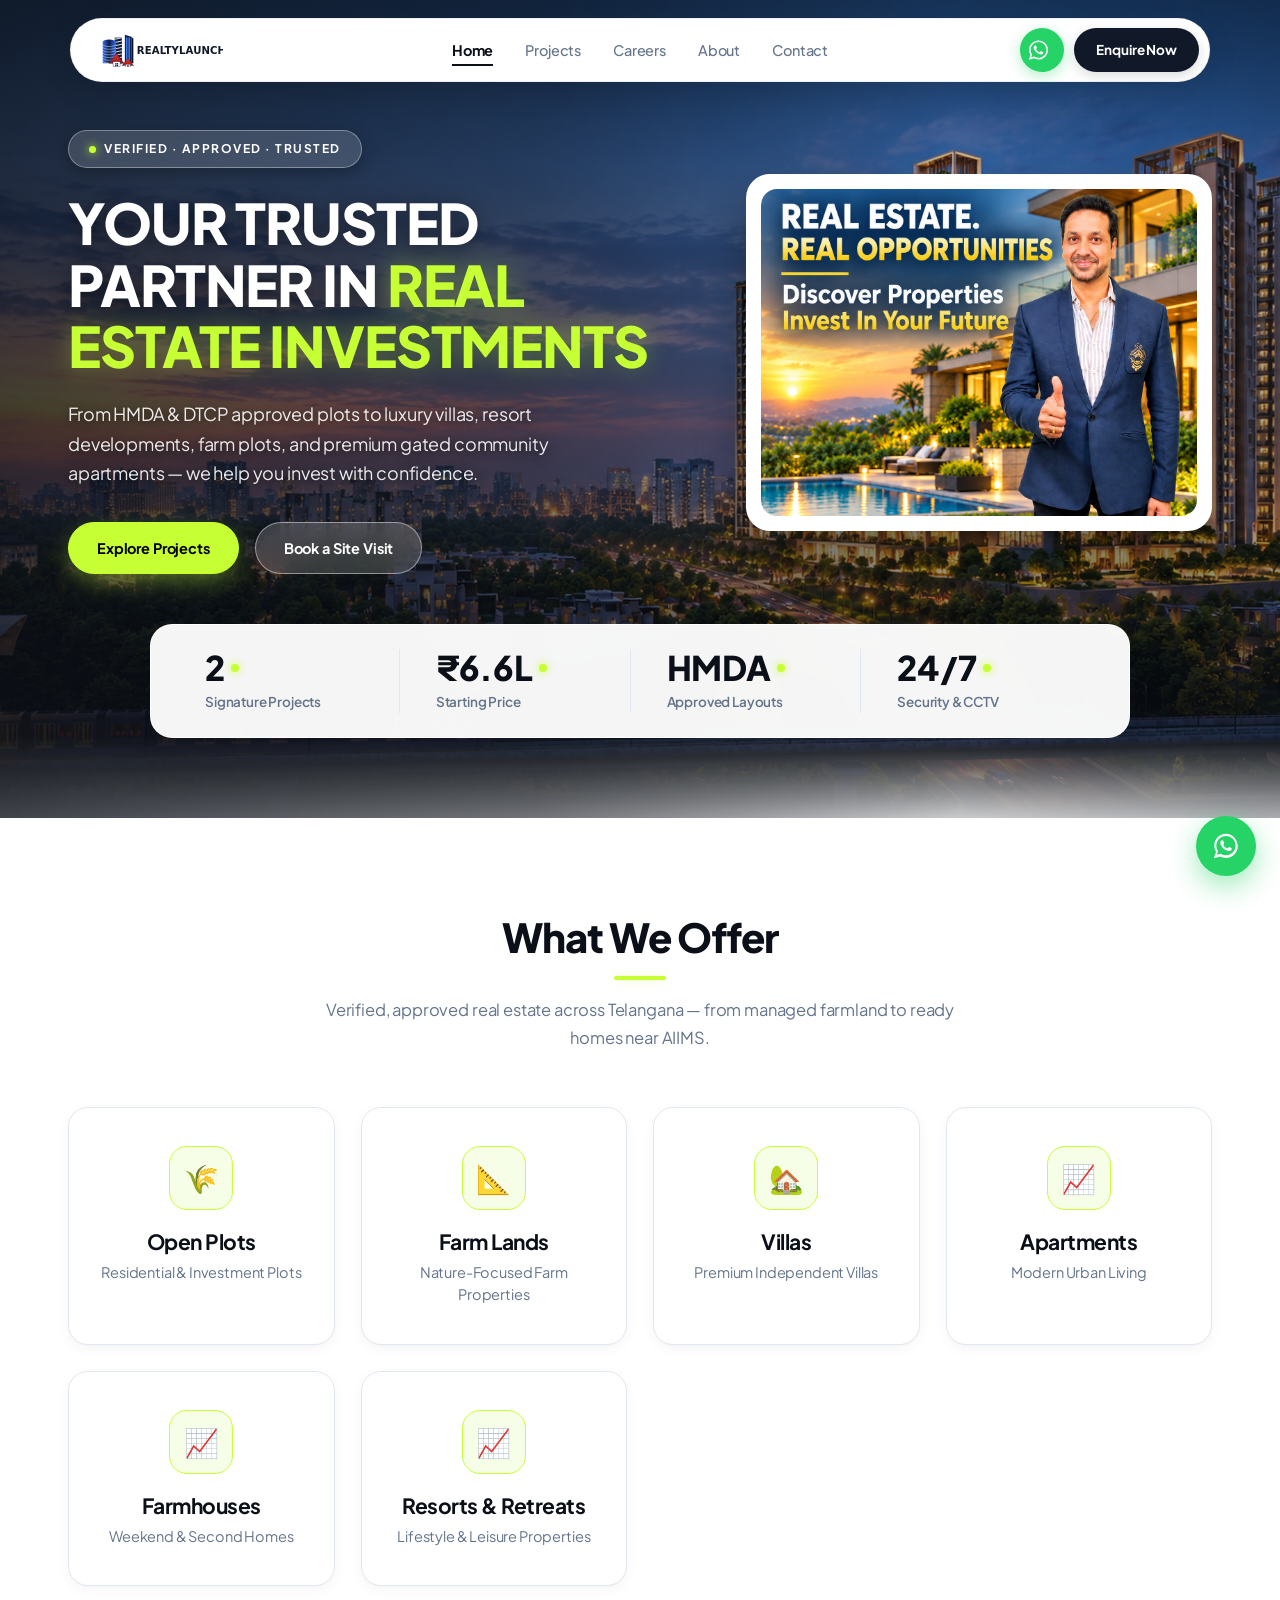
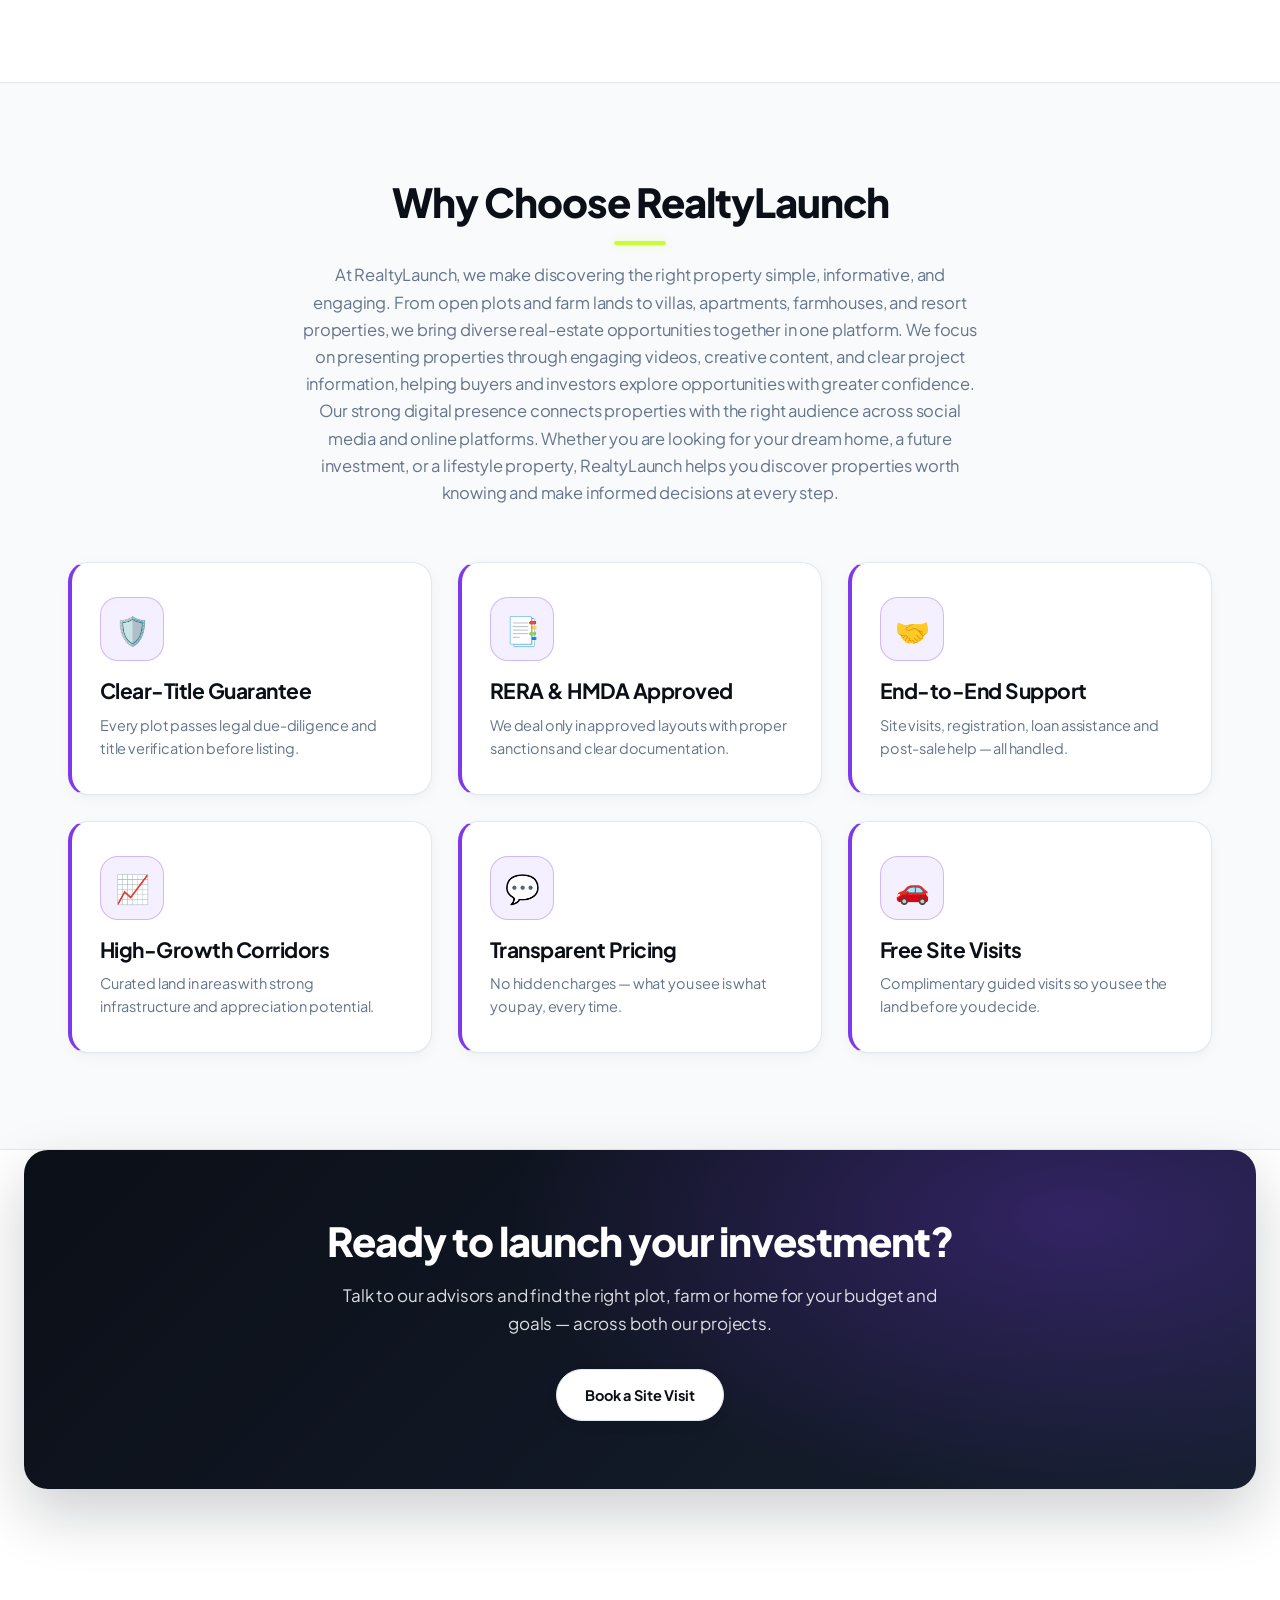
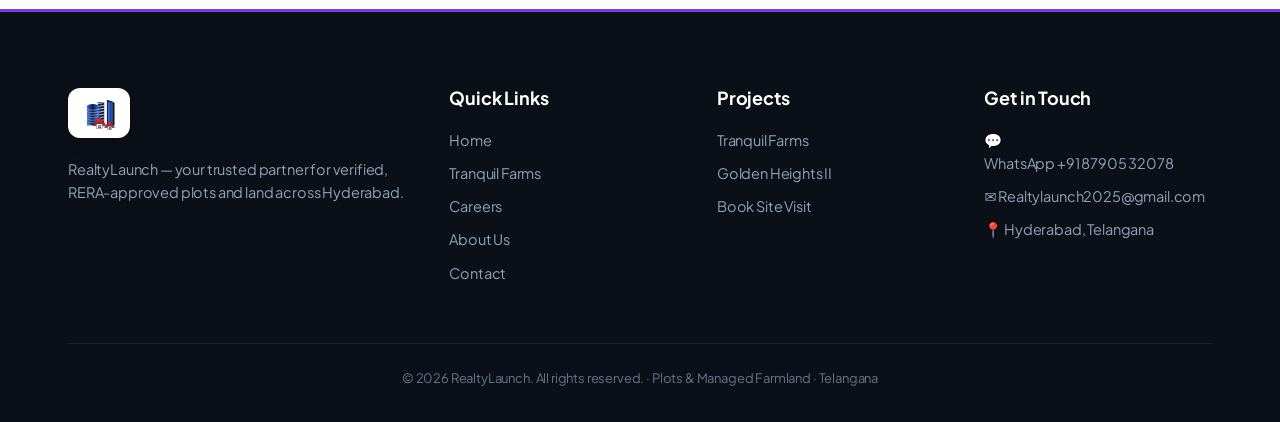
==== index.html @ 4f4ffacb "first commit" ====
<!DOCTYPE html>
<html lang="en">

<head>
  <meta charset="UTF-8">
  <meta name="viewport" content="width=device-width, initial-scale=1.0">
  <title>RealtyLaunch — Plots, Homes & Managed Farmland in Telangana</title>
  <meta name="description"
    content="RealtyLaunch presents Gupta's Nature Tranquil Farms (managed farmland near Jangaon) and Gupta's Golden Heights II (HMDA gated homes near AIIMS, Bibinagar). Verified, approved projects from ₹6.6L.">
  <link rel="icon" href="logo-mark.svg" type="image/svg+xml">
  <link rel="preconnect" href="https://fonts.googleapis.com">
  <link rel="preconnect" href="https://fonts.gstatic.com" crossorigin>
  <link
    href="https://fonts.googleapis.com/css2?family=Cormorant+Garamond:ital,wght@0,500;0,600;0,700;1,600&family=Montserrat:wght@400;500;600;700&display=swap"
    rel="stylesheet">
  <link rel="stylesheet" href="styles.css">
</head>

<body>

  <header class="site">
    <div class="container nav">
      <a href="index.html"><img src="logo.svg" alt="RealtyLaunch" class="logo"></a>
      <nav class="nav-links">
        <a href="index.html" class="active">Home</a>
        <a href="projects.html">Projects</a><a href="careers.html">Careers</a>
        <a href="about.html">About</a>
        <a href="contact.html">Contact</a>
      </nav>
      <div class="nav-cta">
        <a href="https://wa.me/918790532078" target="_blank" rel="noopener" class="btn btn-ghost">💬 WhatsApp</a>
        <a href="contact.html" class="btn btn-primary">Enquire Now</a>
      </div>
      <button class="menu-toggle" aria-label="Menu">&#9776;</button>
    </div>
  </header>

  <!-- Hero -->
  <section class="hero">
    <div class="container hero-split">
      <div class="hero-text">
        <span class="badge">Verified · Approved · Trusted</span>
        <h1>Your Trusted Partner in <em>Real Estate Investments</em></h1>
        <p class="lead">From HMDA &amp; DTCP approved plots to luxury villas, resort developments, farm plots, and
          premium gated community apartments — we help you invest with confidence.</p>
        <div class="hero-cta">
          <a href="projects.html" class="btn btn-accent">Explore Projects</a>
          <a href="https://wa.me/918790532078?text=Hi%2C%20I%27d%20like%20to%20book%20a%20site%20visit%20with%20RealtyLaunch"
            target="_blank" rel="noopener" class="btn btn-outline-light">Book a Site Visit</a>
        </div>
      </div>

      <div class="hero-media">
        <img src="homepagebanner.png" alt="RealtyLaunch venture">
      </div>
    </div>

    <div class="container hero-stats-wrap">
      <div class="stats">
        <div class="stat"><b>2</b><span>Signature Projects</span></div>
        <div class="stat"><b>₹6.6L</b><span>Starting Price</span></div>
        <div class="stat"><b>HMDA</b><span>Approved Layouts</span></div>
        <div class="stat"><b>24/7</b><span>Security &amp; CCTV</span></div>
      </div>
    </div>
  </section>

  <!-- Categories -->
  <section>
    <div class="container">
      <h2 class="section-title">What We Offer</h2>
      <p class="section-sub">Verified, approved real estate across Telangana — from managed farmland to ready homes near
        AIIMS.</p>
      <div class="grid grid-4">
        <div class="cat-card">
          <div class="cat-icon">🌾</div>
          <h3>Open Plots</h3>
          <p>Residential & Investment Plots
          </p>
        </div>
        <div class="cat-card">
          <div class="cat-icon">📐</div>
          <h3>Farm Lands</h3>
          <p>Nature-Focused Farm Properties</p>
        </div>
        <div class="cat-card">
          <div class="cat-icon">🏡</div>
          <h3>Villas</h3>
          <p>Premium Independent Villas</p>
        </div>
        <div class="cat-card">
          <div class="cat-icon">📈</div>
          <h3>Apartments</h3>
          <p>Modern Urban Living</p>
        </div>
        <div class="cat-card">
          <div class="cat-icon">📈</div>
          <h3>Farmhouses
          </h3>
          <p>Weekend & Second Homes
          </p>
        </div>
        <div class="cat-card">
          <div class="cat-icon">📈</div>
          <h3>Resorts & Retreats</h3>
          <p>Lifestyle & Leisure Properties</p>
        </div>
      </div>
    </div>
  </section>

  <!-- Why us -->
  <section class="why">
    <div class="container">
      <h2 class="section-title">Why Choose RealtyLaunch</h2>
      <p class="section-sub">At RealtyLaunch, we make discovering the right property simple, informative, and engaging.
        From open plots and farm lands to villas, apartments, farmhouses, and resort properties, we bring diverse
        real-estate opportunities together in one platform. We focus on presenting properties through engaging videos,
        creative content, and clear project information, helping buyers and investors explore opportunities with greater
        confidence. Our strong digital presence connects properties with the right audience across social media and
        online platforms. Whether you are looking for your dream home, a future investment, or a lifestyle property,
        RealtyLaunch helps you discover properties worth knowing and make informed decisions at every step.</p>
      <div class="grid grid-3">
        <div class="why-card">
          <div class="cat-icon">🛡️</div>
          <h3>Clear-Title Guarantee</h3>
          <p>Every plot passes legal due-diligence and title verification before listing.</p>
        </div>
        <div class="why-card">
          <div class="cat-icon">📑</div>
          <h3>RERA & HMDA Approved</h3>
          <p>We deal only in approved layouts with proper sanctions and clear documentation.</p>
        </div>
        <div class="why-card">
          <div class="cat-icon">🤝</div>
          <h3>End-to-End Support</h3>
          <p>Site visits, registration, loan assistance and post-sale help — all handled.</p>
        </div>
        <div class="why-card">
          <div class="cat-icon">📈</div>
          <h3>High-Growth Corridors</h3>
          <p>Curated land in areas with strong infrastructure and appreciation potential.</p>
        </div>
        <div class="why-card">
          <div class="cat-icon">💬</div>
          <h3>Transparent Pricing</h3>
          <p>No hidden charges — what you see is what you pay, every time.</p>
        </div>
        <div class="why-card">
          <div class="cat-icon">🚗</div>
          <h3>Free Site Visits</h3>
          <p>Complimentary guided visits so you see the land before you decide.</p>
        </div>
      </div>
    </div>
  </section>

  <!-- CTA -->
  <section style="padding-top:0">
    <div class="cta-band">
      <h2>Ready to launch your investment?</h2>
      <p>Talk to our advisors and find the right plot, farm or home for your budget and goals — across both our
        projects.</p>
      <a href="https://wa.me/918790532078?text=Hi%2C%20I%27d%20like%20to%20book%20a%20site%20visit%20with%20RealtyLaunch"
        target="_blank" rel="noopener" class="btn btn-light">Book a Site Visit</a>
    </div>
  </section>

  <footer class="site">
    <div class="container">
      <div class="foot-grid">
        <div>
          <img src="logo-mark.svg" alt="RealtyLaunch" class="foot-logo">
          <p>RealtyLaunch — your trusted partner for verified, RERA-approved plots and land across Hyderabad.</p>
        </div>
        <div>
          <h4>Quick Links</h4>
          <a href="index.html">Home</a>
          <a href="tranquil-farms.html">Tranquil Farms</a><a href="careers.html">Careers</a>
          <a href="about.html">About Us</a>
          <a href="contact.html">Contact</a>
        </div>
        <div>
          <h4>Projects</h4><a href="tranquil-farms.html">Tranquil Farms</a><a href="golden-heights.html">Golden Heights
            II</a><a href="contact.html">Book Site Visit</a>
        </div>
        <div>
          <h4>Get in Touch</h4>
          <p>💬 <a href="https://wa.me/918790532078" target="_blank" rel="noopener" style="color:inherit">WhatsApp +91
              87905 32078</a></p>
          <p>✉️ Realtylaunch2025@gmail.com</p>
          <p>📍 Hyderabad, Telangana</p>
        </div>
      </div>
      <div class="foot-bottom">© 2026 RealtyLaunch. All rights reserved. · Plots & Managed Farmland · Telangana</div>
    </div>
  </footer>

  <script>
    document.querySelector('.menu-toggle').addEventListener('click', function () { var n = document.querySelector('.nav-links'); n.style.display = n.style.display === 'flex' ? 'none' : 'flex'; n.style.flexDirection = 'column'; n.style.position = 'absolute'; n.style.top = '84px'; n.style.right = '24px'; n.style.background = '#fff'; n.style.padding = '16px 24px'; n.style.borderRadius = '12px'; n.style.boxShadow = '0 10px 30px rgba(0,0,0,.12)'; });
  </script>
  <a class="wa-float"
    href="https://wa.me/918790532078?text=Hi%2C%20I%27m%20interested%20in%20Gupta%27s%20Nature%20Tranquil%20Farms"
    target="_blank" rel="noopener" aria-label="Chat on WhatsApp"><svg viewBox="0 0 32 32" width="30" height="30"
      fill="#fff" aria-hidden="true">
      <path
        d="M16 3C9 3 3.5 8.5 3.5 15.5c0 2.4.7 4.7 1.9 6.7L3 29l7-1.8c1.9 1 4 1.6 6 1.6 7 0 12.5-5.5 12.5-12.5S23 3 16 3zm0 22.8c-1.8 0-3.6-.5-5.1-1.4l-.4-.2-4.2 1.1 1.1-4-.2-.4c-1-1.6-1.5-3.4-1.5-5.4 0-5.7 4.6-10.3 10.3-10.3S26.3 9.8 26.3 15.5 21.7 25.8 16 25.8zm5.7-7.7c-.3-.2-1.8-.9-2.1-1-.3-.1-.5-.2-.7.2-.2.3-.8 1-.9 1.1-.2.2-.3.2-.6.1-.3-.2-1.3-.5-2.5-1.5-.9-.8-1.5-1.8-1.7-2.1-.2-.3 0-.5.1-.6.1-.1.3-.3.4-.5.2-.2.2-.3.3-.5.1-.2 0-.4 0-.5 0-.1-.7-1.7-1-2.3-.2-.6-.5-.5-.7-.5h-.6c-.2 0-.5.1-.8.4-.3.3-1 1-1 2.5s1.1 2.9 1.2 3.1c.2.2 2.1 3.3 5.2 4.6.7.3 1.3.5 1.7.6.7.2 1.4.2 1.9.1.6-.1 1.8-.7 2-1.4.3-.7.3-1.3.2-1.4-.1-.1-.3-.2-.6-.3z" />
    </svg></a>
</body>

</html>
---- styles.css ----
/* ==========================================================================
   REALTY LAUNCH — MODERN LIGHT THEME (NEXORA & FLOATING PILL NAVBAR)
   Color Ratio: 60% White : 30% Black/Slate : 5% Lime : 5% Violet
   Tailored for high-end luxury real estate: crisp, clean, airy, high contrast.
   ========================================================================== */

@import url('https://fonts.googleapis.com/css2?family=Plus+Jakarta+Sans:wght@400;500;600;700;800&family=Cormorant+Garamond:ital,wght@0,500;0,600;0,700;1,600&display=swap');

:root {
  /* 60% Dominant: Crisp Whites & Pristine Light Surfaces */
  --white: #ffffff;
  --bg: #ffffff;
  --bg-subtle: #f8fafc;
  --bg-card: #ffffff;
  --bg-input: #f8fafc;
  --cream: #ffffff;
  --cream-2: #f8fafc;

  /* 30% Secondary: Deep Blacks & Architectural Slates */
  --black: #0b0f17;
  --black-surface: #111827;
  --black-card: #161f30;
  --navy: #0b0f17;
  --navy-deep: #06090e;
  --navy-surface: #111827;
  --navy-light: #1f293d;

  /* Typography Contrast */
  --ink: #0b0f17;              /* Deep High-Contrast Headings */
  --ink-light: #374151;        /* Crisp Subheadings */
  --muted: #64748b;            /* Readable Slate Body Text */
  --muted-light: #94a3b8;      /* Secondary Meta Text */

  /* 5% Accent: Electric Lime (#C6FF33) */
  --lime: #c6ff33;
  --lime-hover: #b3ee24;
  --lime-soft: #f7fee7;
  --lime-border: rgba(198, 255, 51, 0.45);
  --lime-glow: rgba(198, 255, 51, 0.35);

  /* 5% Accent: Royal Violet (#7D39EB) */
  --violet: #7d39eb;
  --violet-hover: #6a25d9;
  --violet-soft: #f5f0ff;
  --violet-border: rgba(125, 57, 235, 0.25);
  --violet-gradient: linear-gradient(135deg, #7d39eb 0%, #5b21b6 100%);
  --violet-glow: rgba(125, 57, 235, 0.25);

  /* Aliases for markup compatibility */
  --gold: #7d39eb;
  --gold-2: #6a25d9;
  --gold-light: #c6ff33;
  --gold-soft: #f5f0ff;
  --gold-gradient: linear-gradient(135deg, #7d39eb 0%, #9055ee 50%, #c6ff33 100%);

  --terra: #7d39eb;
  --terra-deep: rgba(125, 57, 235, 0.08);

  /* Borders & Dividers */
  --line: #e2e8f0;
  --line-strong: #cbd5e1;
  --line-dark: rgba(255, 255, 255, 0.12);

  /* Modern Card Shadows */
  --shadow-sm: 0 4px 14px rgba(11, 15, 23, 0.04), 0 1px 2px rgba(11, 15, 23, 0.02);
  --shadow: 0 16px 36px -6px rgba(11, 15, 23, 0.08), 0 4px 12px rgba(11, 15, 23, 0.03);
  --shadow-lg: 0 25px 60px -10px rgba(11, 15, 23, 0.14);
  --shadow-lime: 0 8px 26px -4px rgba(198, 255, 51, 0.45);
  --shadow-violet: 0 8px 24px -4px rgba(125, 57, 235, 0.35);

  --radius: 20px;
  --radius-sm: 12px;
  --max: 1200px;
}

/* ==========================================================================
   BASE & RESET
   ========================================================================== */
* {
  box-sizing: border-box;
  margin: 0;
  padding: 0;
}

html {
  scroll-behavior: smooth;
  -webkit-font-smoothing: antialiased;
  -moz-osx-font-smoothing: grayscale;
}

body {
  font-family: 'Plus Jakarta Sans', system-ui, -apple-system, BlinkMacSystemFont, 'Segoe UI', Roboto, sans-serif;
  color: var(--muted);
  background-color: var(--white);
  line-height: 1.68;
  font-size: 16px;
  letter-spacing: -0.01em;
}

a {
  text-decoration: none;
  color: inherit;
  transition: all 0.22s ease;
}

img {
  max-width: 100%;
  display: block;
}

.container {
  max-width: var(--max);
  margin: 0 auto;
  padding: 0 28px;
}

section {
  padding: 96px 0;
  position: relative;
  background-color: var(--white);
}

/* Typography */
h1, h2, h3, h4 {
  font-family: 'Plus Jakarta Sans', sans-serif;
  line-height: 1.15;
  color: var(--ink);
  font-weight: 700;
  letter-spacing: -0.025em;
}

h2.section-title {
  font-size: 40px;
  text-align: center;
  position: relative;
  color: var(--ink);
  margin-bottom: 6px;
  font-weight: 800;
}

h2.section-title::after {
  content: "";
  display: block;
  width: 52px;
  height: 4px;
  margin: 16px auto 0;
  background: var(--lime);
  border-radius: 4px;
  box-shadow: 0 0 10px var(--lime-glow);
}

.section-sub {
  text-align: center;
  color: var(--muted);
  max-width: 680px;
  margin: 16px auto 56px;
  font-size: 16.5px;
  line-height: 1.65;
}

.kicker {
  display: inline-block;
  font-family: 'Plus Jakarta Sans', sans-serif;
  font-size: 12px;
  font-weight: 700;
  letter-spacing: 2px;
  text-transform: uppercase;
  color: var(--violet);
  margin-bottom: 12px;
}

/* ==========================================================================
   BUTTONS
   ========================================================================== */
.btn {
  display: inline-flex;
  align-items: center;
  justify-content: center;
  gap: 8px;
  padding: 13px 28px;
  border-radius: 999px;
  font-family: 'Plus Jakarta Sans', sans-serif;
  font-weight: 700;
  cursor: pointer;
  border: 1.5px solid transparent;
  transition: all 0.25s cubic-bezier(0.16, 1, 0.3, 1);
  font-size: 14.5px;
  letter-spacing: -0.01em;
  text-align: center;
}

/* 5% Electric Lime CTA Accent */
.btn-accent {
  background: var(--lime);
  color: #000000;
  border-color: var(--lime);
  box-shadow: var(--shadow-lime);
}

.btn-accent:hover {
  background: var(--lime-hover);
  border-color: var(--lime-hover);
  transform: translateY(-2px);
  box-shadow: 0 14px 34px -4px rgba(198, 255, 51, 0.6);
  color: #000000;
}

/* 30% Primary Black Button */
.btn-primary {
  background: var(--black);
  color: #ffffff;
  border-color: var(--black);
  box-shadow: 0 6px 18px rgba(11, 15, 23, 0.18);
}

.btn-primary:hover {
  background: var(--black-surface);
  border-color: var(--black-surface);
  transform: translateY(-2px);
  box-shadow: 0 10px 24px rgba(11, 15, 23, 0.28);
  color: #ffffff;
}

/* Clean White / Glass Ghost Button */
.btn-ghost {
  background: #ffffff;
  color: var(--black);
  border: 1.5px solid var(--line);
  box-shadow: var(--shadow-sm);
}

.btn-ghost:hover {
  border-color: var(--violet);
  color: var(--violet);
  transform: translateY(-2px);
  background: #ffffff;
}

.btn-light {
  background: #ffffff;
  color: var(--black);
  box-shadow: var(--shadow-sm);
  border: 1px solid var(--line);
}

.btn-light:hover {
  background: var(--lime-soft);
  border-color: var(--lime);
  color: #000000;
  transform: translateY(-2px);
}

.btn-outline-light {
  background: rgba(255, 255, 255, 0.16);
  color: #ffffff;
  border: 1.5px solid rgba(255, 255, 255, 0.45);
  backdrop-filter: blur(12px);
  -webkit-backdrop-filter: blur(12px);
}

.btn-outline-light:hover {
  background: #ffffff;
  color: var(--black);
  border-color: #ffffff;
  transform: translateY(-2px);
}

/* ==========================================================================
   FLOATING PILL NAVBAR (ZERO WHITE BAR, FLOATS DIRECTLY OVER HERO)
   ========================================================================== */
header.site {
  position: absolute;
  top: 18px;
  left: 0;
  right: 0;
  z-index: 1000;
  padding: 0 24px;
  background: transparent !important;
  border: none !important;
  box-shadow: none !important;
}

.nav {
  max-width: 1140px;
  margin: 0 auto;
  background: #ffffff;
  border-radius: 999px;
  height: 64px;
  padding: 8px 10px 8px 24px;
  display: flex;
  align-items: center;
  justify-content: space-between;
  box-shadow: 0 10px 30px rgba(0, 0, 0, 0.12);
  border: 1px solid rgba(0, 0, 0, 0.06);
  position: relative;
}

.nav .logo {
  height: 34px;
  width: auto;
  display: block;
  transition: transform 0.2s ease;
}

.nav .logo:hover {
  transform: scale(1.02);
}

/* Desktop Nav Links (Screenshot 2) */
.nav-links {
  display: flex;
  gap: 32px;
  align-items: center;
  position: absolute;
  left: 50%;
  transform: translateX(-50%);
}

.nav-links a {
  font-weight: 500;
  color: #64748b;
  font-size: 14.5px;
  position: relative;
  padding: 4px 0;
  transition: color 0.2s ease;
}

.nav-links a:hover {
  color: #0b0f17;
}

.nav-links a.active {
  color: #0b0f17;
  font-weight: 700;
  border-bottom: 2.5px solid #0b0f17;
  padding-bottom: 2px;
}

/* Right Side CTA Group */
.nav-cta {
  display: flex;
  gap: 10px;
  align-items: center;
  margin-left: auto;
}

/* Circular Green WhatsApp Button (Screenshot 1 & 2) */
.nav-cta .btn-ghost {
  width: 44px;
  height: 44px;
  min-width: 44px;
  border-radius: 50%;
  background: #25d366;
  color: #ffffff;
  border: none;
  padding: 0;
  display: flex;
  align-items: center;
  justify-content: center;
  box-shadow: 0 4px 14px rgba(37, 211, 102, 0.35);
  font-size: 0; /* Hides text '💬 WhatsApp' */
  cursor: pointer;
  transition: transform 0.2s ease, box-shadow 0.2s ease;
}

.nav-cta .btn-ghost:hover {
  transform: scale(1.08);
  background: #22c35e;
  box-shadow: 0 6px 18px rgba(37, 211, 102, 0.45);
}

.nav-cta .btn-ghost::before {
  content: "";
  display: block;
  width: 22px;
  height: 22px;
  background-color: #ffffff;
  -webkit-mask: url("data:image/svg+xml,%3Csvg xmlns='http://www.w3.org/2000/svg' viewBox='0 0 448 512'%3E%3Cpath d='M380.9 97.1C339 55.1 283.2 32 223.9 32c-122.4 0-222 99.6-222 222 0 39.1 10.2 77.3 29.6 111L0 480l117.7-30.9c32.4 17.7 68.9 27 106.1 27h.1c122.3 0 224.1-99.6 224.1-222 0-59.3-25.2-115-67.1-157zm-157 341.6c-33.2 0-65.7-8.9-94-25.7l-6.7-4-69.8 18.3L72 359.2l-4.4-7c-18.5-29.4-28.2-63.3-28.2-98.2 0-101.7 82.8-184.5 184.6-184.5 49.3 0 95.6 19.2 130.4 54.1 34.8 34.9 56.2 81.2 56.1 130.5 0 101.8-84.9 184.6-186.6 184.6zm101.2-138.2c-5.5-2.8-32.8-16.2-37.9-18-5.1-1.9-8.8-2.8-12.5 2.8-3.7 5.6-14.3 18-17.6 21.8-3.2 3.7-6.5 4.2-12 1.4-32.6-16.3-54-29.1-75.5-66-5.7-9.8 5.7-9.1 16.3-30.3 1.8-3.7.9-6.9-.5-9.7-1.4-2.8-12.5-30.1-17.1-41.2-4.5-10.8-9.1-9.3-12.5-9.5-3.2-.2-6.9-.2-10.6-.2-3.7 0-9.7 1.4-14.8 6.9-5.1 5.6-19.4 19-19.4 46.3 0 27.3 19.9 53.7 22.6 57.4 2.8 3.7 39.1 59.7 94.8 83.8 35.2 15.2 49 16.5 66.6 13.9 10.7-1.6 32.8-13.4 37.4-26.4 4.6-13 4.6-24.1 3.2-26.4-1.3-2.5-5-3.9-10.5-6.6z'/%3E%3C/svg%3E") no-repeat center;
  mask: url("data:image/svg+xml,%3Csvg xmlns='http://www.w3.org/2000/svg' viewBox='0 0 448 512'%3E%3Cpath d='M380.9 97.1C339 55.1 283.2 32 223.9 32c-122.4 0-222 99.6-222 222 0 39.1 10.2 77.3 29.6 111L0 480l117.7-30.9c32.4 17.7 68.9 27 106.1 27h.1c122.3 0 224.1-99.6 224.1-222 0-59.3-25.2-115-67.1-157zm-157 341.6c-33.2 0-65.7-8.9-94-25.7l-6.7-4-69.8 18.3L72 359.2l-4.4-7c-18.5-29.4-28.2-63.3-28.2-98.2 0-101.7 82.8-184.5 184.6-184.5 49.3 0 95.6 19.2 130.4 54.1 34.8 34.9 56.2 81.2 56.1 130.5 0 101.8-84.9 184.6-186.6 184.6zm101.2-138.2c-5.5-2.8-32.8-16.2-37.9-18-5.1-1.9-8.8-2.8-12.5 2.8-3.7 5.6-14.3 18-17.6 21.8-3.2 3.7-6.5 4.2-12 1.4-32.6-16.3-54-29.1-75.5-66-5.7-9.8 5.7-9.1 16.3-30.3 1.8-3.7.9-6.9-.5-9.7-1.4-2.8-12.5-30.1-17.1-41.2-4.5-10.8-9.1-9.3-12.5-9.5-3.2-.2-6.9-.2-10.6-.2-3.7 0-9.7 1.4-14.8 6.9-5.1 5.6-19.4 19-19.4 46.3 0 27.3 19.9 53.7 22.6 57.4 2.8 3.7 39.1 59.7 94.8 83.8 35.2 15.2 49 16.5 66.6 13.9 10.7-1.6 32.8-13.4 37.4-26.4 4.6-13 4.6-24.1 3.2-26.4-1.3-2.5-5-3.9-10.5-6.6z'/%3E%3C/svg%3E") no-repeat center;
}

/* Enquire Now Black Pill (Screenshot 2) */
.nav-cta .btn-primary {
  background: #111827;
  color: #ffffff;
  border-radius: 999px;
  padding: 11px 22px;
  font-weight: 700;
  font-size: 13.5px;
  border: none;
  box-shadow: 0 4px 12px rgba(17, 24, 39, 0.15);
}

.nav-cta .btn-primary:hover {
  background: #000000;
  transform: translateY(-1px);
}

/* Hamburger Menu Toggle (Screenshot 1) */
.menu-toggle {
  display: none;
}

/* Mobile Navbar Rules (Screenshot 1) */
@media (max-width: 860px) {
  header.site {
    top: 10px;
    padding: 0 12px;
  }
  .nav {
    height: 58px;
    padding: 6px 8px 6px 18px;
  }
  .nav .logo {
    height: 30px;
  }
  .nav-links {
    display: none;
  }
  .nav-cta .btn-primary {
    display: none; /* Hide 'Enquire Now' on mobile to match Screenshot 1 */
  }
  .menu-toggle {
    display: flex;
    align-items: center;
    justify-content: center;
    width: 42px;
    height: 42px;
    min-width: 42px;
    border-radius: 50%;
    background: #f1f5f9;
    border: 1px solid #e2e8f0;
    color: #111827;
    font-size: 19px;
    cursor: pointer;
    line-height: 1;
    margin-left: 6px;
    transition: background 0.2s ease, transform 0.2s ease;
  }
  .menu-toggle:hover {
    background: #e2e8f0;
  }
}

/* ==========================================================================
   HERO SECTION (RESTORED EXACTLY AS USER'S SCREENSHOT 1)
   ========================================================================== */
.hero {
  position: relative;
  background-color: #0b0f17;
  background-image:
    linear-gradient(90deg, 
      rgba(11, 15, 23, 0.78) 0%, 
      rgba(11, 15, 23, 0.58) 42%, 
      rgba(11, 15, 23, 0.22) 75%, 
      rgba(11, 15, 23, 0.35) 100%
    ),
    linear-gradient(180deg, 
      rgba(11, 15, 23, 0.45) 0%, 
      transparent 20%, 
      transparent 65%, 
      rgba(11, 15, 23, 0.65) 90%, 
      #ffffff 100%
    ),
    url('hero-bg.png');
  background-position: center 30%;
  background-size: cover;
  background-repeat: no-repeat;
  color: #ffffff;
  overflow: hidden;
  padding-top: 110px; /* Room for floating pill navbar */
  padding-bottom: 50px;
}

.hero .container {
  position: relative;
  z-index: 2;
  padding-top: 20px;
  padding-bottom: 30px;
}

.hero-split {
  display: grid;
  grid-template-columns: 1.15fr 0.85fr;
  gap: 48px;
  align-items: center;
  position: relative;
  z-index: 2;
  text-align: left;
  padding-top: 20px;
  padding-bottom: 20px;
}

/* Nexora-inspired clean typography */
.hero h1,
.hero-split h1 {
  color: #ffffff;
  font-family: 'Plus Jakarta Sans', sans-serif;
  font-size: 56px;
  font-weight: 800;
  line-height: 1.1;
  margin: 0;
  text-transform: uppercase;
  letter-spacing: -0.02em;
  text-shadow: 0 4px 20px rgba(0, 0, 0, 0.5);
}

.hero h1 em,
.hero-split h1 em {
  font-style: normal;
  color: var(--lime);
  text-shadow: 0 0 25px rgba(198, 255, 51, 0.35);
  display: inline;
}

.hero p.lead,
.hero-split .lead {
  color: rgba(255, 255, 255, 0.9);
  font-size: 18px;
  margin: 22px 0 34px;
  max-width: 540px;
  line-height: 1.65;
  font-weight: 400;
  text-shadow: 0 2px 10px rgba(0, 0, 0, 0.6);
}

/* Nexora Glass Badge with Lime Dot */
.badge {
  display: inline-flex;
  align-items: center;
  gap: 8px;
  background: rgba(255, 255, 255, 0.15);
  border: 1px solid rgba(255, 255, 255, 0.35);
  backdrop-filter: blur(14px);
  -webkit-backdrop-filter: blur(14px);
  padding: 8px 20px;
  border-radius: 999px;
  font-size: 12px;
  font-weight: 700;
  margin-bottom: 24px;
  letter-spacing: 1.5px;
  color: #ffffff;
  text-transform: uppercase;
  box-shadow: 0 4px 16px rgba(0, 0, 0, 0.3);
}

.badge::before {
  content: "";
  display: inline-block;
  width: 7px;
  height: 7px;
  border-radius: 50%;
  background: var(--lime);
  box-shadow: 0 0 10px var(--lime);
}

/* Right Side Floating White Showcase Card (Exactly as in Screenshot 1) */
.hero-media {
  position: relative;
  background: #ffffff;
  border-radius: 24px;
  padding: 14px;
  box-shadow: 0 25px 60px rgba(0, 0, 0, 0.45);
  border: 1px solid rgba(255, 255, 255, 0.7);
  max-width: 480px;
  margin-left: auto;
  transition: transform 0.4s cubic-bezier(0.16, 1, 0.3, 1), box-shadow 0.4s ease;
}

.hero-media:hover {
  transform: translateY(-6px);
  box-shadow: 0 35px 75px rgba(0, 0, 0, 0.55);
}

.hero-media img {
  border-radius: 16px;
  width: 100%;
  height: 100%;
  aspect-ratio: 4/3;
  object-fit: cover;
  display: block;
}

.hero-cta {
  display: flex;
  gap: 16px;
  flex-wrap: wrap;
  align-items: center;
}

/* Floating Clean Stats Card (Nexora Style) */
.hero-stats-wrap {
  position: relative;
  z-index: 2;
  padding-top: 10px;
  padding-bottom: 20px;
}

.stats {
  display: flex;
  flex-wrap: wrap;
  gap: 20px;
  justify-content: space-between;
  background: rgba(255, 255, 255, 0.96);
  backdrop-filter: blur(20px);
  -webkit-backdrop-filter: blur(20px);
  border-radius: 22px;
  padding: 24px 38px;
  box-shadow: 0 20px 50px rgba(11, 15, 23, 0.16);
  border: 1px solid rgba(255, 255, 255, 0.9);
  max-width: 980px;
  margin: 0 auto;
}

.stat {
  text-align: left;
  flex: 1;
  min-width: 140px;
  padding: 0 16px;
  border-right: 1px solid var(--line);
}

.stat:last-child {
  border-right: none;
}

.stat b {
  font-family: 'Plus Jakarta Sans', sans-serif;
  font-size: 34px;
  font-weight: 800;
  color: var(--black);
  line-height: 1.1;
  margin-bottom: 4px;
  display: flex;
  align-items: center;
  gap: 6px;
}

.stat b::after {
  content: "";
  display: inline-block;
  width: 8px;
  height: 8px;
  border-radius: 50%;
  background: var(--lime);
  box-shadow: 0 0 8px var(--lime);
}

.stat span {
  font-size: 13.5px;
  color: var(--muted);
  font-weight: 600;
  display: block;
}

/* ==========================================================================
   SEARCH BAR (CLEAN WHITE FLOATING ISLAND)
   ========================================================================== */
.search-bar {
  background: #ffffff;
  border-radius: 20px;
  box-shadow: var(--shadow);
  display: flex;
  flex-wrap: wrap;
  gap: 12px;
  padding: 16px 24px;
  max-width: 940px;
  margin: -36px auto 0;
  position: relative;
  z-index: 10;
  text-align: left;
  border: 1px solid var(--line);
  border-top: 3px solid var(--violet);
}

.search-bar .field {
  flex: 1;
  min-width: 160px;
  padding: 4px 8px;
}

.search-bar label {
  display: block;
  font-size: 11px;
  font-weight: 700;
  color: var(--violet);
  margin-bottom: 4px;
  text-transform: uppercase;
  letter-spacing: 1px;
}

.search-bar select,
.search-bar input {
  width: 100%;
  border: none;
  background: transparent;
  padding: 6px 0;
  font-size: 15px;
  color: var(--ink);
  outline: none;
  font-weight: 600;
  font-family: inherit;
}

.search-bar .field + .field {
  border-left: 1px solid var(--line);
  padding-left: 18px;
}

.search-bar .btn {
  align-self: center;
  margin-left: 8px;
}

/* ==========================================================================
   GRIDS
   ========================================================================== */
.grid {
  display: grid;
  gap: 26px;
}

.grid-2 { grid-template-columns: repeat(2, 1fr); }
.grid-3 { grid-template-columns: repeat(3, 1fr); }
.grid-4 { grid-template-columns: repeat(4, 1fr); }

/* ==========================================================================
   CATEGORY CARDS ("What We Offer") — 60% WHITE / LIME ACCENT
   ========================================================================== */
.cat-card {
  background: #ffffff;
  border: 1px solid var(--line);
  border-radius: var(--radius);
  padding: 38px 24px;
  text-align: center;
  transition: all 0.3s cubic-bezier(0.16, 1, 0.3, 1);
  position: relative;
  overflow: hidden;
  box-shadow: var(--shadow-sm);
}

.cat-card::before {
  content: "";
  position: absolute;
  top: 0;
  left: 0;
  width: 100%;
  height: 3.5px;
  background: linear-gradient(90deg, var(--lime), var(--violet));
  transform: scaleX(0);
  transition: transform 0.3s ease;
  transform-origin: left;
}

.cat-card:hover {
  transform: translateY(-6px);
  box-shadow: var(--shadow);
  border-color: var(--violet-border);
}

.cat-card:hover::before {
  transform: scaleX(1);
}

.cat-icon {
  width: 64px;
  height: 64px;
  border-radius: 18px;
  background: var(--lime-soft);
  border: 1.5px solid var(--lime);
  display: flex;
  align-items: center;
  justify-content: center;
  margin: 0 auto 20px;
  font-size: 28px;
  transition: transform 0.3s ease, background 0.3s ease;
}

.cat-card:hover .cat-icon {
  transform: scale(1.1);
  background: #ecfccb;
  box-shadow: 0 0 16px var(--lime-glow);
}

.cat-card h3 {
  font-size: 21px;
  margin-bottom: 8px;
  color: var(--ink);
  font-weight: 700;
}

.cat-card p {
  color: var(--muted);
  font-size: 14.5px;
  line-height: 1.5;
}

/* ==========================================================================
   WHY CHOOSE US SECTION — CLEAN AIRY LIGHT
   ========================================================================== */
.why {
  background: var(--bg-subtle);
  border-top: 1px solid var(--line);
  border-bottom: 1px solid var(--line);
}

.why-card {
  padding: 34px 28px;
  border-radius: var(--radius);
  background: #ffffff;
  border: 1px solid var(--line);
  border-left: 4px solid var(--violet);
  transition: all 0.3s ease;
  box-shadow: var(--shadow-sm);
}

.why-card:hover {
  transform: translateY(-4px);
  box-shadow: var(--shadow);
  border-left-color: var(--lime);
  border-color: var(--line-strong);
}

.why-card .cat-icon {
  margin: 0 0 18px;
  background: var(--violet-soft);
  border: 1.5px solid rgba(125, 57, 235, 0.3);
}

.why-card:hover .cat-icon {
  background: var(--lime-soft);
  border-color: var(--lime);
}

.why-card h3 {
  font-size: 21px;
  margin-bottom: 10px;
  color: var(--ink);
  font-weight: 700;
}

.why-card p {
  color: var(--muted);
  font-size: 14.5px;
  line-height: 1.6;
}

/* ==========================================================================
   PROPERTY CARDS (NEXORA VILLA CARD STYLE)
   ========================================================================== */
.prop-card {
  background: #ffffff;
  border: 1px solid var(--line);
  border-radius: var(--radius);
  overflow: hidden;
  transition: all 0.3s cubic-bezier(0.16, 1, 0.3, 1);
  display: flex;
  flex-direction: column;
  box-shadow: var(--shadow-sm);
}

.prop-card:hover {
  transform: translateY(-6px);
  box-shadow: var(--shadow);
  border-color: var(--violet-border);
}

.prop-card img {
  transition: transform 0.5s ease;
}

.prop-card:hover img {
  transform: scale(1.05);
}

.prop-card:hover h3 {
  color: var(--violet);
}

.prop-img {
  height: 220px;
  position: relative;
  display: flex;
  align-items: flex-end;
  padding: 18px;
  color: #ffffff;
  overflow: hidden;
  background: var(--black);
}

.prop-img::after {
  content: "";
  position: absolute;
  inset: 0;
  background: linear-gradient(to top, rgba(11, 15, 23, 0.85) 0%, rgba(11, 15, 23, 0.2) 60%, transparent 100%);
}

.prop-img .tag {
  position: absolute;
  top: 16px;
  left: 16px;
  z-index: 2;
  background: var(--lime);
  color: #000000;
  font-size: 11.5px;
  font-weight: 800;
  padding: 5px 13px;
  border-radius: 999px;
  letter-spacing: 0.5px;
  text-transform: uppercase;
  box-shadow: 0 4px 12px rgba(0, 0, 0, 0.25);
}

.prop-img .price {
  position: relative;
  z-index: 2;
  font-family: 'Plus Jakarta Sans', sans-serif;
  font-size: 24px;
  font-weight: 800;
  color: #ffffff;
  text-shadow: 0 2px 8px rgba(0, 0, 0, 0.5);
}

.prop-body {
  padding: 24px 26px 26px;
  flex: 1;
}

.prop-body h3 {
  font-size: 21px;
  margin-bottom: 6px;
  color: var(--ink);
  font-weight: 700;
  transition: color 0.2s ease;
}

.prop-loc {
  color: var(--muted);
  font-size: 14px;
  margin-bottom: 18px;
  display: flex;
  align-items: center;
  gap: 6px;
}

.prop-meta {
  display: flex;
  gap: 18px;
  border-top: 1px solid var(--line);
  padding-top: 16px;
  font-size: 13px;
  color: var(--muted);
}

.prop-meta b {
  color: var(--black);
  display: block;
  font-size: 15px;
  font-weight: 700;
  margin-top: 2px;
}

/* ==========================================================================
   LOCATIONS CARDS
   ========================================================================== */
.loc-card {
  position: relative;
  border-radius: var(--radius);
  overflow: hidden;
  height: 200px;
  display: flex;
  align-items: flex-end;
  padding: 22px;
  color: #ffffff;
  transition: all 0.3s cubic-bezier(0.16, 1, 0.3, 1);
  box-shadow: var(--shadow-sm);
  background: var(--black);
}

.loc-card:hover {
  transform: translateY(-5px);
  box-shadow: var(--shadow);
}

.loc-card span {
  position: relative;
  z-index: 2;
  font-family: 'Plus Jakarta Sans', sans-serif;
  font-weight: 800;
  font-size: 22px;
  line-height: 1.1;
  color: #ffffff;
}

.loc-card small {
  position: relative;
  z-index: 2;
  display: block;
  font-family: 'Plus Jakarta Sans', sans-serif;
  font-weight: 700;
  font-size: 12px;
  color: var(--lime);
  letter-spacing: 0.5px;
  margin-top: 4px;
}

.loc-card::after {
  content: "";
  position: absolute;
  inset: 0;
  background: linear-gradient(to top, rgba(11, 15, 23, 0.9) 0%, rgba(11, 15, 23, 0.3) 60%, transparent 100%);
}

/* ==========================================================================
   CTA BAND (30% BLACK HIGH-CONTRAST + LIME BUTTON)
   ========================================================================== */
.cta-band {
  background:
    radial-gradient(800px 400px at 85% 20%, rgba(125, 57, 235, 0.3), transparent 70%),
    linear-gradient(135deg, #0b0f17 0%, #161f30 100%);
  color: #ffffff;
  text-align: center;
  border-radius: 24px;
  padding: 68px 36px;
  margin: 0 24px;
  position: relative;
  overflow: hidden;
  box-shadow: 0 25px 60px rgba(11, 15, 23, 0.2);
}

.cta-band h2 {
  color: #ffffff;
  font-size: 40px;
  font-weight: 800;
}

.cta-band p {
  color: rgba(255, 255, 255, 0.85);
  max-width: 600px;
  margin: 18px auto 32px;
  font-size: 17px;
  line-height: 1.6;
}

/* ==========================================================================
   FOOTER (30% BLACK + VIOLET / LIME HIGHLIGHTS)
   ========================================================================== */
footer.site {
  background: var(--black);
  color: #94a3b8;
  padding: 76px 0 32px;
  margin-top: 24px;
  border-top: 3px solid var(--violet);
  position: relative;
}

.foot-grid {
  display: grid;
  grid-template-columns: 1.5fr 1fr 1fr 1fr;
  gap: 40px;
}

footer.site h4 {
  color: #ffffff;
  font-family: 'Plus Jakarta Sans', sans-serif;
  font-size: 18px;
  font-weight: 700;
  margin-bottom: 20px;
  letter-spacing: -0.01em;
}

footer.site a,
footer.site p {
  color: #94a3b8;
  font-size: 14.5px;
  display: block;
  margin-bottom: 10px;
  line-height: 1.6;
  transition: all 0.2s ease;
}

footer.site a:hover {
  color: var(--lime);
  transform: translateX(2px);
}

.foot-logo {
  height: 50px;
  width: auto;
  background: #ffffff;
  padding: 8px 14px;
  border-radius: 12px;
  margin-bottom: 20px;
  box-shadow: 0 4px 14px rgba(0, 0, 0, 0.2);
}

.foot-bottom {
  border-top: 1px solid rgba(255, 255, 255, 0.08);
  margin-top: 48px;
  padding-top: 24px;
  text-align: center;
  font-size: 13px;
  color: #64748b;
}

/* ==========================================================================
   PAGE HEADERS (Inner Pages)
   ========================================================================== */
.page-head {
  background:
    radial-gradient(850px 450px at 80% 10%, rgba(125, 57, 235, 0.25), transparent 60%),
    linear-gradient(145deg, #0b0f17 0%, #161f30 100%);
  color: #ffffff;
  text-align: center;
  padding: 120px 0 80px; /* Room for floating pill navbar */
  position: relative;
  overflow: hidden;
  border-bottom: 2px solid var(--violet);
}

.page-head .container {
  position: relative;
  z-index: 2;
}

.page-head h1 {
  color: #ffffff;
  font-size: 48px;
  line-height: 1.1;
  font-weight: 800;
}

.page-head p {
  color: rgba(255, 255, 255, 0.88);
  margin-top: 14px;
  font-size: 17.5px;
  max-width: 680px;
  margin-left: auto;
  margin-right: auto;
}

.breadcrumb {
  font-size: 13px;
  color: var(--lime);
  margin-top: 12px;
  letter-spacing: 0.5px;
  font-weight: 600;
}

/* ==========================================================================
   CHIPS & FILTERS
   ========================================================================== */
.filters {
  display: flex;
  flex-wrap: wrap;
  gap: 10px;
  justify-content: center;
  margin-bottom: 46px;
}

.chip {
  border: 1px solid var(--line);
  background: #ffffff;
  color: var(--ink);
  padding: 10px 24px;
  border-radius: 999px;
  font-size: 14px;
  font-weight: 600;
  cursor: pointer;
  transition: all 0.2s ease;
  box-shadow: var(--shadow-sm);
}

.chip:hover {
  border-color: var(--violet);
  color: var(--violet);
  transform: translateY(-1px);
}

.chip.active {
  background: var(--black);
  color: var(--lime);
  border-color: var(--black);
  box-shadow: 0 4px 14px rgba(11, 15, 23, 0.2);
}

/* ==========================================================================
   ABOUT / VALUE / TEAM
   ========================================================================== */
.about-split {
  display: grid;
  grid-template-columns: 1fr 1fr;
  gap: 60px;
  align-items: center;
}

.about-split ul {
  list-style: none;
  margin-top: 24px;
}

.about-split li {
  padding: 10px 0 10px 34px;
  position: relative;
  color: var(--ink);
  font-size: 15.5px;
}

.about-split li::before {
  content: "✓";
  position: absolute;
  left: 0;
  top: 10px;
  color: #000000;
  font-weight: 800;
  font-size: 11px;
  background: var(--lime);
  width: 20px;
  height: 20px;
  border-radius: 50%;
  display: flex;
  align-items: center;
  justify-content: center;
  box-shadow: 0 2px 8px var(--lime-glow);
}

.media-box {
  background:
    radial-gradient(600px 300px at 75% 15%, rgba(125, 57, 235, 0.35), transparent 60%),
    linear-gradient(135deg, #0b0f17, #182236);
  border-radius: 24px;
  height: 400px;
  display: flex;
  align-items: center;
  justify-content: center;
  color: #ffffff;
  font-size: 18px;
  text-align: center;
  padding: 40px;
  box-shadow: var(--shadow-lg);
  border: 1px solid rgba(255, 255, 255, 0.1);
}

.value-card {
  background: #ffffff;
  border: 1px solid var(--line);
  border-radius: var(--radius);
  padding: 32px 28px;
  transition: all 0.3s ease;
  box-shadow: var(--shadow-sm);
}

.value-card:hover {
  transform: translateY(-5px);
  box-shadow: var(--shadow);
  border-color: var(--violet-border);
}

.value-card h3 {
  font-size: 21px;
  margin-bottom: 10px;
  color: var(--ink);
  font-weight: 700;
}

.value-card p {
  color: var(--muted);
  font-size: 15px;
  line-height: 1.6;
}

.team-card {
  background: #ffffff;
  border: 1px solid var(--line);
  border-radius: var(--radius);
  padding: 34px 28px;
  text-align: center;
  transition: all 0.3s ease;
  box-shadow: var(--shadow-sm);
}

.team-card:hover {
  transform: translateY(-5px);
  box-shadow: var(--shadow);
  border-color: var(--violet-border);
}

.avatar {
  width: 90px;
  height: 90px;
  border-radius: 50%;
  background: linear-gradient(145deg, #0b0f17, #1c273d);
  margin: 0 auto 18px;
  display: flex;
  align-items: center;
  justify-content: center;
  font-family: 'Plus Jakarta Sans', sans-serif;
  font-size: 32px;
  font-weight: 800;
  color: var(--lime);
  border: 2px solid var(--lime);
  box-shadow: 0 4px 14px rgba(0, 0, 0, 0.15);
}

.team-card h3 {
  font-size: 20px;
  color: var(--ink);
  font-weight: 700;
}

.team-card small {
  color: var(--violet);
  font-weight: 700;
  letter-spacing: 0.4px;
  display: block;
  margin-top: 4px;
}

.team-card p {
  color: var(--muted);
  font-size: 14px;
  margin-top: 10px;
  line-height: 1.5;
}

/* ==========================================================================
   CONTACT FORM & INFO
   ========================================================================== */
.contact-grid {
  display: grid;
  grid-template-columns: 1fr 1.25fr;
  gap: 48px;
}

.contact-info .info-row {
  display: flex;
  gap: 18px;
  margin-bottom: 28px;
  align-items: flex-start;
}

.contact-info .cat-icon {
  margin: 0;
  flex-shrink: 0;
  width: 52px;
  height: 52px;
  font-size: 22px;
}

.contact-info h3 {
  font-size: 19px;
  color: var(--ink);
  margin-bottom: 4px;
  font-weight: 700;
}

.contact-info p {
  color: var(--muted);
  font-size: 15px;
  line-height: 1.5;
}

.form-card {
  background: #ffffff;
  border: 1px solid var(--line);
  border-radius: 20px;
  padding: 40px;
  box-shadow: var(--shadow);
  border-top: 4px solid var(--violet);
}

.form-row {
  display: grid;
  grid-template-columns: 1fr 1fr;
  gap: 18px;
}

.form-group {
  margin-bottom: 20px;
}

.form-group label {
  display: block;
  font-size: 13.5px;
  font-weight: 700;
  margin-bottom: 8px;
  color: var(--ink);
}

.form-group input,
.form-group select,
.form-group textarea {
  width: 100%;
  padding: 13px 16px;
  border: 1.5px solid var(--line);
  border-radius: 12px;
  font-size: 14.5px;
  font-family: inherit;
  outline: none;
  transition: all 0.2s ease;
  background: var(--bg-subtle);
  color: var(--ink);
}

.form-group input:focus,
.form-group select:focus,
.form-group textarea:focus {
  border-color: var(--violet);
  background: #ffffff;
  box-shadow: 0 0 0 3px var(--violet-glow);
}

.map-box {
  height: 300px;
  border-radius: var(--radius);
  background: linear-gradient(135deg, #f1f5f9 0%, #e2e8f0 100%);
  display: flex;
  align-items: center;
  justify-content: center;
  color: var(--black);
  font-weight: 700;
  border: 1px solid var(--line);
  margin-top: 42px;
}

/* ==========================================================================
   FAQ
   ========================================================================== */
.faq-item {
  background: #ffffff;
  border: 1px solid var(--line);
  border-radius: 14px;
  padding: 24px 28px;
  margin-bottom: 16px;
  border-left: 4px solid var(--violet);
  box-shadow: var(--shadow-sm);
  transition: transform 0.2s ease, box-shadow 0.2s ease;
}

.faq-item:hover {
  transform: translateY(-2px);
  box-shadow: var(--shadow);
  border-left-color: var(--lime);
}

.faq-item h3 {
  font-size: 19px;
  margin-bottom: 8px;
  color: var(--ink);
  font-weight: 700;
}

.faq-item p {
  color: var(--muted);
  font-size: 15px;
  line-height: 1.6;
}

/* ==========================================================================
   PROJECT TIERS & DETAILS
   ========================================================================== */
.facts {
  display: flex;
  flex-wrap: wrap;
  gap: 12px;
  margin-top: 24px;
}

.fact-pill {
  background: rgba(255, 255, 255, 0.12);
  border: 1px solid rgba(255, 255, 255, 0.35);
  backdrop-filter: blur(8px);
  -webkit-backdrop-filter: blur(8px);
  color: #ffffff;
  padding: 9px 18px;
  border-radius: 999px;
  font-size: 13.5px;
  font-weight: 600;
}

.fact-pill b {
  color: var(--lime);
}

.tier-card {
  background: #ffffff;
  border: 1px solid var(--line);
  border-radius: var(--radius);
  overflow: hidden;
  box-shadow: var(--shadow-sm);
  transition: all 0.3s ease;
  display: flex;
  flex-direction: column;
}

.tier-card:hover {
  transform: translateY(-6px);
  box-shadow: var(--shadow);
  border-color: var(--violet-border);
}

.tier-head {
  background: linear-gradient(135deg, #0b0f17, #1a2438);
  color: #ffffff;
  padding: 24px 26px;
  position: relative;
  border-bottom: 3px solid var(--lime);
}

.tier-head.gold {
  background: var(--violet-gradient);
  border-bottom-color: var(--lime);
}

.tier-head h3 {
  color: #ffffff;
  font-size: 24px;
  margin-bottom: 4px;
  font-weight: 700;
}

.tier-head .unit {
  color: var(--lime);
  font-size: 13px;
  font-weight: 700;
  letter-spacing: 0.5px;
}

.tier-body {
  padding: 24px 26px;
  flex: 1;
}

.tier-price {
  font-family: 'Plus Jakarta Sans', sans-serif;
  font-size: 32px;
  color: var(--black);
  font-weight: 800;
  margin-bottom: 6px;
  line-height: 1.1;
}

.tier-price small {
  font-family: 'Plus Jakarta Sans', sans-serif;
  font-size: 13px;
  color: var(--muted);
  font-weight: 500;
}

.tier-rent {
  display: inline-block;
  background: var(--lime-soft);
  border: 1px solid var(--lime);
  color: #15803d;
  font-weight: 800;
  font-size: 13px;
  padding: 5px 14px;
  border-radius: 8px;
  margin: 8px 0 16px;
}

.tier-list {
  list-style: none;
}

.tier-list li {
  padding: 9px 0 9px 28px;
  position: relative;
  font-size: 14.5px;
  color: var(--ink);
  border-top: 1px solid var(--line);
}

.tier-list li:first-child {
  border-top: none;
}

.tier-list li::before {
  content: "✓";
  position: absolute;
  left: 0;
  top: 9px;
  color: var(--violet);
  font-weight: 800;
}

.price-row {
  display: grid;
  grid-template-columns: 1fr 1fr 1fr;
  gap: 20px;
}

.amenity {
  display: flex;
  align-items: center;
  gap: 14px;
  background: #ffffff;
  border: 1px solid var(--line);
  border-radius: 14px;
  padding: 16px 18px;
  font-size: 15px;
  font-weight: 600;
  color: var(--ink);
  box-shadow: var(--shadow-sm);
  transition: transform 0.2s ease, border-color 0.2s ease;
}

.amenity:hover {
  transform: translateY(-2px);
  border-color: var(--violet);
}

.amenity .ic {
  font-size: 22px;
}

.layout-frame {
  border: 1px solid var(--line);
  border-radius: 20px;
  overflow: hidden;
  box-shadow: var(--shadow);
  background: #ffffff;
  padding: 12px;
}

.layout-frame img {
  border-radius: 12px;
  width: 100%;
}

.note-band {
  background: var(--bg-subtle);
  border: 1px dashed var(--violet);
  border-radius: 16px;
  padding: 20px 24px;
  font-size: 14.5px;
  color: var(--ink);
  box-shadow: var(--shadow-sm);
}

.dist-grid {
  display: grid;
  grid-template-columns: repeat(3, 1fr);
  gap: 14px;
}

.dist {
  background: #ffffff;
  border: 1px solid var(--line);
  border-left: 3px solid var(--violet);
  border-radius: 12px;
  padding: 14px 18px;
  font-size: 14.5px;
  color: var(--ink);
  box-shadow: var(--shadow-sm);
}

.dist b {
  color: var(--black);
  font-family: 'Plus Jakarta Sans', sans-serif;
  font-weight: 700;
  font-size: 16px;
}

/* ==========================================================================
   GALLERY & LIGHTBOX
   ========================================================================== */
.gallery-grid {
  display: grid;
  grid-template-columns: repeat(3, 1fr);
  gap: 20px;
}

.gtile {
  position: relative;
  border-radius: var(--radius);
  overflow: hidden;
  height: 250px;
  cursor: pointer;
  border: 1px solid var(--line);
  box-shadow: var(--shadow-sm);
  transition: all 0.3s cubic-bezier(0.16, 1, 0.3, 1);
  background: var(--black);
}

.gtile:hover {
  transform: translateY(-5px);
  box-shadow: var(--shadow);
}

.gtile .scene {
  position: absolute;
  inset: 0;
  display: flex;
  align-items: center;
  justify-content: center;
  font-size: 56px;
}

.gtile img {
  width: 100%;
  height: 100%;
  object-fit: cover;
  transition: transform 0.5s ease;
}

.gtile:hover img {
  transform: scale(1.06);
}

.gtile::after {
  content: "";
  position: absolute;
  inset: 0;
  background: linear-gradient(to top, rgba(11, 15, 23, 0.85) 0%, transparent 60%);
}

.gtile .cap {
  position: absolute;
  left: 18px;
  bottom: 16px;
  z-index: 2;
  color: #ffffff;
}

.gtile .cap b {
  font-family: 'Plus Jakarta Sans', sans-serif;
  font-size: 18px;
  font-weight: 700;
  display: block;
  line-height: 1.2;
}

.gtile .cap span {
  font-size: 12.5px;
  color: var(--lime);
  font-weight: 600;
}

.gtile .zoom {
  position: absolute;
  top: 14px;
  right: 14px;
  z-index: 2;
  background: rgba(255, 255, 255, 0.2);
  border: 1px solid rgba(255, 255, 255, 0.4);
  backdrop-filter: blur(8px);
  -webkit-backdrop-filter: blur(8px);
  color: #ffffff;
  width: 36px;
  height: 36px;
  border-radius: 50%;
  display: flex;
  align-items: center;
  justify-content: center;
  font-size: 16px;
  transition: all 0.2s ease;
}

.gtile:hover .zoom {
  transform: scale(1.1);
  background: var(--lime);
  color: #000000;
  border-color: var(--lime);
}

.lightbox {
  position: fixed;
  inset: 0;
  background: rgba(11, 15, 23, 0.95);
  backdrop-filter: blur(14px);
  -webkit-backdrop-filter: blur(14px);
  z-index: 200;
  display: none;
  align-items: center;
  justify-content: center;
  padding: 30px;
}

.lightbox.open {
  display: flex;
}

.lb-inner {
  max-width: 920px;
  width: 100%;
  text-align: center;
  position: relative;
}

.lb-stage {
  height: 60vh;
  border-radius: 20px;
  display: flex;
  align-items: center;
  justify-content: center;
  font-size: 130px;
  overflow: hidden;
  background: var(--black);
  box-shadow: 0 25px 60px rgba(0, 0, 0, 0.6);
}

.lb-stage img {
  max-width: 100%;
  max-height: 60vh;
  object-fit: contain;
  border-radius: 12px;
}

.lb-inner h3 {
  color: #ffffff;
  margin-top: 22px;
  font-size: 24px;
  font-weight: 700;
}

.lb-inner p {
  color: var(--lime);
  font-size: 14.5px;
  margin-top: 6px;
}

.lb-close {
  position: fixed;
  top: 24px;
  right: 28px;
  color: #ffffff;
  font-size: 38px;
  line-height: 1;
  cursor: pointer;
  background: none;
  border: none;
  transition: transform 0.2s ease;
}

.lb-close:hover {
  transform: scale(1.1);
  color: var(--lime);
}

.lb-nav {
  position: fixed;
  top: 50%;
  transform: translateY(-50%);
  background: rgba(255, 255, 255, 0.15);
  border: 1px solid rgba(255, 255, 255, 0.3);
  backdrop-filter: blur(8px);
  -webkit-backdrop-filter: blur(8px);
  color: #ffffff;
  width: 52px;
  height: 52px;
  border-radius: 50%;
  font-size: 26px;
  cursor: pointer;
  transition: all 0.2s ease;
  display: flex;
  align-items: center;
  justify-content: center;
}

.lb-nav:hover {
  background: var(--lime);
  color: #000000;
  border-color: var(--lime);
  transform: translateY(-50%) scale(1.08);
}

.lb-prev { left: 24px; }
.lb-next { right: 24px; }

/* ==========================================================================
   WHATSAPP FLOATING BUTTON
   ========================================================================== */
.wa-float {
  position: fixed;
  right: 24px;
  bottom: 24px;
  z-index: 120;
  width: 60px;
  height: 60px;
  border-radius: 50%;
  background: #25d366;
  display: flex;
  align-items: center;
  justify-content: center;
  box-shadow: 0 10px 28px rgba(37, 211, 102, 0.45);
  font-size: 30px;
  color: #ffffff;
  transition: all 0.25s cubic-bezier(0.16, 1, 0.3, 1);
}

.wa-float:hover {
  transform: scale(1.1) rotate(5deg);
  box-shadow: 0 14px 34px rgba(37, 211, 102, 0.55);
}

.wa-float span {
  font-size: 30px;
  line-height: 1;
}

/* ==========================================================================
   HERO VIDEO EMBEDS
   ========================================================================== */
.hero-bgvideo {
  position: relative;
  min-height: 660px;
  display: flex;
  align-items: center;
  overflow: hidden;
  color: #ffffff;
}

.hero-bg {
  position: absolute;
  inset: 0;
  z-index: 0;
  overflow: hidden;
  background-size: cover;
  background-position: center;
}

.hero-bg iframe {
  position: absolute;
  top: 50%;
  left: 50%;
  width: 108vw;
  height: 60.75vw;
  min-height: 108%;
  min-width: 192vh;
  transform: translate(-50%, -50%);
  pointer-events: none;
  border: 0;
}

.hero-overlay {
  position: absolute;
  inset: 0;
  z-index: 1;
  background:
    linear-gradient(120deg, rgba(11, 15, 23, 0.92), rgba(11, 15, 23, 0.7) 58%, rgba(11, 15, 23, 0.85)),
    radial-gradient(120% 80% at 50% 40%, transparent 40%, rgba(11, 15, 23, 0.6));
}

.hero-bgvideo .hero-bg-content {
  position: relative;
  z-index: 2;
  text-align: center;
  padding: 84px 24px;
}

.hero-bgvideo h1 {
  color: #ffffff;
  font-size: 64px;
  line-height: 1.05;
  margin: 0 auto;
  max-width: 880px;
  font-weight: 800;
}

.hero-bgvideo h1 em {
  color: var(--lime);
  font-style: normal;
}

.hero-bgvideo .lead {
  color: rgba(255, 255, 255, 0.9);
  max-width: 640px;
  margin: 20px auto 32px;
  font-size: 19px;
}

.hero-bgvideo .slide-cta {
  justify-content: center;
}

.hero-bgvideo .stats {
  margin-top: 46px;
}

.hero-mute {
  position: absolute;
  right: 22px;
  bottom: 22px;
  z-index: 3;
  width: 48px;
  height: 48px;
  border-radius: 50%;
  background: rgba(11, 15, 23, 0.7);
  border: 1px solid rgba(255, 255, 255, 0.35);
  backdrop-filter: blur(8px);
  -webkit-backdrop-filter: blur(8px);
  display: flex;
  align-items: center;
  justify-content: center;
  font-size: 18px;
  text-decoration: none;
  transition: all 0.2s ease;
  color: #ffffff;
}

.hero-mute:hover {
  background: var(--lime);
  color: #000000;
  border-color: var(--lime);
  transform: scale(1.08);
}

.hero-video {
  position: relative;
  aspect-ratio: 16/9;
  border-radius: 20px;
  overflow: hidden;
  border: 1px solid var(--line);
  box-shadow: var(--shadow-lg);
}

.hero-video iframe {
  position: absolute;
  inset: 0;
  width: 100%;
  height: 100%;
  border: 0;
}

.video-poster {
  position: absolute;
  inset: 0;
  cursor: pointer;
  display: flex;
  flex-direction: column;
  align-items: center;
  justify-content: center;
  gap: 16px;
  background:
    radial-gradient(520px 320px at 50% 38%, rgba(125, 57, 235, 0.35), transparent 60%),
    linear-gradient(135deg, #0b0f17, #1c273d);
}

.play-btn {
  position: relative;
  z-index: 2;
  width: 80px;
  height: 80px;
  border-radius: 50%;
  border: none;
  cursor: pointer;
  background: var(--lime);
  color: #000000;
  font-size: 30px;
  display: flex;
  align-items: center;
  justify-content: center;
  box-shadow: 0 12px 32px var(--lime-glow);
  transition: transform 0.25s ease, box-shadow 0.25s ease;
}

.play-btn:hover {
  transform: scale(1.1);
  box-shadow: 0 16px 40px rgba(198, 255, 51, 0.6);
}

.video-label {
  position: relative;
  z-index: 2;
  color: #ffffff;
  font-weight: 700;
  letter-spacing: 0.5px;
  font-size: 14.5px;
}

/* ==========================================================================
   COMPACT FEATURE GRID
   ========================================================================== */
.feat-grid {
  display: grid;
  grid-template-columns: repeat(3, 1fr);
  gap: 16px;
}

.feat {
  display: flex;
  gap: 14px;
  align-items: flex-start;
  background: #ffffff;
  border: 1px solid var(--line);
  border-left: 3px solid var(--violet);
  border-radius: 14px;
  padding: 18px 20px;
  box-shadow: var(--shadow-sm);
  transition: transform 0.2s ease, border-color 0.2s ease;
}

.feat:hover {
  transform: translateY(-2px);
  box-shadow: var(--shadow);
  border-left-color: var(--lime);
}

.feat .ic {
  font-size: 24px;
  line-height: 1.1;
}

.feat h3 {
  font-size: 18px;
  margin-bottom: 4px;
  color: var(--ink);
  font-weight: 700;
}

.feat p {
  color: var(--muted);
  font-size: 13.5px;
  line-height: 1.5;
}

/* ==========================================================================
   PROJECTS HUB & SHOWCASE (NEXORA LUXURY CARDS)
   ========================================================================== */
.proj-block {
  margin-bottom: 70px;
  text-align: center;
}

.proj-block:last-child {
  margin-bottom: 0;
}

.proj-tag {
  display: inline-block;
  background: var(--lime);
  color: #000000;
  font-size: 12px;
  font-weight: 800;
  letter-spacing: 0.6px;
  text-transform: uppercase;
  padding: 7px 18px;
  border-radius: 999px;
  margin-bottom: 18px;
  box-shadow: var(--shadow-lime);
}

.proj-banner {
  display: block;
  border-radius: 24px;
  overflow: hidden;
  border: 1px solid var(--line);
  box-shadow: var(--shadow);
  background: #ffffff;
  transition: all 0.3s ease;
  padding: 12px;
}

.proj-banner:hover {
  transform: translateY(-5px);
  box-shadow: var(--shadow-lg);
  border-color: var(--violet-border);
}

.proj-banner img {
  width: 100%;
  max-height: 520px;
  object-fit: contain;
  display: block;
  margin: 0 auto;
  border-radius: 16px;
}

.proj-info {
  padding-top: 28px;
}

.proj-stats {
  display: flex;
  gap: 32px;
  justify-content: center;
  flex-wrap: wrap;
  margin: 8px 0 24px;
}

.proj-stats div {
  font-size: 13px;
  color: var(--muted);
  letter-spacing: 0.2px;
}

.proj-stats b {
  display: block;
  font-family: 'Plus Jakarta Sans', sans-serif;
  font-size: 28px;
  color: var(--black);
  font-weight: 800;
}

.proj-actions {
  display: flex;
  gap: 14px;
  justify-content: center;
  flex-wrap: wrap;
}

.video-embed {
  position: relative;
  max-width: 900px;
  margin: 0 auto;
  aspect-ratio: 16/9;
  border-radius: 20px;
  overflow: hidden;
  border: 1px solid var(--line);
  box-shadow: var(--shadow-lg);
  background: var(--black);
}

.video-embed iframe {
  position: absolute;
  inset: 0;
  width: 100%;
  height: 100%;
  border: 0;
}

.video-poster2 {
  position: absolute;
  inset: 0;
  cursor: pointer;
  display: flex;
  align-items: center;
  justify-content: center;
  background-size: cover;
  background-position: center;
}

.brochure-pages {
  display: flex;
  flex-direction: column;
  gap: 24px;
  max-width: 1000px;
  margin: 0 auto;
}

.brochure-pages img {
  width: 100%;
  border: 1px solid var(--line);
  border-radius: 16px;
  box-shadow: var(--shadow-sm);
}

/* Showcase Cards */
.showcase {
  display: grid;
  grid-template-columns: 1fr 1.05fr;
  border-radius: 24px;
  overflow: hidden;
  box-shadow: var(--shadow-lg);
  margin-bottom: 50px;
  background: #ffffff;
  border: 1px solid var(--line);
}

.showcase .sc-media {
  display: flex;
  align-items: center;
  justify-content: center;
  padding: 36px;
  background: var(--bg-subtle);
}

.showcase .sc-media .frame {
  background: #ffffff;
  border-radius: 18px;
  padding: 12px;
  box-shadow: 0 16px 36px rgba(11, 15, 23, 0.08);
  width: 100%;
  border: 1px solid var(--line);
}

.showcase .sc-media img {
  width: 100%;
  max-height: 400px;
  object-fit: contain;
  border-radius: 12px;
  display: block;
}

.showcase .sc-body {
  padding: 48px 46px;
  color: #ffffff;
  display: flex;
  flex-direction: column;
  justify-content: center;
  background: linear-gradient(135deg, #0b0f17, #1c273d);
}

.sc-body .proj-tag2 {
  align-self: flex-start;
  background: var(--lime);
  color: #000000;
  font-weight: 800;
  font-size: 11px;
  letter-spacing: 0.8px;
  text-transform: uppercase;
  padding: 7px 16px;
  border-radius: 999px;
  margin-bottom: 20px;
}

.sc-body h2 {
  color: #ffffff;
  font-size: 40px;
  line-height: 1.08;
  margin-bottom: 8px;
  font-weight: 800;
}

.sc-body .loc {
  color: var(--lime);
  font-weight: 700;
  font-size: 15px;
  margin-bottom: 16px;
}

.sc-body .desc {
  color: rgba(255, 255, 255, 0.88);
  font-size: 15.5px;
  margin-bottom: 26px;
  line-height: 1.6;
}

.sc-stats {
  display: flex;
  gap: 30px;
  flex-wrap: wrap;
  margin-bottom: 28px;
}

.sc-stats div {
  font-size: 12px;
  color: rgba(255, 255, 255, 0.7);
  letter-spacing: 0.3px;
}

.sc-stats b {
  display: block;
  font-family: 'Plus Jakarta Sans', sans-serif;
  font-size: 28px;
  color: #ffffff;
  font-weight: 800;
}

.sc-actions {
  display: flex;
  gap: 14px;
  flex-wrap: wrap;
}

.showcase.terra .sc-body {
  background: linear-gradient(135deg, #131a29, #231b36);
}

.showcase.terra .sc-media {
  background: var(--violet-soft);
}

.showcase.terra .sc-stats b,
.showcase.terra .sc-body .loc {
  color: var(--lime);
}

.showcase.alt .sc-media {
  order: 2;
}

/* ==========================================================================
   PROJECT PAGE: MEDIA & SOCIALS
   ========================================================================== */
.proj-logo {
  width: 70px;
  height: 70px;
  background: #ffffff;
  border-radius: 18px;
  padding: 10px;
  margin: 0 auto 18px;
  box-shadow: var(--shadow-sm);
  border: 1px solid var(--line);
}

.map-embed {
  position: relative;
  max-width: 1000px;
  margin: 0 auto;
  aspect-ratio: 16/9;
  border-radius: 20px;
  overflow: hidden;
  border: 1px solid var(--line);
  box-shadow: var(--shadow);
}

.map-embed iframe {
  position: absolute;
  inset: 0;
  width: 100%;
  height: 100%;
  border: 0;
}

.photos-grid {
  display: grid;
  grid-template-columns: repeat(3, 1fr);
  gap: 18px;
  max-width: 1040px;
  margin: 0 auto;
}

.photos-grid .ph {
  aspect-ratio: 4/3;
  border-radius: 16px;
  background: var(--bg-subtle);
  display: flex;
  align-items: center;
  justify-content: center;
  color: var(--muted);
  font-size: 36px;
  border: 1px solid var(--line);
  overflow: hidden;
  box-shadow: var(--shadow-sm);
}

.photos-grid .ph img {
  width: 100%;
  height: 100%;
  object-fit: cover;
}

.reels-grid {
  display: grid;
  grid-template-columns: repeat(4, 1fr);
  gap: 18px;
  max-width: 1040px;
  margin: 0 auto;
}

.reel {
  aspect-ratio: 9/16;
  border-radius: 16px;
  background: var(--black);
  display: flex;
  align-items: center;
  justify-content: center;
  color: var(--lime);
  font-size: 32px;
  border: 1px solid var(--line);
  box-shadow: var(--shadow-sm);
}

.social-row {
  display: flex;
  gap: 14px;
  justify-content: center;
  flex-wrap: wrap;
}

.social-btn {
  display: inline-flex;
  align-items: center;
  gap: 8px;
  padding: 12px 26px;
  border-radius: 999px;
  border: 1.5px solid var(--line);
  background: #ffffff;
  color: var(--black);
  font-weight: 700;
  font-size: 14.5px;
  transition: all 0.2s ease;
  box-shadow: var(--shadow-sm);
}

.social-btn:hover {
  border-color: var(--violet);
  color: var(--violet);
  transform: translateY(-2px);
  box-shadow: var(--shadow);
}

.coming {
  text-align: center;
  color: var(--muted);
  background: var(--bg-subtle);
  border: 1px dashed var(--violet);
  border-radius: 16px;
  padding: 26px;
  max-width: 760px;
  margin: 22px auto 0;
  font-size: 15px;
  box-shadow: var(--shadow-sm);
}

/* ==========================================================================
   RESPONSIVE DESIGN & MOBILE OPTIMIZATIONS
   ========================================================================== */
@media (max-width: 860px) {
  .grid-3,
  .grid-4 {
    grid-template-columns: repeat(2, 1fr);
  }
  
  .about-split,
  .contact-grid,
  .foot-grid {
    grid-template-columns: 1fr;
  }
  
  .hero h1,
  .hero-split h1 {
    font-size: 38px;
  }
  
  h2.section-title {
    font-size: 32px;
  }
  
  .search-bar .field + .field {
    border-left: none;
  }
  
  .form-row {
    grid-template-columns: 1fr;
  }

  .hero .hero-split,
  .hero-split {
    grid-template-columns: 1fr !important;
    text-align: center;
    gap: 36px;
    padding: 20px 0;
  }

  .hero .hero-split .lead,
  .hero-split .lead {
    margin-left: auto;
    margin-right: auto;
  }

  .hero .hero-split .hero-cta,
  .hero-split .hero-cta {
    justify-content: center;
  }

  .hero-media {
    max-width: 440px;
    margin: 0 auto;
  }

  .hero-video {
    width: 100%;
    max-width: 520px;
    margin: 0 auto;
  }

  .stats {
    gap: 16px;
    padding: 20px;
  }

  .stat {
    min-width: 120px;
    border-right: none;
    border-bottom: 1px solid var(--line);
    padding-bottom: 12px;
  }

  .stat:last-child {
    border-bottom: none;
  }

  .stat b {
    font-size: 30px;
  }

  .price-row,
  .dist-grid {
    grid-template-columns: 1fr 1fr;
  }

  .gallery-grid {
    grid-template-columns: repeat(2, 1fr);
  }

  .feat-grid {
    grid-template-columns: repeat(2, 1fr);
  }

  .showcase,
  .showcase.terra {
    grid-template-columns: 1fr;
  }

  .showcase.alt .sc-media {
    order: 0;
  }

  .sc-body {
    padding: 34px 28px;
  }

  .sc-body h2 {
    font-size: 32px;
  }

  .sc-actions .btn {
    flex: 1;
    text-align: center;
  }

  .photos-grid {
    grid-template-columns: repeat(2, 1fr);
  }

  .reels-grid {
    grid-template-columns: repeat(2, 1fr);
  }
}

@media (max-width: 560px) {
  .grid-3,
  .grid-4,
  .grid-2 {
    grid-template-columns: 1fr;
  }

  section {
    padding: 60px 0;
  }

  .hero h1,
  .hero-split h1 {
    font-size: 30px;
  }

  .hero-split .lead {
    font-size: 15.5px;
  }

  .hero-cta .btn,
  .slide-cta .btn,
  .proj-actions .btn {
    width: 100%;
    text-align: center;
  }

  .stat {
    min-width: 44%;
  }

  .price-row,
  .dist-grid,
  .gallery-grid,
  .feat-grid,
  .photos-grid {
    grid-template-columns: 1fr;
  }

  .reels-grid {
    grid-template-columns: 1fr 1fr;
  }

  .facts {
    justify-content: center;
  }

  .cta-band {
    padding: 44px 20px;
    margin: 0 16px;
  }

  .cta-band h2 {
    font-size: 30px;
  }
}
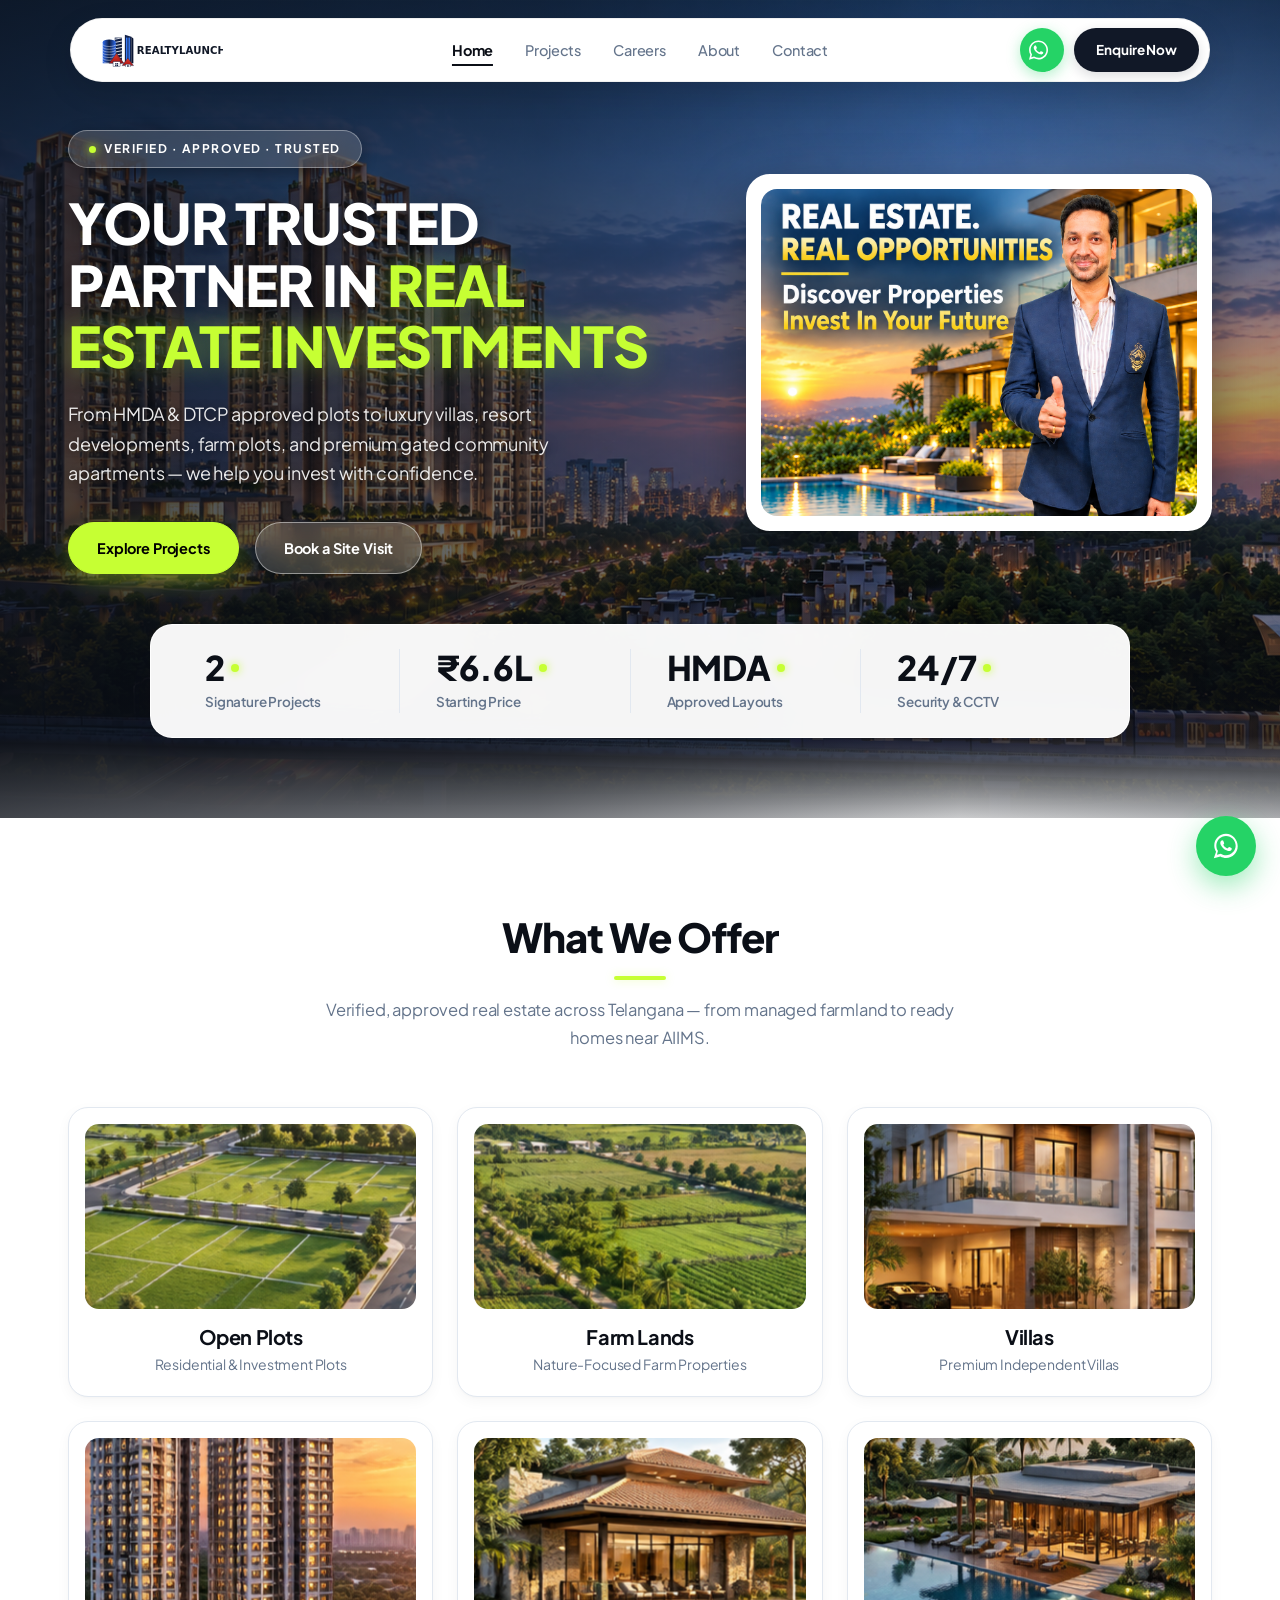
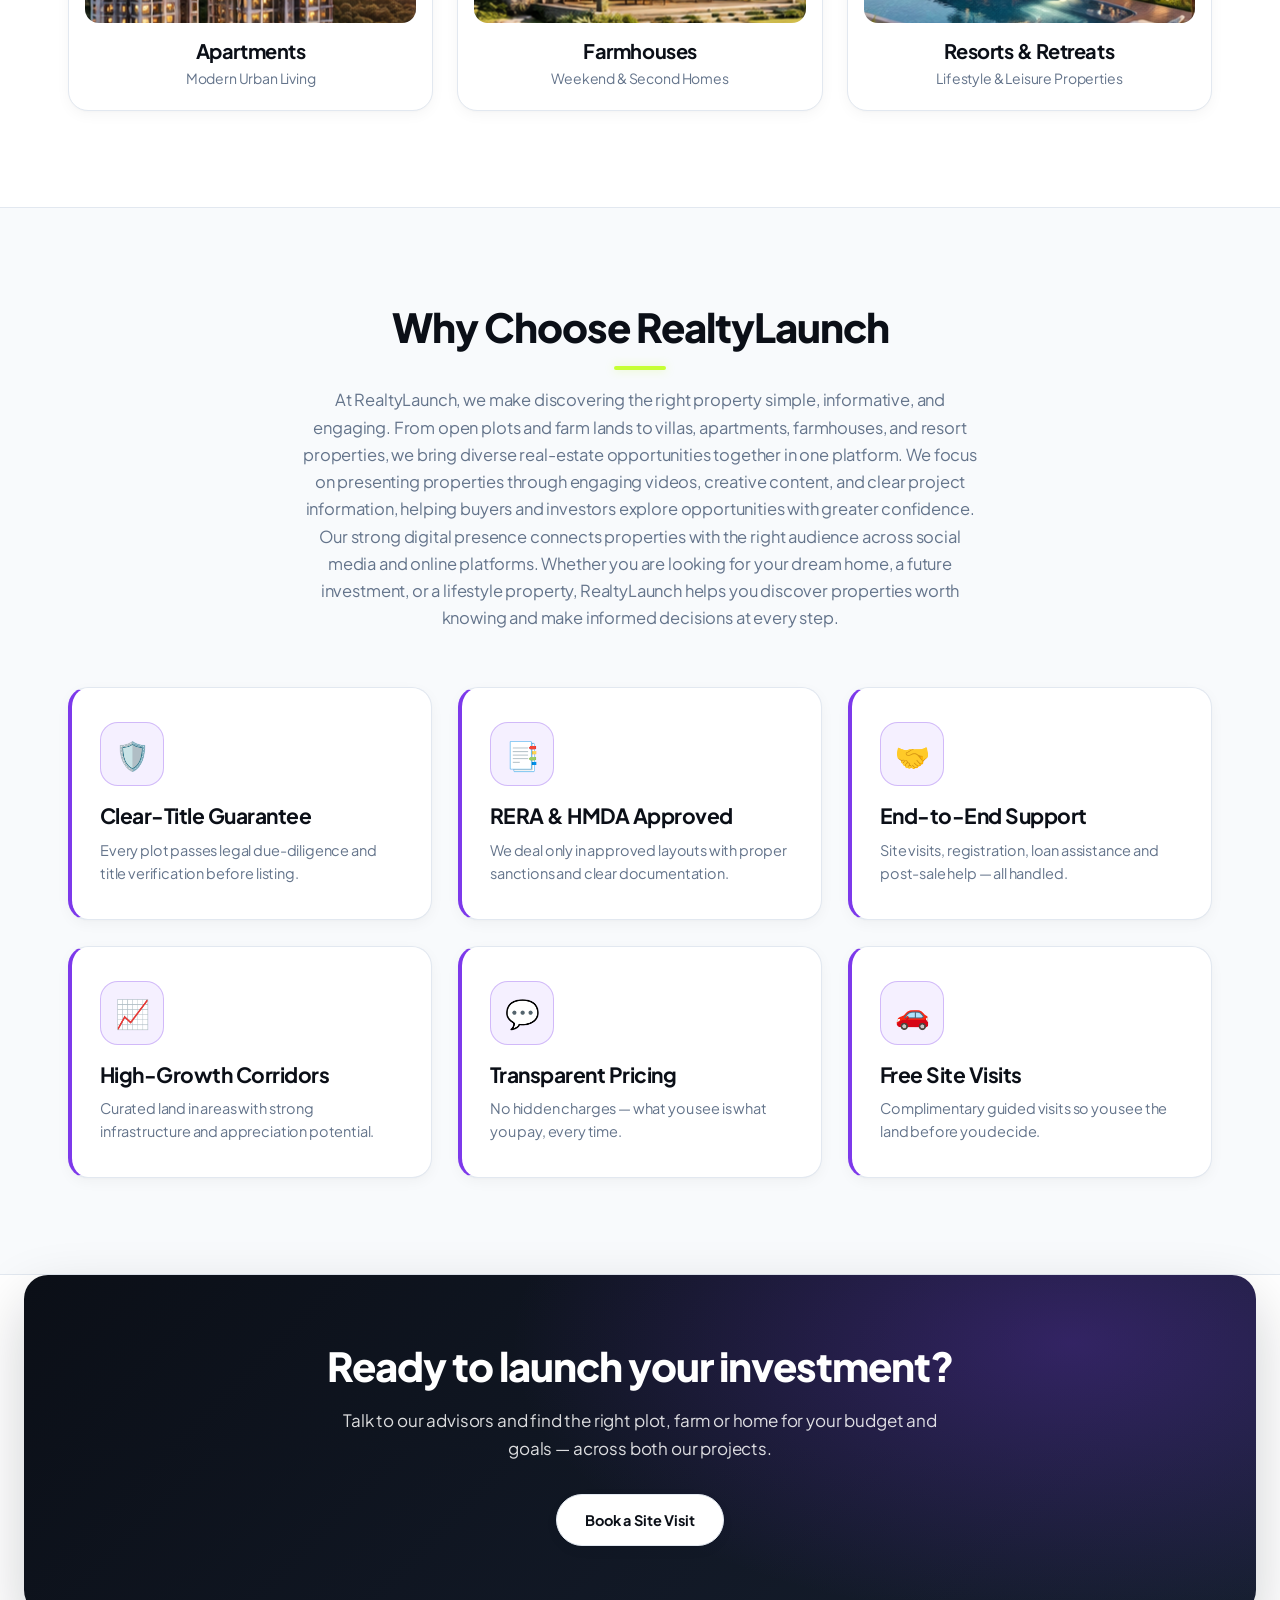
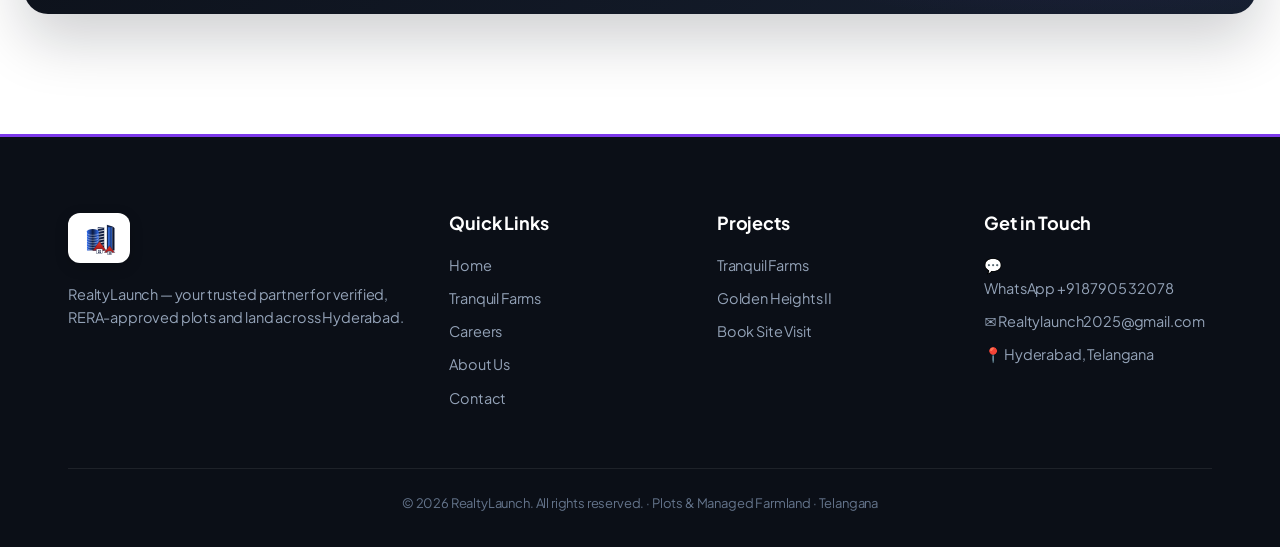
==== commit 734c4503: "hero fixed" ====
--- a/index.html
+++ b/index.html
@@ -71,39 +71,48 @@
       <h2 class="section-title">What We Offer</h2>
       <p class="section-sub">Verified, approved real estate across Telangana — from managed farmland to ready homes near
         AIIMS.</p>
-      <div class="grid grid-4">
-        <div class="cat-card">
-          <div class="cat-icon">🌾</div>
+      <div class="grid cat-grid">
+        <div class="cat-card">
+          <div class="cat-img">
+            <img src="images/open plots.png" alt="Open Plots" loading="lazy">
+          </div>
           <h3>Open Plots</h3>
-          <p>Residential & Investment Plots
-          </p>
-        </div>
-        <div class="cat-card">
-          <div class="cat-icon">📐</div>
+          <p>Residential &amp; Investment Plots</p>
+        </div>
+        <div class="cat-card">
+          <div class="cat-img">
+            <img src="images/farm lands.png" alt="Farm Lands" loading="lazy">
+          </div>
           <h3>Farm Lands</h3>
           <p>Nature-Focused Farm Properties</p>
         </div>
         <div class="cat-card">
-          <div class="cat-icon">🏡</div>
+          <div class="cat-img">
+            <img src="images/villas.png" alt="Villas" loading="lazy">
+          </div>
           <h3>Villas</h3>
           <p>Premium Independent Villas</p>
         </div>
         <div class="cat-card">
-          <div class="cat-icon">📈</div>
+          <div class="cat-img">
+            <img src="images/apartments.png" alt="Apartments" loading="lazy">
+          </div>
           <h3>Apartments</h3>
           <p>Modern Urban Living</p>
         </div>
         <div class="cat-card">
-          <div class="cat-icon">📈</div>
-          <h3>Farmhouses
-          </h3>
-          <p>Weekend & Second Homes
-          </p>
-        </div>
-        <div class="cat-card">
-          <div class="cat-icon">📈</div>
-          <h3>Resorts & Retreats</h3>
-          <p>Lifestyle & Leisure Properties</p>
+          <div class="cat-img">
+            <img src="images/farmhouses.png" alt="Farmhouses" loading="lazy">
+          </div>
+          <h3>Farmhouses</h3>
+          <p>Weekend &amp; Second Homes</p>
+        </div>
+        <div class="cat-card">
+          <div class="cat-img">
+            <img src="images/resorts.png" alt="Resorts &amp; Retreats" loading="lazy">
+          </div>
+          <h3>Resorts &amp; Retreats</h3>
+          <p>Lifestyle &amp; Leisure Properties</p>
         </div>
       </div>
     </div>
--- a/styles.css
+++ b/styles.css
@@ -727,16 +727,24 @@
 /* ==========================================================================
    CATEGORY CARDS ("What We Offer") — 60% WHITE / LIME ACCENT
    ========================================================================== */
+.cat-grid {
+  display: grid;
+  grid-template-columns: repeat(3, 1fr);
+  gap: 24px;
+}
+
 .cat-card {
   background: #ffffff;
   border: 1px solid var(--line);
-  border-radius: var(--radius);
-  padding: 38px 24px;
+  border-radius: 20px;
+  padding: 16px 16px 22px;
   text-align: center;
   transition: all 0.3s cubic-bezier(0.16, 1, 0.3, 1);
   position: relative;
   overflow: hidden;
   box-shadow: var(--shadow-sm);
+  display: flex;
+  flex-direction: column;
 }
 
 .cat-card::before {
@@ -750,16 +758,52 @@
   transform: scaleX(0);
   transition: transform 0.3s ease;
   transform-origin: left;
+  z-index: 2;
 }
 
 .cat-card:hover {
   transform: translateY(-6px);
   box-shadow: var(--shadow);
-  border-color: var(--violet-border);
+  border-color: rgba(125, 57, 235, 0.25);
 }
 
 .cat-card:hover::before {
   transform: scaleX(1);
+}
+
+.cat-card .cat-img {
+  width: 100%;
+  height: 185px;
+  border-radius: 14px;
+  overflow: hidden;
+  margin-bottom: 16px;
+  background: #f1f5f9;
+}
+
+.cat-card .cat-img img {
+  width: 100%;
+  height: 100%;
+  object-fit: cover;
+  display: block;
+  transition: transform 0.45s cubic-bezier(0.16, 1, 0.3, 1);
+}
+
+.cat-card:hover .cat-img img {
+  transform: scale(1.08);
+}
+
+.cat-card h3 {
+  font-size: 20px;
+  margin-bottom: 6px;
+  color: var(--ink);
+  font-weight: 700;
+  letter-spacing: -0.02em;
+}
+
+.cat-card p {
+  color: var(--muted);
+  font-size: 14px;
+  line-height: 1.45;
 }
 
 .cat-icon {
@@ -774,25 +818,6 @@
   margin: 0 auto 20px;
   font-size: 28px;
   transition: transform 0.3s ease, background 0.3s ease;
-}
-
-.cat-card:hover .cat-icon {
-  transform: scale(1.1);
-  background: #ecfccb;
-  box-shadow: 0 0 16px var(--lime-glow);
-}
-
-.cat-card h3 {
-  font-size: 21px;
-  margin-bottom: 8px;
-  color: var(--ink);
-  font-weight: 700;
-}
-
-.cat-card p {
-  color: var(--muted);
-  font-size: 14.5px;
-  line-height: 1.5;
 }
 
 /* ==========================================================================
@@ -2503,6 +2528,11 @@
   .grid-4 {
     grid-template-columns: repeat(2, 1fr);
   }
+
+  .cat-grid {
+    grid-template-columns: repeat(2, 1fr);
+    gap: 18px;
+  }
   
   .about-split,
   .contact-grid,
@@ -2628,6 +2658,34 @@
     grid-template-columns: 1fr;
   }
 
+  /* What We Offer: Strictly 2 cards in one row on mobile screens */
+  .cat-grid {
+    grid-template-columns: repeat(2, 1fr) !important;
+    gap: 12px !important;
+  }
+
+  .cat-card {
+    padding: 10px 10px 14px !important;
+    border-radius: 16px !important;
+  }
+
+  .cat-card .cat-img {
+    height: 115px !important;
+    border-radius: 10px !important;
+    margin-bottom: 8px !important;
+  }
+
+  .cat-card h3 {
+    font-size: 15px !important;
+    margin-bottom: 3px !important;
+    line-height: 1.25 !important;
+  }
+
+  .cat-card p {
+    font-size: 11.5px !important;
+    line-height: 1.35 !important;
+  }
+
   section {
     padding: 60px 0;
   }
@@ -2677,3 +2735,21 @@
     font-size: 30px;
   }
 }
+
+@media (max-width: 400px) {
+  .cat-grid {
+    gap: 8px !important;
+  }
+  .cat-card {
+    padding: 8px 8px 12px !important;
+  }
+  .cat-card .cat-img {
+    height: 96px !important;
+  }
+  .cat-card h3 {
+    font-size: 13.5px !important;
+  }
+  .cat-card p {
+    font-size: 11px !important;
+  }
+}
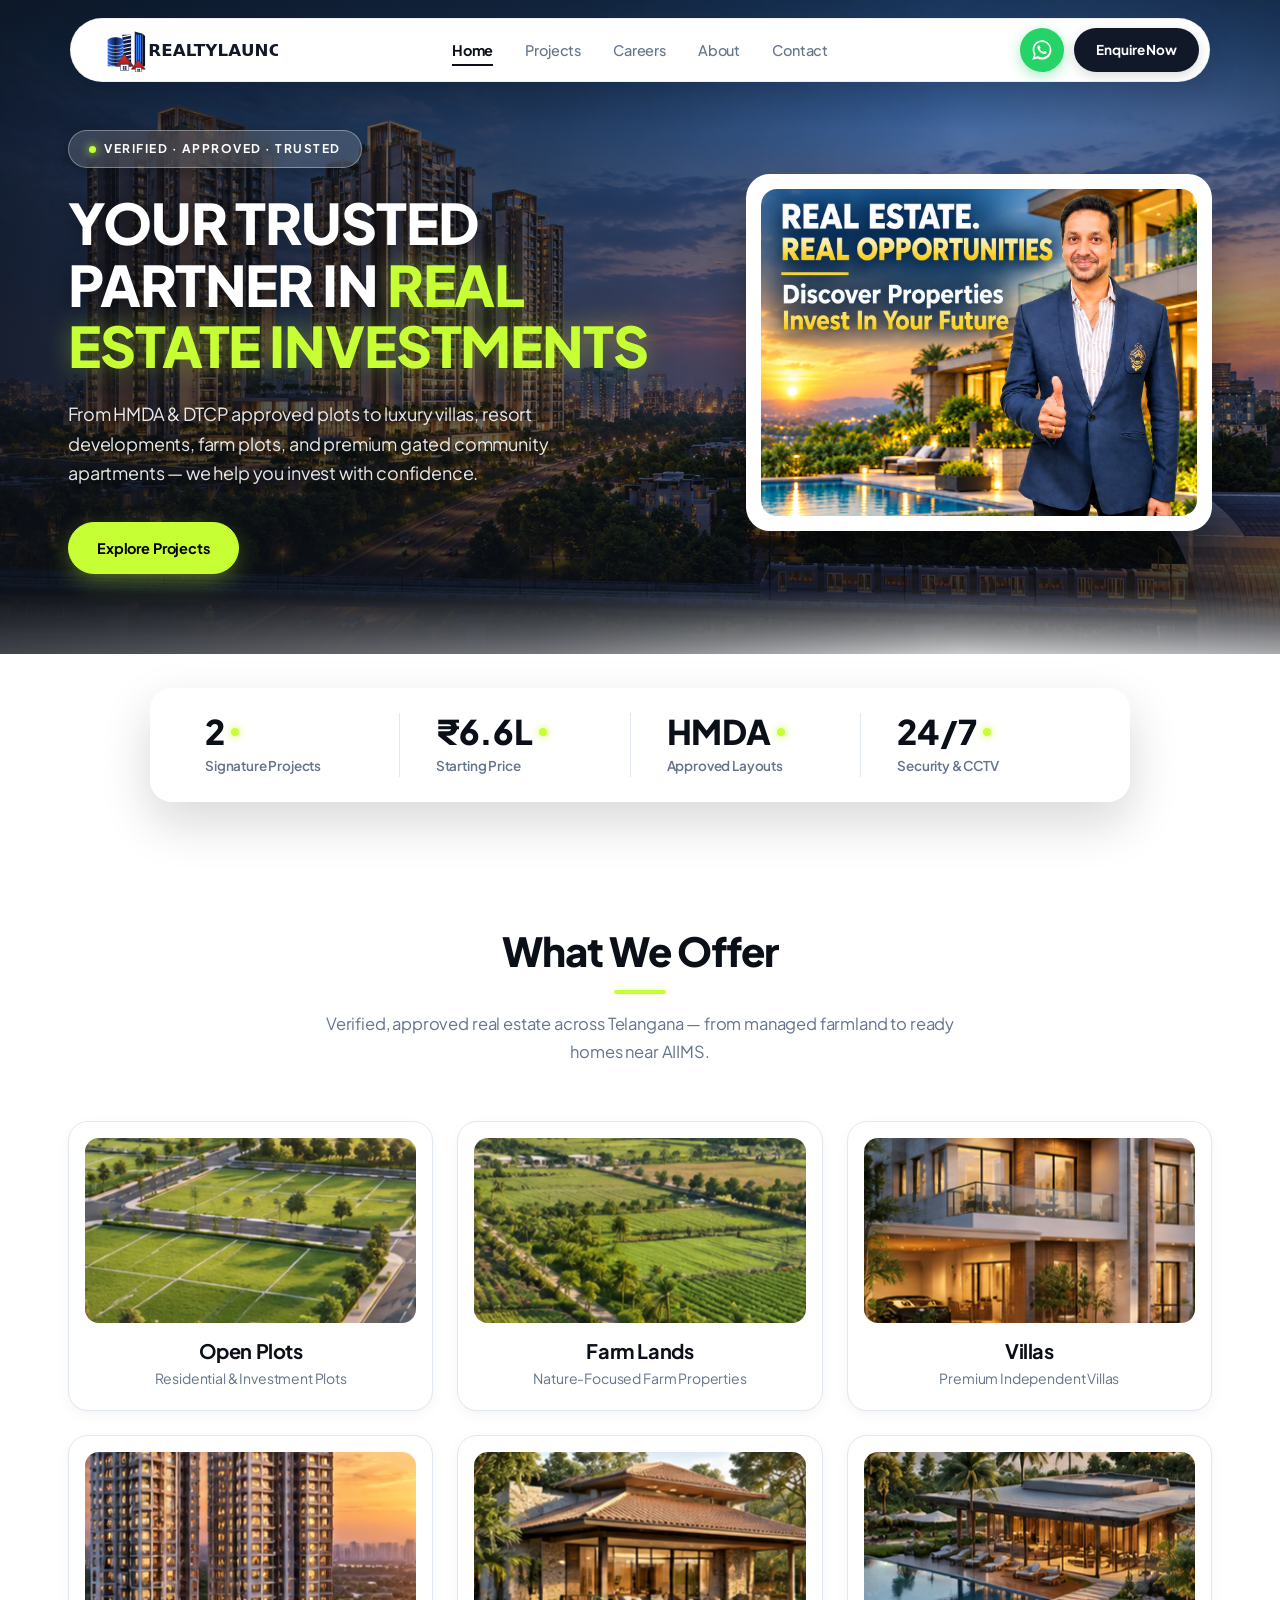
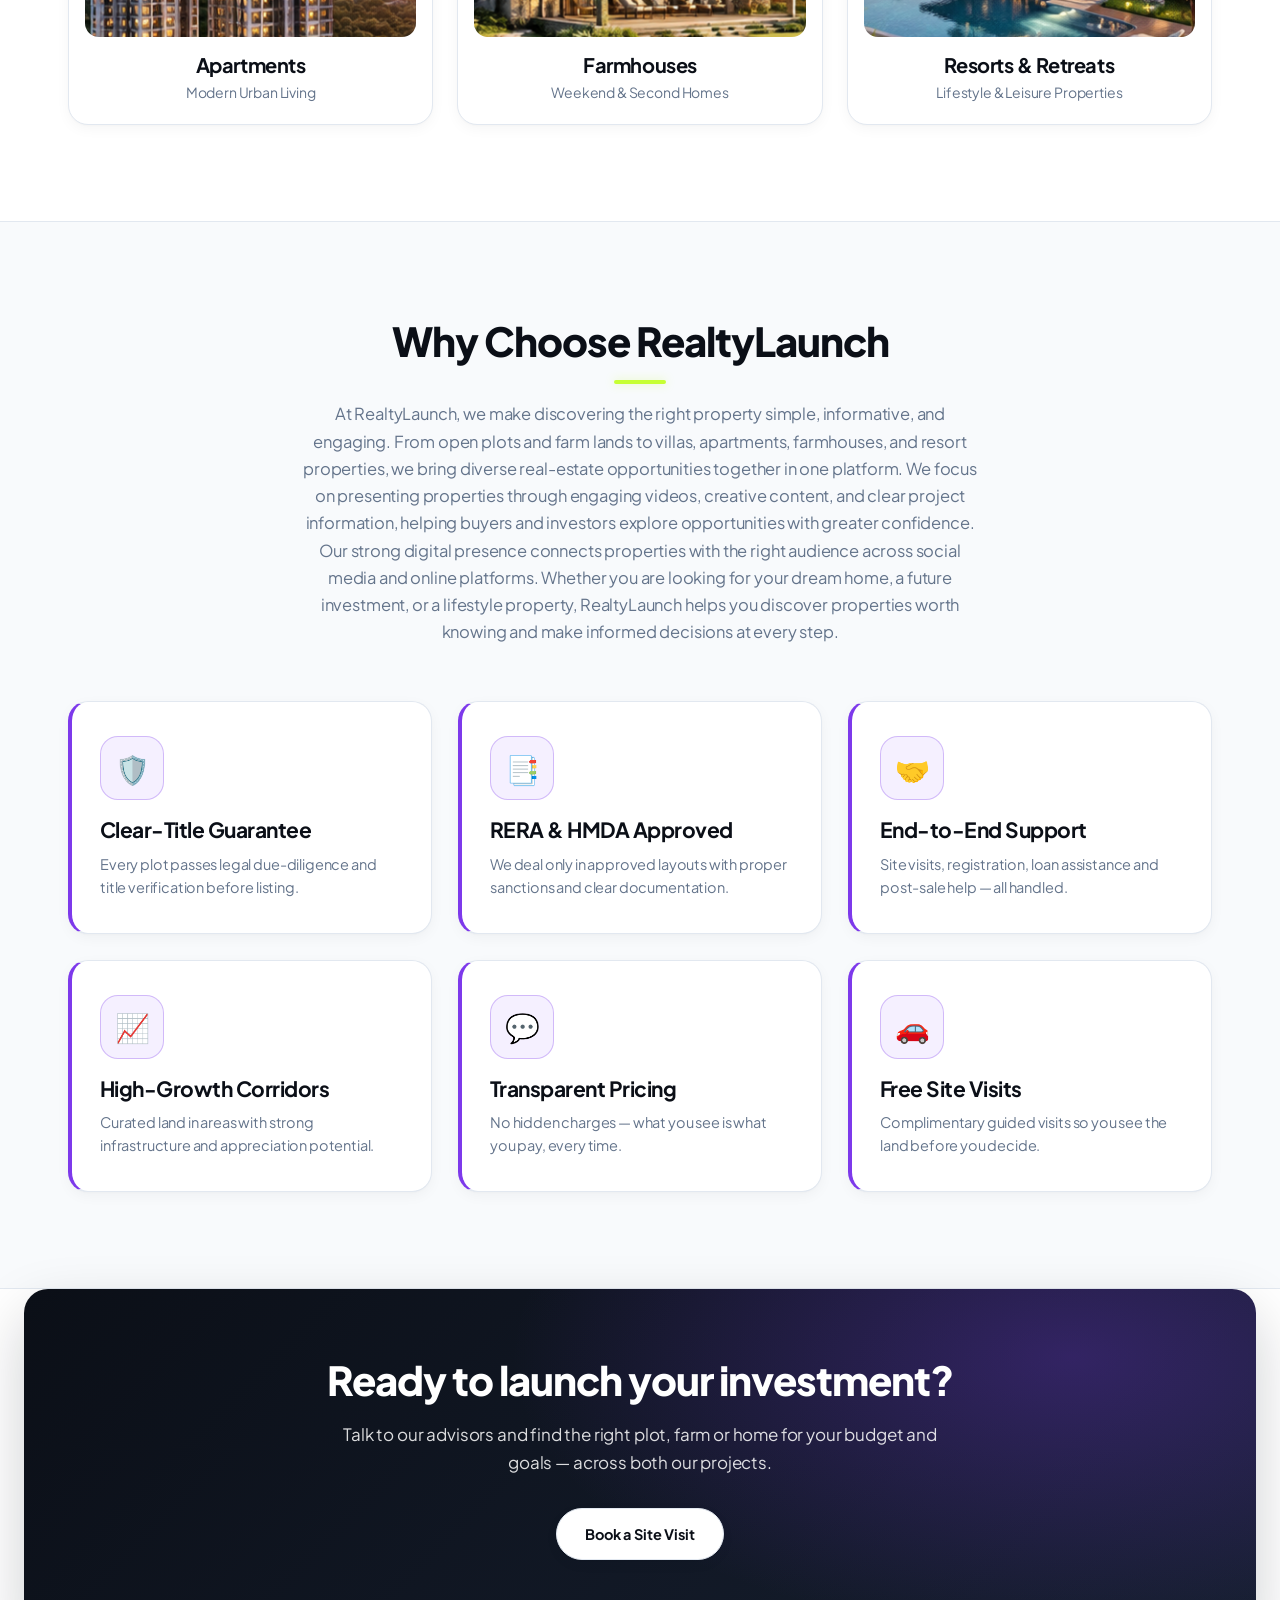
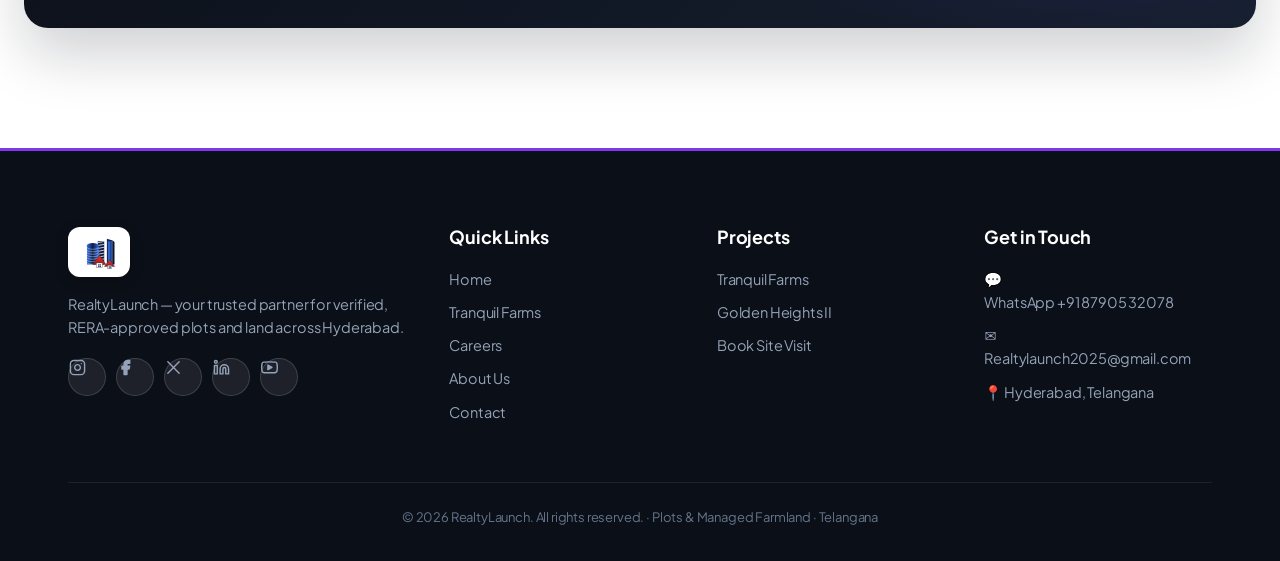
==== commit f76f50d5: "home page changed" ====
--- a/index.html
+++ b/index.html
@@ -28,7 +28,9 @@
         <a href="contact.html">Contact</a>
       </nav>
       <div class="nav-cta">
-        <a href="https://wa.me/918790532078" target="_blank" rel="noopener" class="btn btn-ghost">💬 WhatsApp</a>
+        <a href="https://wa.me/918790532078" target="_blank" rel="noopener" class="nav-wa-btn" aria-label="Chat on WhatsApp">
+          <svg viewBox="0 0 32 32" width="22" height="22" fill="#ffffff" aria-hidden="true"><path d="M16 3C9 3 3.5 8.5 3.5 15.5c0 2.4.7 4.7 1.9 6.7L3 29l7-1.8c1.9 1 4 1.6 6 1.6 7 0 12.5-5.5 12.5-12.5S23 3 16 3zm0 22.8c-1.8 0-3.6-.5-5.1-1.4l-.4-.2-4.2 1.1 1.1-4-.2-.4c-1-1.6-1.5-3.4-1.5-5.4 0-5.7 4.6-10.3 10.3-10.3S26.3 9.8 26.3 15.5 21.7 25.8 16 25.8zm5.7-7.7c-.3-.2-1.8-.9-2.1-1-.3-.1-.5-.2-.7.2-.2.3-.8 1-.9 1.1-.2.2-.3.2-.6.1-.3-.2-1.3-.5-2.5-1.5-.9-.8-1.5-1.8-1.7-2.1-.2-.3 0-.5.1-.6.1-.1.3-.3.4-.5.2-.2.2-.3.3-.5.1-.2 0-.4 0-.5 0-.1-.7-1.7-1-2.3-.2-.6-.5-.5-.7-.5h-.6c-.2 0-.5.1-.8.4-.3.3-1 1-1 2.5s1.1 2.9 1.2 3.1c.2.2 2.1 3.3 5.2 4.6.7.3 1.3.5 1.7.6.7.2 1.4.2 1.9.1.6-.1 1.8-.7 2-1.4.3-.7.3-1.3.2-1.4-.1-.1-.3-.2-.6-.3z"/></svg>
+        </a>
         <a href="contact.html" class="btn btn-primary">Enquire Now</a>
       </div>
       <button class="menu-toggle" aria-label="Menu">&#9776;</button>
@@ -45,8 +47,6 @@
           premium gated community apartments — we help you invest with confidence.</p>
         <div class="hero-cta">
           <a href="projects.html" class="btn btn-accent">Explore Projects</a>
-          <a href="https://wa.me/918790532078?text=Hi%2C%20I%27d%20like%20to%20book%20a%20site%20visit%20with%20RealtyLaunch"
-            target="_blank" rel="noopener" class="btn btn-outline-light">Book a Site Visit</a>
         </div>
       </div>
 
@@ -54,7 +54,10 @@
         <img src="homepagebanner.png" alt="RealtyLaunch venture">
       </div>
     </div>
-
+  </section>
+
+  <!-- Stats Section (Below Hero & Above What We Offer) -->
+  <section class="hero-stats-section">
     <div class="container hero-stats-wrap">
       <div class="stats">
         <div class="stat"><b>2</b><span>Signature Projects</span></div>
@@ -178,43 +181,55 @@
   <footer class="site">
     <div class="container">
       <div class="foot-grid">
-        <div>
+        <div class="foot-brand-col">
           <img src="logo-mark.svg" alt="RealtyLaunch" class="foot-logo">
           <p>RealtyLaunch — your trusted partner for verified, RERA-approved plots and land across Hyderabad.</p>
-        </div>
-        <div>
+          <div class="foot-socials">
+            <a href="https://instagram.com" target="_blank" rel="noopener" class="foot-social-btn" aria-label="Instagram">
+              <svg viewBox="0 0 24 24"><rect x="2" y="2" width="20" height="20" rx="5" ry="5"/><path d="M16 11.37A4 4 0 1 1 12.63 8 4 4 0 0 1 16 11.37z"/><line x1="17.5" y1="6.5" x2="17.51" y2="6.5"/></svg>
+            </a>
+            <a href="https://facebook.com" target="_blank" rel="noopener" class="foot-social-btn" aria-label="Facebook">
+              <svg viewBox="0 0 24 24"><path d="M18 2h-3a5 5 0 0 0-5 5v3H7v4h3v8h4v-8h3l1-4h-4V7a1 1 0 0 1 1-1h3z"/></svg>
+            </a>
+            <a href="https://x.com" target="_blank" rel="noopener" class="foot-social-btn" aria-label="X Twitter">
+              <svg viewBox="0 0 24 24"><path d="M4 4l16 16M4 20L20 4"/></svg>
+            </a>
+            <a href="https://linkedin.com" target="_blank" rel="noopener" class="foot-social-btn" aria-label="LinkedIn">
+              <svg viewBox="0 0 24 24"><path d="M16 8a6 6 0 0 1 6 6v7h-4v-7a2 2 0 0 0-2-2 2 2 0 0 0-2 2v7h-4v-7a6 6 0 0 1 6-6z"/><rect x="2" y="9" width="4" height="12"/><circle cx="4" cy="4" r="2"/></svg>
+            </a>
+            <a href="https://youtube.com" target="_blank" rel="noopener" class="foot-social-btn" aria-label="YouTube">
+              <svg viewBox="0 0 24 24"><path d="M22.54 6.42a2.78 2.78 0 0 0-1.94-2C18.88 4 12 4 12 4s-6.88 0-8.6.46a2.78 2.78 0 0 0-1.94 2A29 29 0 0 0 1 11.75a29 29 0 0 0 .46 5.33A2.78 2.78 0 0 0 3.4 19c1.72.46 8.6.46 8.6.46s6.88 0 8.6-.46a2.78 2.78 0 0 0 1.94-2 29 29 0 0 0 .46-5.25 29 29 0 0 0-.46-5.33z"/><polygon points="9.75 15.02 15.5 11.75 9.75 8.48 9.75 15.02"/></svg>
+            </a>
+          </div>
+        </div>
+        <div class="foot-links-col">
           <h4>Quick Links</h4>
           <a href="index.html">Home</a>
-          <a href="tranquil-farms.html">Tranquil Farms</a><a href="careers.html">Careers</a>
+          <a href="tranquil-farms.html">Tranquil Farms</a>
+          <a href="careers.html">Careers</a>
           <a href="about.html">About Us</a>
           <a href="contact.html">Contact</a>
         </div>
-        <div>
-          <h4>Projects</h4><a href="tranquil-farms.html">Tranquil Farms</a><a href="golden-heights.html">Golden Heights
-            II</a><a href="contact.html">Book Site Visit</a>
-        </div>
-        <div>
+        <div class="foot-links-col">
+          <h4>Projects</h4>
+          <a href="tranquil-farms.html">Tranquil Farms</a>
+          <a href="golden-heights.html">Golden Heights II</a>
+          <a href="contact.html">Book Site Visit</a>
+        </div>
+        <div class="foot-contact-col">
           <h4>Get in Touch</h4>
-          <p>💬 <a href="https://wa.me/918790532078" target="_blank" rel="noopener" style="color:inherit">WhatsApp +91
-              87905 32078</a></p>
-          <p>✉️ Realtylaunch2025@gmail.com</p>
+          <p>💬 <a href="https://wa.me/918790532078" target="_blank" rel="noopener" style="color:inherit">WhatsApp +91 87905 32078</a></p>
+          <p>✉️ <a href="mailto:Realtylaunch2025@gmail.com" style="color:inherit">Realtylaunch2025@gmail.com</a></p>
           <p>📍 Hyderabad, Telangana</p>
         </div>
       </div>
-      <div class="foot-bottom">© 2026 RealtyLaunch. All rights reserved. · Plots & Managed Farmland · Telangana</div>
+      <div class="foot-bottom">© 2026 RealtyLaunch. All rights reserved. · Plots &amp; Managed Farmland · Telangana</div>
     </div>
   </footer>
 
   <script>
     document.querySelector('.menu-toggle').addEventListener('click', function () { var n = document.querySelector('.nav-links'); n.style.display = n.style.display === 'flex' ? 'none' : 'flex'; n.style.flexDirection = 'column'; n.style.position = 'absolute'; n.style.top = '84px'; n.style.right = '24px'; n.style.background = '#fff'; n.style.padding = '16px 24px'; n.style.borderRadius = '12px'; n.style.boxShadow = '0 10px 30px rgba(0,0,0,.12)'; });
   </script>
-  <a class="wa-float"
-    href="https://wa.me/918790532078?text=Hi%2C%20I%27m%20interested%20in%20Gupta%27s%20Nature%20Tranquil%20Farms"
-    target="_blank" rel="noopener" aria-label="Chat on WhatsApp"><svg viewBox="0 0 32 32" width="30" height="30"
-      fill="#fff" aria-hidden="true">
-      <path
-        d="M16 3C9 3 3.5 8.5 3.5 15.5c0 2.4.7 4.7 1.9 6.7L3 29l7-1.8c1.9 1 4 1.6 6 1.6 7 0 12.5-5.5 12.5-12.5S23 3 16 3zm0 22.8c-1.8 0-3.6-.5-5.1-1.4l-.4-.2-4.2 1.1 1.1-4-.2-.4c-1-1.6-1.5-3.4-1.5-5.4 0-5.7 4.6-10.3 10.3-10.3S26.3 9.8 26.3 15.5 21.7 25.8 16 25.8zm5.7-7.7c-.3-.2-1.8-.9-2.1-1-.3-.1-.5-.2-.7.2-.2.3-.8 1-.9 1.1-.2.2-.3.2-.6.1-.3-.2-1.3-.5-2.5-1.5-.9-.8-1.5-1.8-1.7-2.1-.2-.3 0-.5.1-.6.1-.1.3-.3.4-.5.2-.2.2-.3.3-.5.1-.2 0-.4 0-.5 0-.1-.7-1.7-1-2.3-.2-.6-.5-.5-.7-.5h-.6c-.2 0-.5.1-.8.4-.3.3-1 1-1 2.5s1.1 2.9 1.2 3.1c.2.2 2.1 3.3 5.2 4.6.7.3 1.3.5 1.7.6.7.2 1.4.2 1.9.1.6-.1 1.8-.7 2-1.4.3-.7.3-1.3.2-1.4-.1-.1-.3-.2-.6-.3z" />
-    </svg></a>
 </body>
 
 </html>
--- a/styles.css
+++ b/styles.css
@@ -296,7 +296,7 @@
 }
 
 .nav .logo {
-  height: 34px;
+  height: 44px;
   width: auto;
   display: block;
   transition: transform 0.2s ease;
@@ -344,7 +344,8 @@
   margin-left: auto;
 }
 
-/* Circular Green WhatsApp Button (Screenshot 1 & 2) */
+/* Proper Circular Green WhatsApp Button */
+.nav-wa-btn,
 .nav-cta .btn-ghost {
   width: 44px;
   height: 44px;
@@ -357,26 +358,26 @@
   display: flex;
   align-items: center;
   justify-content: center;
-  box-shadow: 0 4px 14px rgba(37, 211, 102, 0.35);
-  font-size: 0; /* Hides text '💬 WhatsApp' */
+  box-shadow: 0 4px 14px rgba(37, 211, 102, 0.4);
   cursor: pointer;
-  transition: transform 0.2s ease, box-shadow 0.2s ease;
-}
-
+  text-decoration: none;
+  transition: transform 0.2s cubic-bezier(0.16, 1, 0.3, 1), box-shadow 0.2s ease, background 0.2s ease;
+  flex-shrink: 0;
+}
+
+.nav-wa-btn:hover,
 .nav-cta .btn-ghost:hover {
   transform: scale(1.08);
-  background: #22c35e;
-  box-shadow: 0 6px 18px rgba(37, 211, 102, 0.45);
-}
-
-.nav-cta .btn-ghost::before {
-  content: "";
+  background: #20ba5a;
+  box-shadow: 0 6px 18px rgba(37, 211, 102, 0.55);
+}
+
+.nav-wa-btn svg,
+.nav-cta .btn-ghost svg {
+  width: 24px;
+  height: 24px;
+  fill: #ffffff;
   display: block;
-  width: 22px;
-  height: 22px;
-  background-color: #ffffff;
-  -webkit-mask: url("data:image/svg+xml,%3Csvg xmlns='http://www.w3.org/2000/svg' viewBox='0 0 448 512'%3E%3Cpath d='M380.9 97.1C339 55.1 283.2 32 223.9 32c-122.4 0-222 99.6-222 222 0 39.1 10.2 77.3 29.6 111L0 480l117.7-30.9c32.4 17.7 68.9 27 106.1 27h.1c122.3 0 224.1-99.6 224.1-222 0-59.3-25.2-115-67.1-157zm-157 341.6c-33.2 0-65.7-8.9-94-25.7l-6.7-4-69.8 18.3L72 359.2l-4.4-7c-18.5-29.4-28.2-63.3-28.2-98.2 0-101.7 82.8-184.5 184.6-184.5 49.3 0 95.6 19.2 130.4 54.1 34.8 34.9 56.2 81.2 56.1 130.5 0 101.8-84.9 184.6-186.6 184.6zm101.2-138.2c-5.5-2.8-32.8-16.2-37.9-18-5.1-1.9-8.8-2.8-12.5 2.8-3.7 5.6-14.3 18-17.6 21.8-3.2 3.7-6.5 4.2-12 1.4-32.6-16.3-54-29.1-75.5-66-5.7-9.8 5.7-9.1 16.3-30.3 1.8-3.7.9-6.9-.5-9.7-1.4-2.8-12.5-30.1-17.1-41.2-4.5-10.8-9.1-9.3-12.5-9.5-3.2-.2-6.9-.2-10.6-.2-3.7 0-9.7 1.4-14.8 6.9-5.1 5.6-19.4 19-19.4 46.3 0 27.3 19.9 53.7 22.6 57.4 2.8 3.7 39.1 59.7 94.8 83.8 35.2 15.2 49 16.5 66.6 13.9 10.7-1.6 32.8-13.4 37.4-26.4 4.6-13 4.6-24.1 3.2-26.4-1.3-2.5-5-3.9-10.5-6.6z'/%3E%3C/svg%3E") no-repeat center;
-  mask: url("data:image/svg+xml,%3Csvg xmlns='http://www.w3.org/2000/svg' viewBox='0 0 448 512'%3E%3Cpath d='M380.9 97.1C339 55.1 283.2 32 223.9 32c-122.4 0-222 99.6-222 222 0 39.1 10.2 77.3 29.6 111L0 480l117.7-30.9c32.4 17.7 68.9 27 106.1 27h.1c122.3 0 224.1-99.6 224.1-222 0-59.3-25.2-115-67.1-157zm-157 341.6c-33.2 0-65.7-8.9-94-25.7l-6.7-4-69.8 18.3L72 359.2l-4.4-7c-18.5-29.4-28.2-63.3-28.2-98.2 0-101.7 82.8-184.5 184.6-184.5 49.3 0 95.6 19.2 130.4 54.1 34.8 34.9 56.2 81.2 56.1 130.5 0 101.8-84.9 184.6-186.6 184.6zm101.2-138.2c-5.5-2.8-32.8-16.2-37.9-18-5.1-1.9-8.8-2.8-12.5 2.8-3.7 5.6-14.3 18-17.6 21.8-3.2 3.7-6.5 4.2-12 1.4-32.6-16.3-54-29.1-75.5-66-5.7-9.8 5.7-9.1 16.3-30.3 1.8-3.7.9-6.9-.5-9.7-1.4-2.8-12.5-30.1-17.1-41.2-4.5-10.8-9.1-9.3-12.5-9.5-3.2-.2-6.9-.2-10.6-.2-3.7 0-9.7 1.4-14.8 6.9-5.1 5.6-19.4 19-19.4 46.3 0 27.3 19.9 53.7 22.6 57.4 2.8 3.7 39.1 59.7 94.8 83.8 35.2 15.2 49 16.5 66.6 13.9 10.7-1.6 32.8-13.4 37.4-26.4 4.6-13 4.6-24.1 3.2-26.4-1.3-2.5-5-3.9-10.5-6.6z'/%3E%3C/svg%3E") no-repeat center;
 }
 
 /* Enquire Now Black Pill (Screenshot 2) */
@@ -409,16 +410,27 @@
   }
   .nav {
     height: 58px;
-    padding: 6px 8px 6px 18px;
+    padding: 6px 8px 6px 16px;
   }
   .nav .logo {
-    height: 30px;
+    height: 38px;
   }
   .nav-links {
     display: none;
   }
   .nav-cta .btn-primary {
     display: none; /* Hide 'Enquire Now' on mobile to match Screenshot 1 */
+  }
+  .nav-wa-btn,
+  .nav-cta .btn-ghost {
+    width: 40px;
+    height: 40px;
+    min-width: 40px;
+  }
+  .nav-wa-btn svg,
+  .nav-cta .btn-ghost svg {
+    width: 22px;
+    height: 22px;
   }
   .menu-toggle {
     display: flex;
@@ -588,6 +600,14 @@
   align-items: center;
 }
 
+/* Stats Section (Below Hero & Above What We Offer) */
+.hero-stats-section {
+  position: relative;
+  z-index: 5;
+  background: var(--bg);
+  padding: 24px 0 10px;
+}
+
 /* Floating Clean Stats Card (Nexora Style) */
 .hero-stats-wrap {
   position: relative;
@@ -1115,8 +1135,54 @@
   background: #ffffff;
   padding: 8px 14px;
   border-radius: 12px;
-  margin-bottom: 20px;
+  margin-bottom: 16px;
   box-shadow: 0 4px 14px rgba(0, 0, 0, 0.2);
+}
+
+/* Footer Social Icons */
+.foot-socials {
+  display: flex;
+  gap: 10px;
+  align-items: center;
+  margin-top: 18px;
+  flex-wrap: wrap;
+}
+
+.foot-social-btn {
+  width: 38px;
+  height: 38px;
+  border-radius: 50%;
+  background: rgba(255, 255, 255, 0.08);
+  border: 1px solid rgba(255, 255, 255, 0.15);
+  display: flex;
+  align-items: center;
+  justify-content: center;
+  color: #cbd5e1;
+  transition: all 0.2s ease;
+  text-decoration: none;
+}
+
+.foot-social-btn:hover {
+  background: var(--lime);
+  border-color: var(--lime);
+  color: #0b0f17;
+  transform: translateY(-2px);
+  box-shadow: 0 4px 12px rgba(198, 255, 51, 0.35);
+}
+
+.foot-social-btn svg {
+  width: 17px;
+  height: 17px;
+  stroke: currentColor;
+  stroke-width: 2;
+  fill: none;
+  stroke-linecap: round;
+  stroke-linejoin: round;
+}
+
+.foot-social-btn svg path[d*="M18 2h-3"],
+.foot-social-btn svg polygon {
+  fill: currentColor;
 }
 
 .foot-bottom {
@@ -1353,36 +1419,145 @@
    ========================================================================== */
 .contact-grid {
   display: grid;
-  grid-template-columns: 1fr 1.25fr;
+  grid-template-columns: 1fr 1.2fr;
   gap: 48px;
-}
-
-.contact-info .info-row {
-  display: flex;
+  align-items: flex-start;
+}
+
+/* Reach Us (Screenshot Style in Theme Palette) */
+.reach-tag {
+  font-size: 13px;
+  font-weight: 700;
+  letter-spacing: 2px;
+  color: var(--violet);
+  text-transform: uppercase;
+  margin-bottom: 28px;
+  display: block;
+}
+
+.reach-items {
+  display: flex;
+  flex-direction: column;
+  gap: 24px;
+}
+
+.reach-item {
+  display: flex;
+  align-items: flex-start;
   gap: 18px;
-  margin-bottom: 28px;
-  align-items: flex-start;
-}
-
-.contact-info .cat-icon {
+}
+
+.reach-icon-badge {
+  width: 48px;
+  height: 48px;
+  min-width: 48px;
+  border-radius: 50%;
+  background: #f1f5f9;
+  border: 1px solid #e2e8f0;
+  display: flex;
+  align-items: center;
+  justify-content: center;
+  color: #1e293b;
+  transition: all 0.25s cubic-bezier(0.16, 1, 0.3, 1);
+  flex-shrink: 0;
+}
+
+.reach-item:hover .reach-icon-badge {
+  background: var(--violet-soft);
+  border-color: var(--violet-border);
+  color: var(--violet);
+  transform: scale(1.08);
+}
+
+.reach-icon-badge svg {
+  width: 22px;
+  height: 22px;
+  stroke: currentColor;
+  stroke-width: 2;
+  fill: none;
+  stroke-linecap: round;
+  stroke-linejoin: round;
+}
+
+.reach-text h4 {
+  font-family: 'Plus Jakarta Sans', sans-serif;
+  font-size: 16.5px;
+  font-weight: 700;
+  color: var(--black);
+  margin: 0 0 5px 0;
+  line-height: 1.25;
+}
+
+.reach-text p {
+  font-size: 14.5px;
+  color: var(--muted);
+  line-height: 1.55;
   margin: 0;
-  flex-shrink: 0;
-  width: 52px;
-  height: 52px;
-  font-size: 22px;
-}
-
-.contact-info h3 {
-  font-size: 19px;
-  color: var(--ink);
-  margin-bottom: 4px;
-  font-weight: 700;
-}
-
-.contact-info p {
+}
+
+.reach-text a {
+  color: inherit;
+  text-decoration: none;
+  transition: color 0.2s ease;
+}
+
+.reach-text a:hover {
+  color: var(--violet);
+  text-decoration: underline;
+}
+
+.reach-socials {
+  display: flex;
+  gap: 12px;
+  align-items: center;
+  margin-top: 34px;
+  padding-top: 24px;
+  border-top: 1px solid var(--line);
+  flex-wrap: wrap;
+}
+
+.social-circle-btn {
+  width: 42px;
+  height: 42px;
+  border-radius: 50%;
+  background: #ffffff;
+  border: 1.5px solid var(--line);
+  display: flex;
+  align-items: center;
+  justify-content: center;
+  color: #334155;
+  transition: all 0.2s cubic-bezier(0.16, 1, 0.3, 1);
+  text-decoration: none;
+}
+
+.social-circle-btn:hover {
+  border-color: var(--violet);
+  color: var(--violet);
+  background: var(--violet-soft);
+  transform: translateY(-2px);
+  box-shadow: 0 6px 16px rgba(125, 57, 235, 0.18);
+}
+
+.social-circle-btn svg {
+  width: 18px;
+  height: 18px;
+  stroke: currentColor;
+  stroke-width: 2;
+  fill: none;
+  stroke-linecap: round;
+  stroke-linejoin: round;
+}
+
+.social-circle-btn svg path[d*="M18 2h-3"],
+.social-circle-btn svg polygon {
+  fill: currentColor;
+}
+
+.optional-tag {
+  font-weight: 400;
+  font-size: 12px;
   color: var(--muted);
-  font-size: 15px;
-  line-height: 1.5;
+  margin-left: 6px;
 }
 
 .form-card {
@@ -1894,34 +2069,10 @@
 .lb-next { right: 24px; }
 
 /* ==========================================================================
-   WHATSAPP FLOATING BUTTON
+   WHATSAPP FLOATING BUTTON (Disabled - present in navbar)
    ========================================================================== */
 .wa-float {
-  position: fixed;
-  right: 24px;
-  bottom: 24px;
-  z-index: 120;
-  width: 60px;
-  height: 60px;
-  border-radius: 50%;
-  background: #25d366;
-  display: flex;
-  align-items: center;
-  justify-content: center;
-  box-shadow: 0 10px 28px rgba(37, 211, 102, 0.45);
-  font-size: 30px;
-  color: #ffffff;
-  transition: all 0.25s cubic-bezier(0.16, 1, 0.3, 1);
-}
-
-.wa-float:hover {
-  transform: scale(1.1) rotate(5deg);
-  box-shadow: 0 14px 34px rgba(37, 211, 102, 0.55);
-}
-
-.wa-float span {
-  font-size: 30px;
-  line-height: 1;
+  display: none !important;
 }
 
 /* ==========================================================================
@@ -2524,6 +2675,20 @@
    RESPONSIVE DESIGN & MOBILE OPTIMIZATIONS
    ========================================================================== */
 @media (max-width: 860px) {
+  .hero {
+    background-image:
+      linear-gradient(180deg, 
+        rgba(11, 15, 23, 0.85) 0%, 
+        rgba(11, 15, 23, 0.5) 40%, 
+        rgba(11, 15, 23, 0.78) 85%, 
+        #ffffff 100%
+      ),
+      url('images/phone hero.png');
+    background-position: center top;
+    background-size: cover;
+    background-repeat: no-repeat;
+  }
+
   .grid-3,
   .grid-4 {
     grid-template-columns: repeat(2, 1fr);
@@ -2534,10 +2699,26 @@
     gap: 18px;
   }
   
-  .about-split,
-  .contact-grid,
+  .about-split {
+    grid-template-columns: 1fr;
+  }
+  
+  .contact-grid {
+    grid-template-columns: 1fr;
+    gap: 36px;
+  }
+  
   .foot-grid {
-    grid-template-columns: 1fr;
+    grid-template-columns: 1fr 1fr;
+    gap: 36px 20px;
+  }
+
+  .foot-brand-col {
+    grid-column: 1 / -1;
+  }
+
+  .foot-contact-col {
+    grid-column: 1 / -1;
   }
   
   .hero h1,
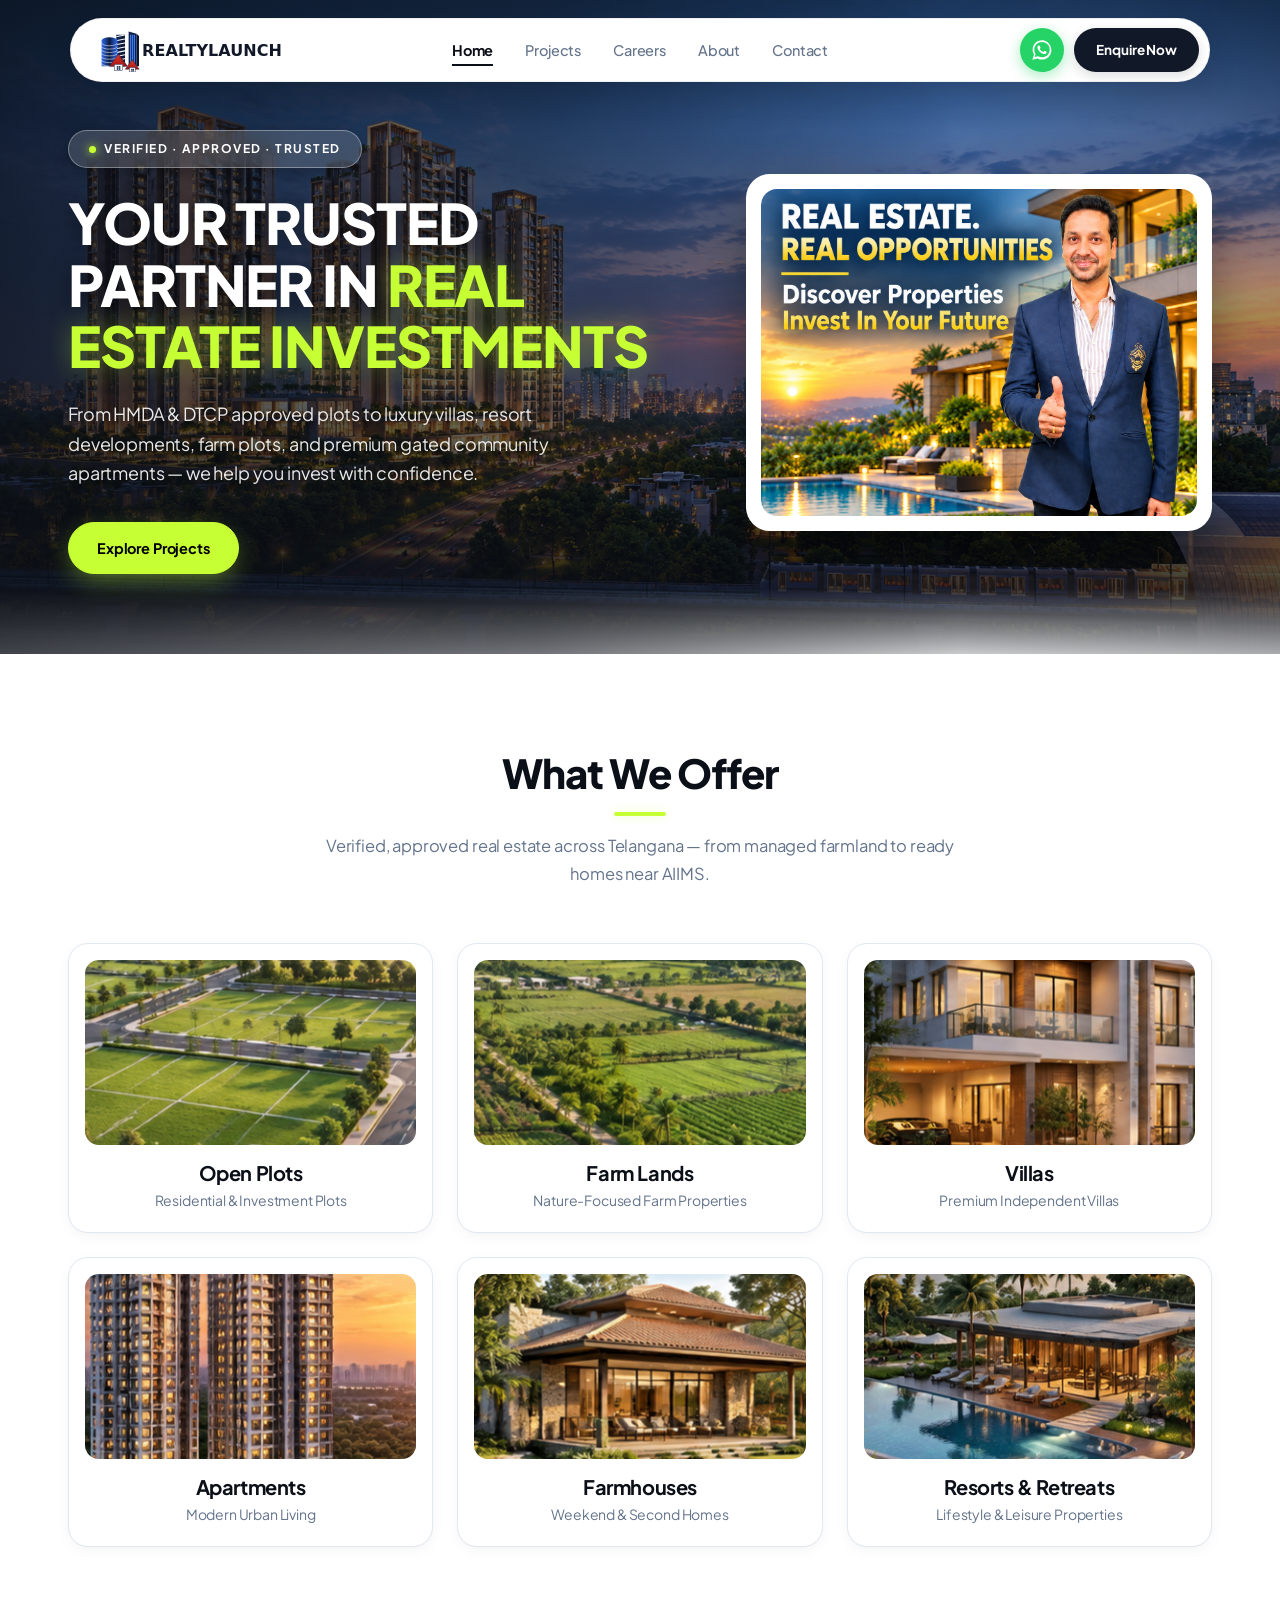
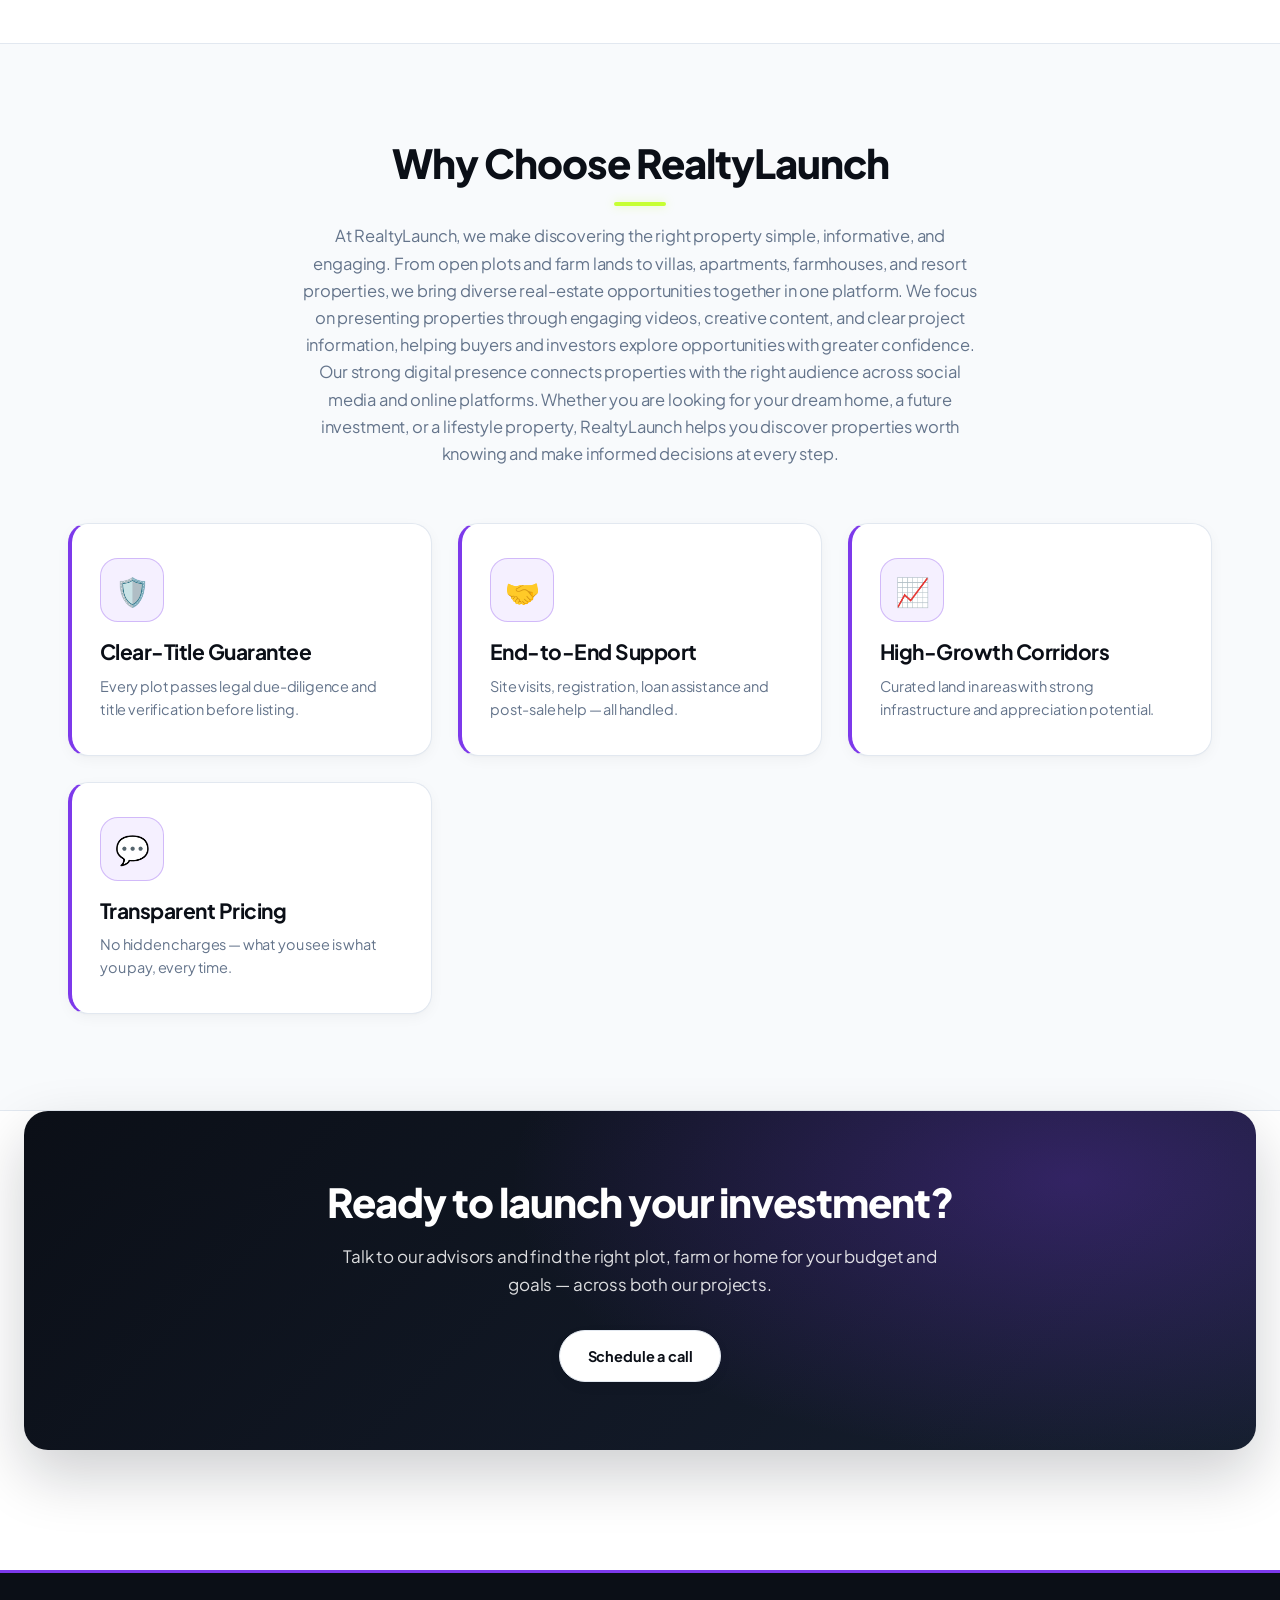
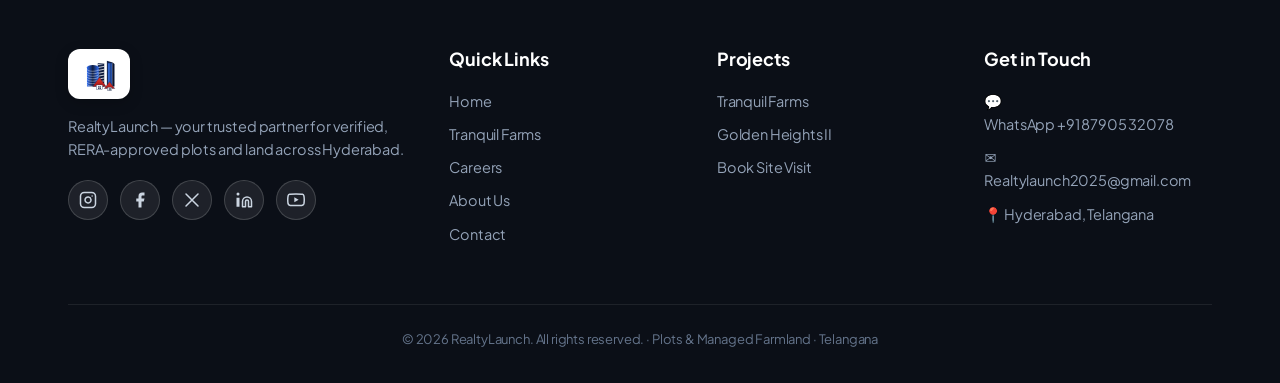
==== commit 0b1a0c4b: "the client have approved the designs. now i am doing the changes which clinet told on sunday evening" ====
--- a/index.html
+++ b/index.html
@@ -28,8 +28,12 @@
         <a href="contact.html">Contact</a>
       </nav>
       <div class="nav-cta">
-        <a href="https://wa.me/918790532078" target="_blank" rel="noopener" class="nav-wa-btn" aria-label="Chat on WhatsApp">
-          <svg viewBox="0 0 32 32" width="22" height="22" fill="#ffffff" aria-hidden="true"><path d="M16 3C9 3 3.5 8.5 3.5 15.5c0 2.4.7 4.7 1.9 6.7L3 29l7-1.8c1.9 1 4 1.6 6 1.6 7 0 12.5-5.5 12.5-12.5S23 3 16 3zm0 22.8c-1.8 0-3.6-.5-5.1-1.4l-.4-.2-4.2 1.1 1.1-4-.2-.4c-1-1.6-1.5-3.4-1.5-5.4 0-5.7 4.6-10.3 10.3-10.3S26.3 9.8 26.3 15.5 21.7 25.8 16 25.8zm5.7-7.7c-.3-.2-1.8-.9-2.1-1-.3-.1-.5-.2-.7.2-.2.3-.8 1-.9 1.1-.2.2-.3.2-.6.1-.3-.2-1.3-.5-2.5-1.5-.9-.8-1.5-1.8-1.7-2.1-.2-.3 0-.5.1-.6.1-.1.3-.3.4-.5.2-.2.2-.3.3-.5.1-.2 0-.4 0-.5 0-.1-.7-1.7-1-2.3-.2-.6-.5-.5-.7-.5h-.6c-.2 0-.5.1-.8.4-.3.3-1 1-1 2.5s1.1 2.9 1.2 3.1c.2.2 2.1 3.3 5.2 4.6.7.3 1.3.5 1.7.6.7.2 1.4.2 1.9.1.6-.1 1.8-.7 2-1.4.3-.7.3-1.3.2-1.4-.1-.1-.3-.2-.6-.3z"/></svg>
+        <a href="https://wa.me/918790532078" target="_blank" rel="noopener" class="nav-wa-btn"
+          aria-label="Chat on WhatsApp">
+          <svg viewBox="0 0 32 32" width="22" height="22" fill="#ffffff" aria-hidden="true">
+            <path
+              d="M16 3C9 3 3.5 8.5 3.5 15.5c0 2.4.7 4.7 1.9 6.7L3 29l7-1.8c1.9 1 4 1.6 6 1.6 7 0 12.5-5.5 12.5-12.5S23 3 16 3zm0 22.8c-1.8 0-3.6-.5-5.1-1.4l-.4-.2-4.2 1.1 1.1-4-.2-.4c-1-1.6-1.5-3.4-1.5-5.4 0-5.7 4.6-10.3 10.3-10.3S26.3 9.8 26.3 15.5 21.7 25.8 16 25.8zm5.7-7.7c-.3-.2-1.8-.9-2.1-1-.3-.1-.5-.2-.7.2-.2.3-.8 1-.9 1.1-.2.2-.3.2-.6.1-.3-.2-1.3-.5-2.5-1.5-.9-.8-1.5-1.8-1.7-2.1-.2-.3 0-.5.1-.6.1-.1.3-.3.4-.5.2-.2.2-.3.3-.5.1-.2 0-.4 0-.5 0-.1-.7-1.7-1-2.3-.2-.6-.5-.5-.7-.5h-.6c-.2 0-.5.1-.8.4-.3.3-1 1-1 2.5s1.1 2.9 1.2 3.1c.2.2 2.1 3.3 5.2 4.6.7.3 1.3.5 1.7.6.7.2 1.4.2 1.9.1.6-.1 1.8-.7 2-1.4.3-.7.3-1.3.2-1.4-.1-.1-.3-.2-.6-.3z" />
+          </svg>
         </a>
         <a href="contact.html" class="btn btn-primary">Enquire Now</a>
       </div>
@@ -57,16 +61,7 @@
   </section>
 
   <!-- Stats Section (Below Hero & Above What We Offer) -->
-  <section class="hero-stats-section">
-    <div class="container hero-stats-wrap">
-      <div class="stats">
-        <div class="stat"><b>2</b><span>Signature Projects</span></div>
-        <div class="stat"><b>₹6.6L</b><span>Starting Price</span></div>
-        <div class="stat"><b>HMDA</b><span>Approved Layouts</span></div>
-        <div class="stat"><b>24/7</b><span>Security &amp; CCTV</span></div>
-      </div>
-    </div>
-  </section>
+
 
   <!-- Categories -->
   <section>
@@ -138,11 +133,7 @@
           <h3>Clear-Title Guarantee</h3>
           <p>Every plot passes legal due-diligence and title verification before listing.</p>
         </div>
-        <div class="why-card">
-          <div class="cat-icon">📑</div>
-          <h3>RERA & HMDA Approved</h3>
-          <p>We deal only in approved layouts with proper sanctions and clear documentation.</p>
-        </div>
+
         <div class="why-card">
           <div class="cat-icon">🤝</div>
           <h3>End-to-End Support</h3>
@@ -158,11 +149,7 @@
           <h3>Transparent Pricing</h3>
           <p>No hidden charges — what you see is what you pay, every time.</p>
         </div>
-        <div class="why-card">
-          <div class="cat-icon">🚗</div>
-          <h3>Free Site Visits</h3>
-          <p>Complimentary guided visits so you see the land before you decide.</p>
-        </div>
+
       </div>
     </div>
   </section>
@@ -174,7 +161,7 @@
       <p>Talk to our advisors and find the right plot, farm or home for your budget and goals — across both our
         projects.</p>
       <a href="https://wa.me/918790532078?text=Hi%2C%20I%27d%20like%20to%20book%20a%20site%20visit%20with%20RealtyLaunch"
-        target="_blank" rel="noopener" class="btn btn-light">Book a Site Visit</a>
+        target="_blank" rel="noopener" class="btn btn-light">Schedule a call</a>
     </div>
   </section>
 
@@ -185,20 +172,37 @@
           <img src="logo-mark.svg" alt="RealtyLaunch" class="foot-logo">
           <p>RealtyLaunch — your trusted partner for verified, RERA-approved plots and land across Hyderabad.</p>
           <div class="foot-socials">
-            <a href="https://instagram.com" target="_blank" rel="noopener" class="foot-social-btn" aria-label="Instagram">
-              <svg viewBox="0 0 24 24"><rect x="2" y="2" width="20" height="20" rx="5" ry="5"/><path d="M16 11.37A4 4 0 1 1 12.63 8 4 4 0 0 1 16 11.37z"/><line x1="17.5" y1="6.5" x2="17.51" y2="6.5"/></svg>
+            <a href="https://instagram.com" target="_blank" rel="noopener" class="foot-social-btn"
+              aria-label="Instagram">
+              <svg viewBox="0 0 24 24">
+                <rect x="2" y="2" width="20" height="20" rx="5" ry="5" />
+                <path d="M16 11.37A4 4 0 1 1 12.63 8 4 4 0 0 1 16 11.37z" />
+                <line x1="17.5" y1="6.5" x2="17.51" y2="6.5" />
+              </svg>
             </a>
             <a href="https://facebook.com" target="_blank" rel="noopener" class="foot-social-btn" aria-label="Facebook">
-              <svg viewBox="0 0 24 24"><path d="M18 2h-3a5 5 0 0 0-5 5v3H7v4h3v8h4v-8h3l1-4h-4V7a1 1 0 0 1 1-1h3z"/></svg>
+              <svg viewBox="0 0 24 24">
+                <path d="M18 2h-3a5 5 0 0 0-5 5v3H7v4h3v8h4v-8h3l1-4h-4V7a1 1 0 0 1 1-1h3z" />
+              </svg>
             </a>
             <a href="https://x.com" target="_blank" rel="noopener" class="foot-social-btn" aria-label="X Twitter">
-              <svg viewBox="0 0 24 24"><path d="M4 4l16 16M4 20L20 4"/></svg>
+              <svg viewBox="0 0 24 24">
+                <path d="M4 4l16 16M4 20L20 4" />
+              </svg>
             </a>
             <a href="https://linkedin.com" target="_blank" rel="noopener" class="foot-social-btn" aria-label="LinkedIn">
-              <svg viewBox="0 0 24 24"><path d="M16 8a6 6 0 0 1 6 6v7h-4v-7a2 2 0 0 0-2-2 2 2 0 0 0-2 2v7h-4v-7a6 6 0 0 1 6-6z"/><rect x="2" y="9" width="4" height="12"/><circle cx="4" cy="4" r="2"/></svg>
+              <svg viewBox="0 0 24 24">
+                <path d="M16 8a6 6 0 0 1 6 6v7h-4v-7a2 2 0 0 0-2-2 2 2 0 0 0-2 2v7h-4v-7a6 6 0 0 1 6-6z" />
+                <rect x="2" y="9" width="4" height="12" />
+                <circle cx="4" cy="4" r="2" />
+              </svg>
             </a>
             <a href="https://youtube.com" target="_blank" rel="noopener" class="foot-social-btn" aria-label="YouTube">
-              <svg viewBox="0 0 24 24"><path d="M22.54 6.42a2.78 2.78 0 0 0-1.94-2C18.88 4 12 4 12 4s-6.88 0-8.6.46a2.78 2.78 0 0 0-1.94 2A29 29 0 0 0 1 11.75a29 29 0 0 0 .46 5.33A2.78 2.78 0 0 0 3.4 19c1.72.46 8.6.46 8.6.46s6.88 0 8.6-.46a2.78 2.78 0 0 0 1.94-2 29 29 0 0 0 .46-5.25 29 29 0 0 0-.46-5.33z"/><polygon points="9.75 15.02 15.5 11.75 9.75 8.48 9.75 15.02"/></svg>
+              <svg viewBox="0 0 24 24">
+                <path
+                  d="M22.54 6.42a2.78 2.78 0 0 0-1.94-2C18.88 4 12 4 12 4s-6.88 0-8.6.46a2.78 2.78 0 0 0-1.94 2A29 29 0 0 0 1 11.75a29 29 0 0 0 .46 5.33A2.78 2.78 0 0 0 3.4 19c1.72.46 8.6.46 8.6.46s6.88 0 8.6-.46a2.78 2.78 0 0 0 1.94-2 29 29 0 0 0 .46-5.25 29 29 0 0 0-.46-5.33z" />
+                <polygon points="9.75 15.02 15.5 11.75 9.75 8.48 9.75 15.02" />
+              </svg>
             </a>
           </div>
         </div>
@@ -218,12 +222,14 @@
         </div>
         <div class="foot-contact-col">
           <h4>Get in Touch</h4>
-          <p>💬 <a href="https://wa.me/918790532078" target="_blank" rel="noopener" style="color:inherit">WhatsApp +91 87905 32078</a></p>
+          <p>💬 <a href="https://wa.me/918790532078" target="_blank" rel="noopener" style="color:inherit">WhatsApp +91
+              87905 32078</a></p>
           <p>✉️ <a href="mailto:Realtylaunch2025@gmail.com" style="color:inherit">Realtylaunch2025@gmail.com</a></p>
           <p>📍 Hyderabad, Telangana</p>
         </div>
       </div>
-      <div class="foot-bottom">© 2026 RealtyLaunch. All rights reserved. · Plots &amp; Managed Farmland · Telangana</div>
+      <div class="foot-bottom">© 2026 RealtyLaunch. All rights reserved. · Plots &amp; Managed Farmland · Telangana
+      </div>
     </div>
   </footer>
 
--- a/styles.css
+++ b/styles.css
@@ -1114,7 +1114,7 @@
   letter-spacing: -0.01em;
 }
 
-footer.site a,
+footer.site a:not(.foot-social-btn),
 footer.site p {
   color: #94a3b8;
   font-size: 14.5px;
@@ -1124,7 +1124,7 @@
   transition: all 0.2s ease;
 }
 
-footer.site a:hover {
+footer.site a:not(.foot-social-btn):hover {
   color: var(--lime);
   transform: translateX(2px);
 }
@@ -1142,47 +1142,65 @@
 /* Footer Social Icons */
 .foot-socials {
   display: flex;
-  gap: 10px;
+  gap: 12px;
   align-items: center;
   margin-top: 18px;
   flex-wrap: wrap;
 }
 
+footer.site a.foot-social-btn,
 .foot-social-btn {
-  width: 38px;
-  height: 38px;
+  width: 40px;
+  height: 40px;
+  min-width: 40px;
+  min-height: 40px;
   border-radius: 50%;
   background: rgba(255, 255, 255, 0.08);
-  border: 1px solid rgba(255, 255, 255, 0.15);
-  display: flex;
-  align-items: center;
-  justify-content: center;
-  color: #cbd5e1;
+  border: 1px solid rgba(255, 255, 255, 0.16);
+  display: inline-flex !important;
+  align-items: center !important;
+  justify-content: center !important;
+  color: #cbd5e1 !important;
+  text-decoration: none !important;
+  margin: 0 !important;
+  padding: 0 !important;
+  line-height: 1 !important;
+  box-sizing: border-box;
   transition: all 0.2s ease;
-  text-decoration: none;
-}
-
+  flex-shrink: 0;
+}
+
+footer.site a.foot-social-btn:hover,
 .foot-social-btn:hover {
   background: var(--lime);
   border-color: var(--lime);
-  color: #0b0f17;
-  transform: translateY(-2px);
-  box-shadow: 0 4px 12px rgba(198, 255, 51, 0.35);
+  color: #0b0f17 !important;
+  transform: translateY(-2px) !important;
+  box-shadow: 0 4px 14px rgba(198, 255, 51, 0.4);
 }
 
 .foot-social-btn svg {
-  width: 17px;
-  height: 17px;
+  width: 18px;
+  height: 18px;
+  display: block;
   stroke: currentColor;
   stroke-width: 2;
   fill: none;
   stroke-linecap: round;
   stroke-linejoin: round;
+  margin: 0 auto;
 }
 
 .foot-social-btn svg path[d*="M18 2h-3"],
 .foot-social-btn svg polygon {
   fill: currentColor;
+  stroke: none;
+}
+
+.foot-social-btn svg path[d*="M16 8a6"] ~ rect,
+.foot-social-btn svg path[d*="M16 8a6"] ~ circle {
+  fill: currentColor;
+  stroke: none;
 }
 
 .foot-bottom {
@@ -1551,6 +1569,13 @@
 .social-circle-btn svg path[d*="M18 2h-3"],
 .social-circle-btn svg polygon {
   fill: currentColor;
+  stroke: none;
+}
+
+.social-circle-btn svg path[d*="M16 8a6"] ~ rect,
+.social-circle-btn svg path[d*="M16 8a6"] ~ circle {
+  fill: currentColor;
+  stroke: none;
 }
 
 .optional-tag {
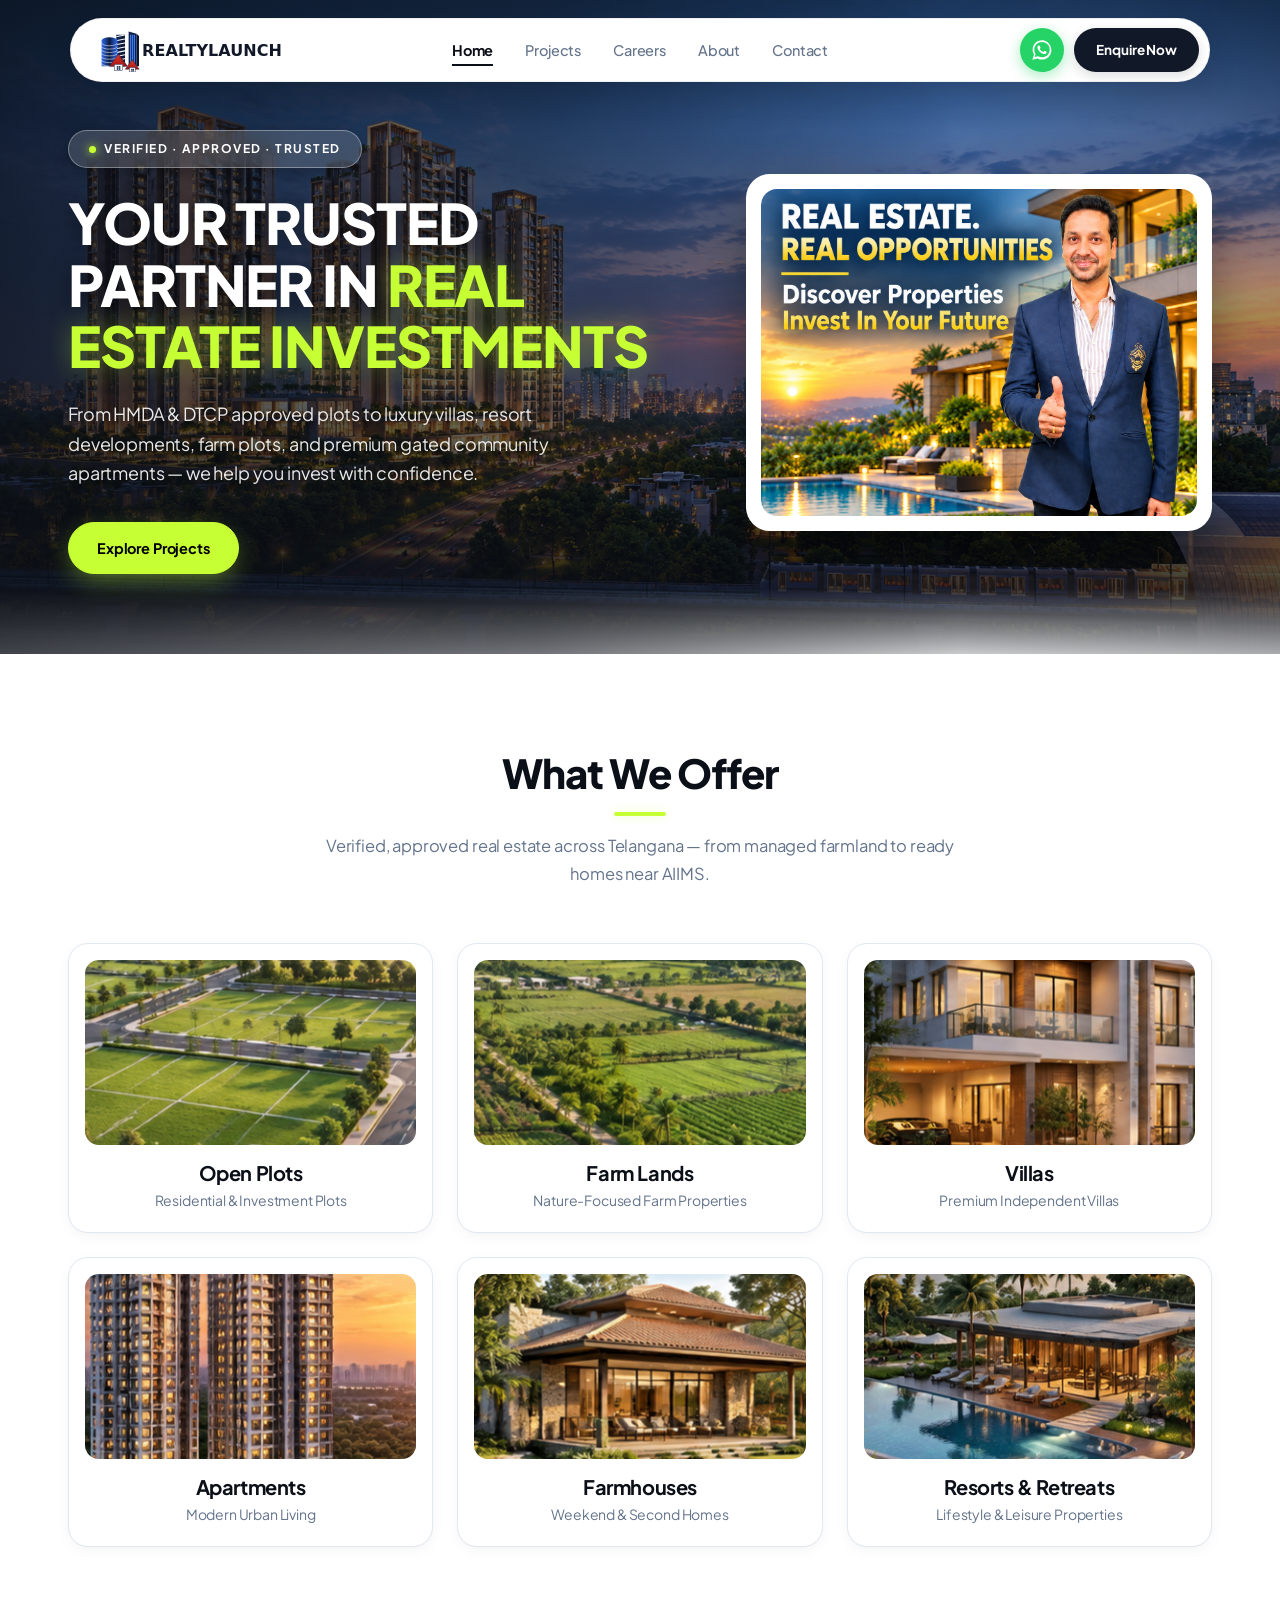
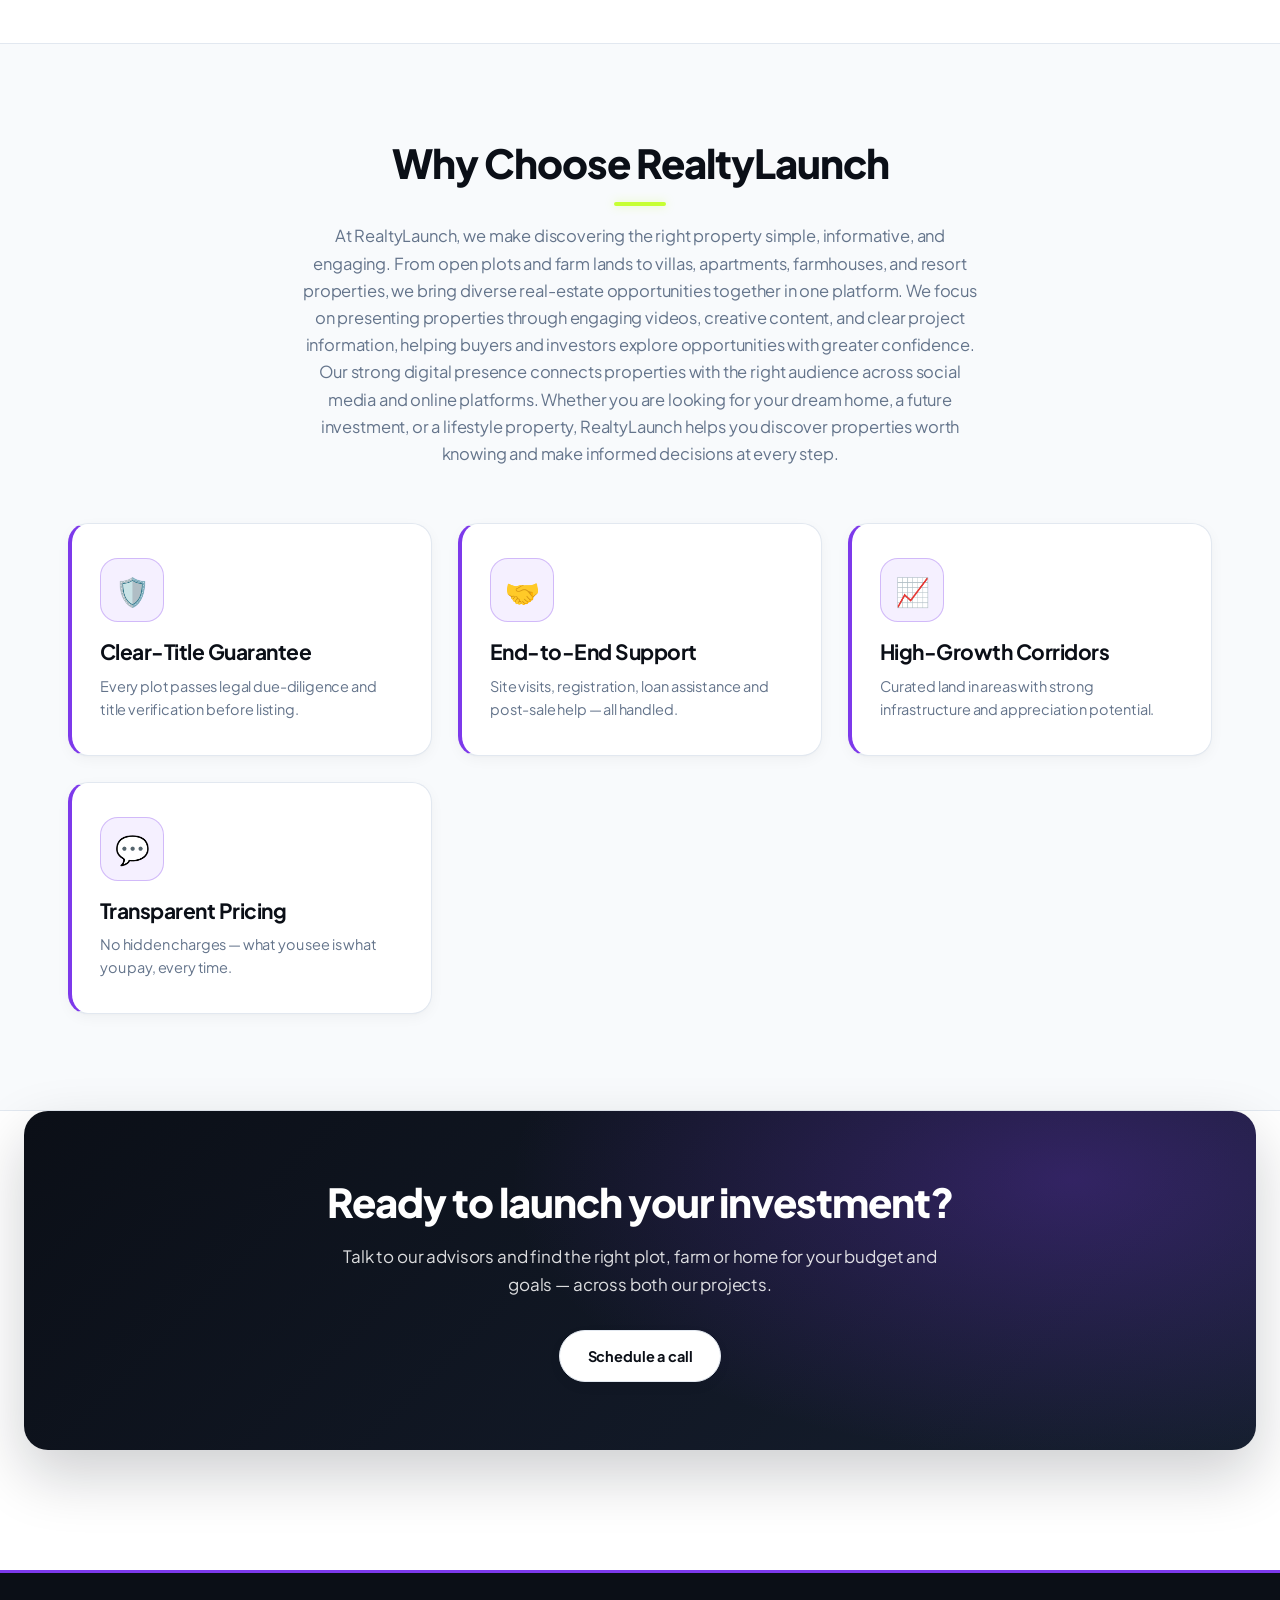
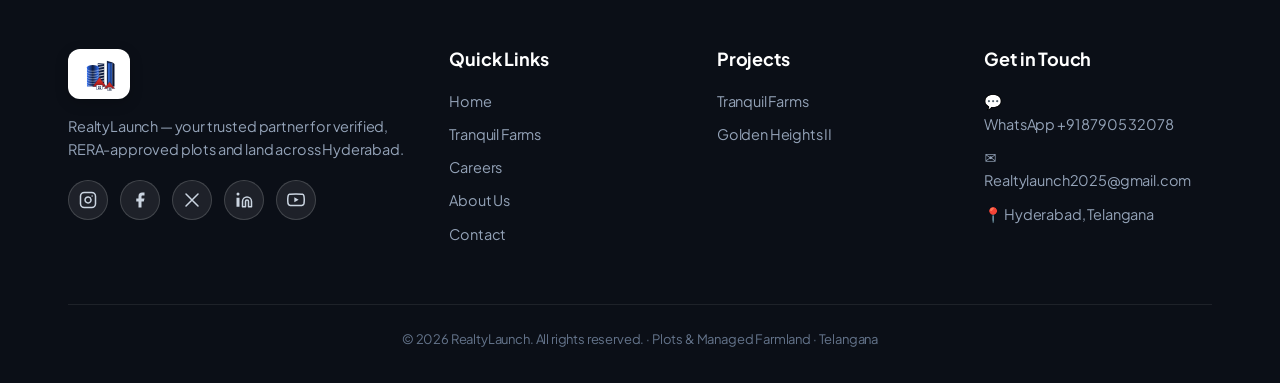
==== commit 32539c44: "making an idividual project page" ====
--- a/index.html
+++ b/index.html
@@ -160,8 +160,7 @@
       <h2>Ready to launch your investment?</h2>
       <p>Talk to our advisors and find the right plot, farm or home for your budget and goals — across both our
         projects.</p>
-      <a href="https://wa.me/918790532078?text=Hi%2C%20I%27d%20like%20to%20book%20a%20site%20visit%20with%20RealtyLaunch"
-        target="_blank" rel="noopener" class="btn btn-light">Schedule a call</a>
+      <a href="contact.html#contact-form" class="btn btn-light">Schedule a call</a>
     </div>
   </section>
 
@@ -172,7 +171,7 @@
           <img src="logo-mark.svg" alt="RealtyLaunch" class="foot-logo">
           <p>RealtyLaunch — your trusted partner for verified, RERA-approved plots and land across Hyderabad.</p>
           <div class="foot-socials">
-            <a href="https://instagram.com" target="_blank" rel="noopener" class="foot-social-btn"
+            <a href="https://www.instagram.com/realtylaunchofficial/" target="_blank" rel="noopener" class="foot-social-btn"
               aria-label="Instagram">
               <svg viewBox="0 0 24 24">
                 <rect x="2" y="2" width="20" height="20" rx="5" ry="5" />
@@ -180,7 +179,7 @@
                 <line x1="17.5" y1="6.5" x2="17.51" y2="6.5" />
               </svg>
             </a>
-            <a href="https://facebook.com" target="_blank" rel="noopener" class="foot-social-btn" aria-label="Facebook">
+            <a href="https://www.facebook.com/profile.php?id=61577020085237" target="_blank" rel="noopener" class="foot-social-btn" aria-label="Facebook">
               <svg viewBox="0 0 24 24">
                 <path d="M18 2h-3a5 5 0 0 0-5 5v3H7v4h3v8h4v-8h3l1-4h-4V7a1 1 0 0 1 1-1h3z" />
               </svg>
@@ -197,7 +196,7 @@
                 <circle cx="4" cy="4" r="2" />
               </svg>
             </a>
-            <a href="https://youtube.com" target="_blank" rel="noopener" class="foot-social-btn" aria-label="YouTube">
+            <a href="https://www.youtube.com/@RealtyLaunch" target="_blank" rel="noopener" class="foot-social-btn" aria-label="YouTube">
               <svg viewBox="0 0 24 24">
                 <path
                   d="M22.54 6.42a2.78 2.78 0 0 0-1.94-2C18.88 4 12 4 12 4s-6.88 0-8.6.46a2.78 2.78 0 0 0-1.94 2A29 29 0 0 0 1 11.75a29 29 0 0 0 .46 5.33A2.78 2.78 0 0 0 3.4 19c1.72.46 8.6.46 8.6.46s6.88 0 8.6-.46a2.78 2.78 0 0 0 1.94-2 29 29 0 0 0 .46-5.25 29 29 0 0 0-.46-5.33z" />
@@ -218,7 +217,6 @@
           <h4>Projects</h4>
           <a href="tranquil-farms.html">Tranquil Farms</a>
           <a href="golden-heights.html">Golden Heights II</a>
-          <a href="contact.html">Book Site Visit</a>
         </div>
         <div class="foot-contact-col">
           <h4>Get in Touch</h4>
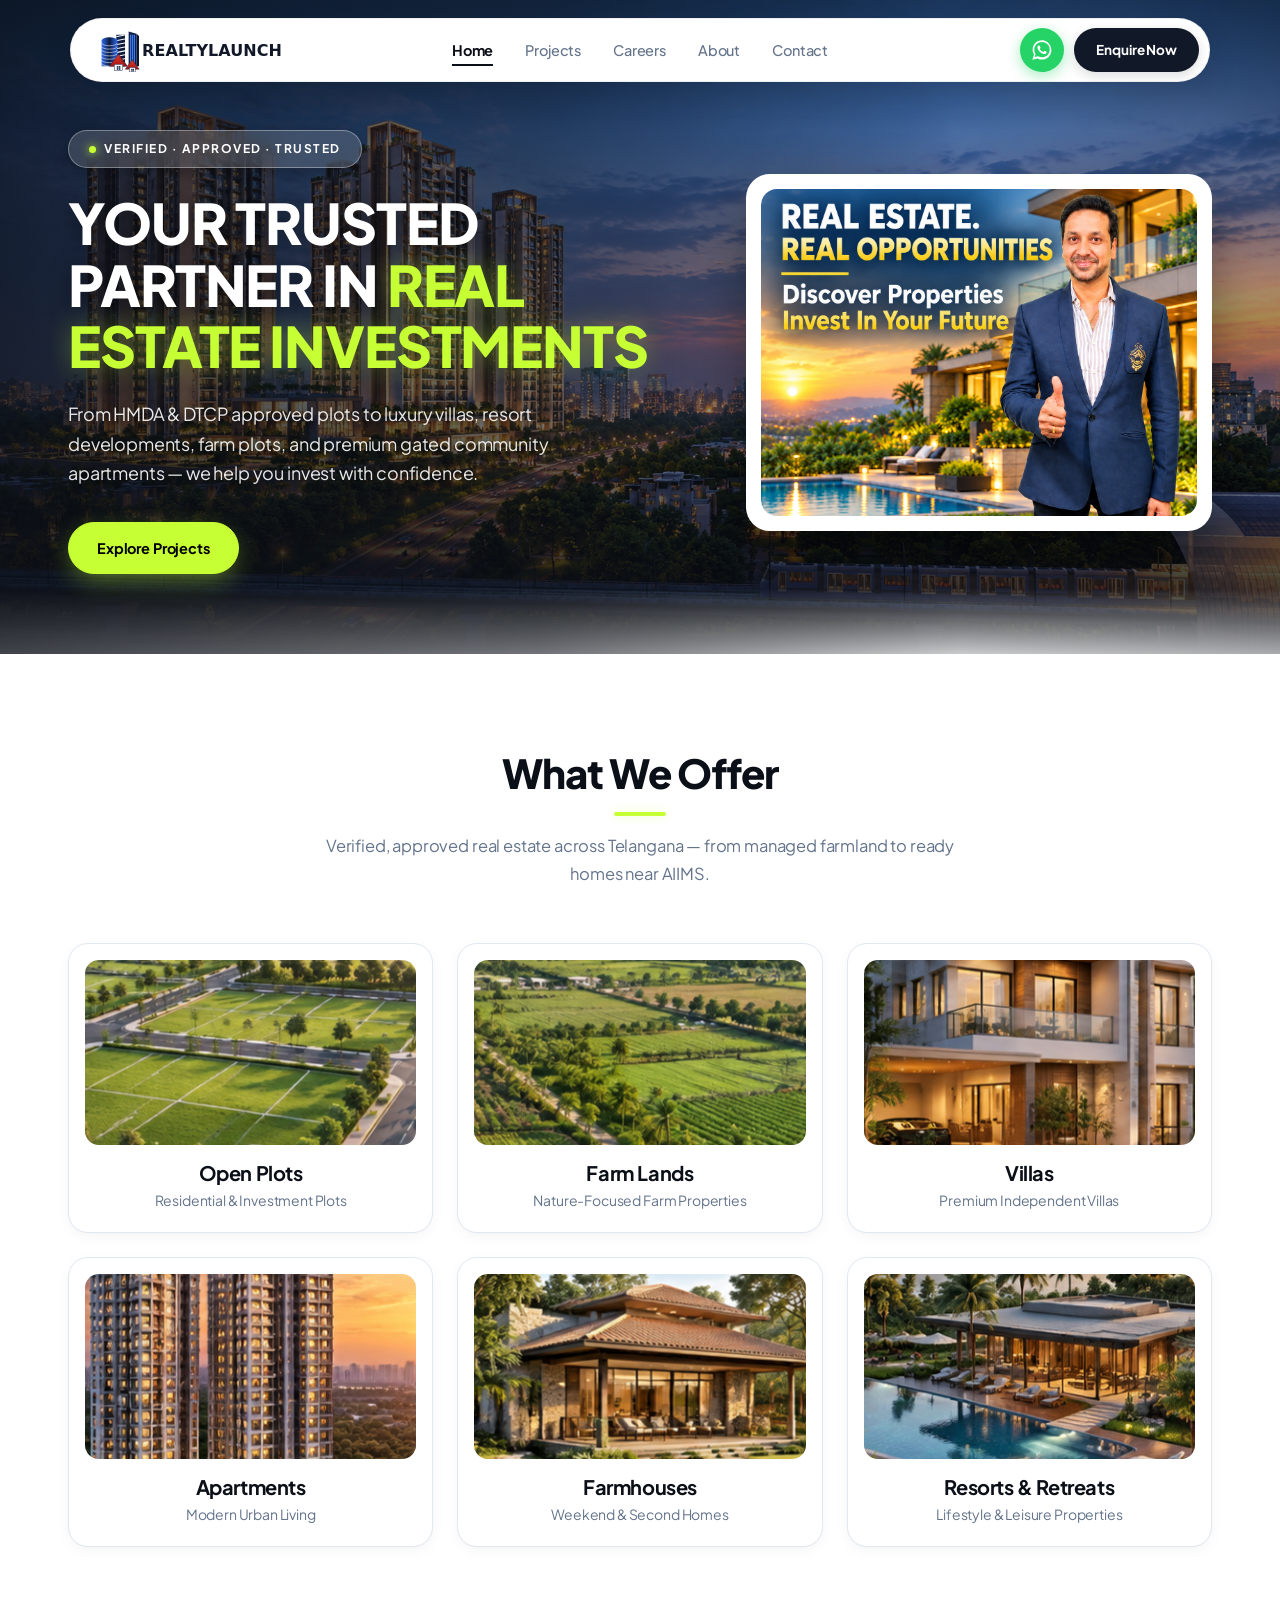
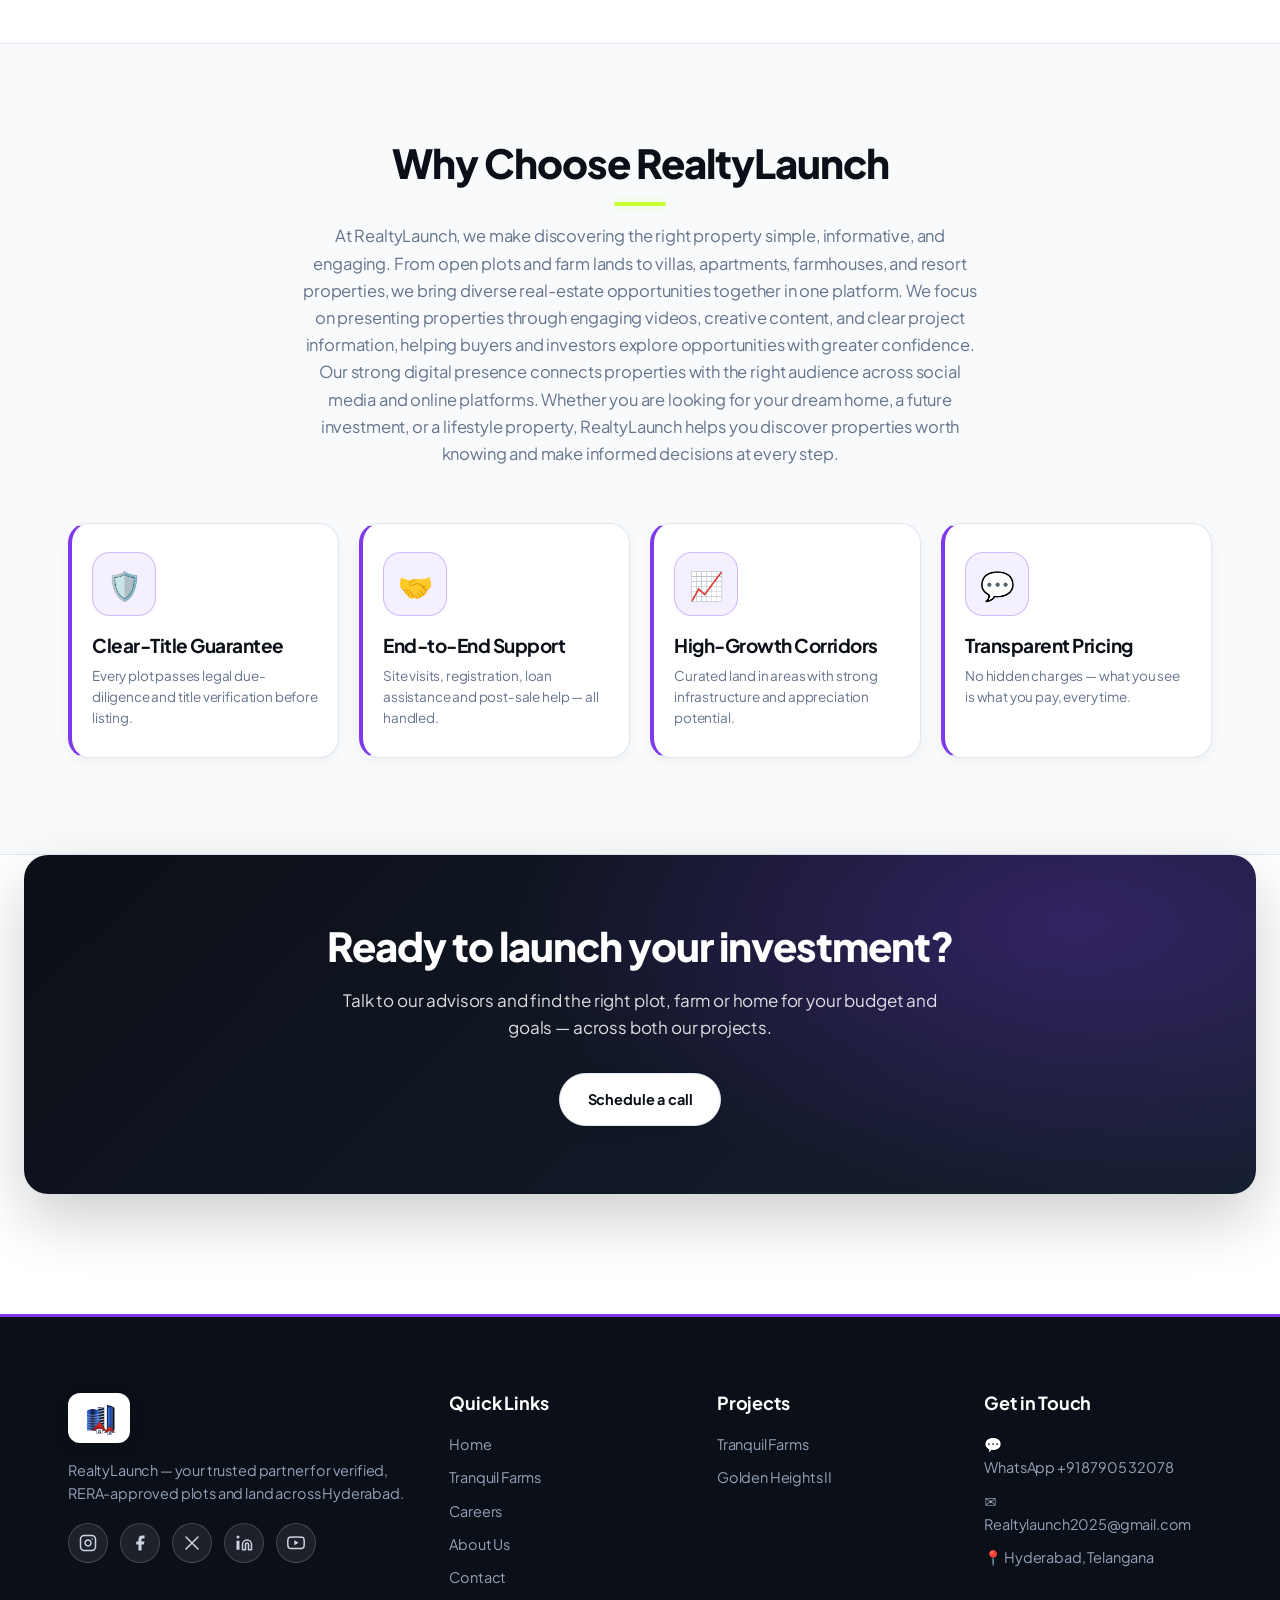
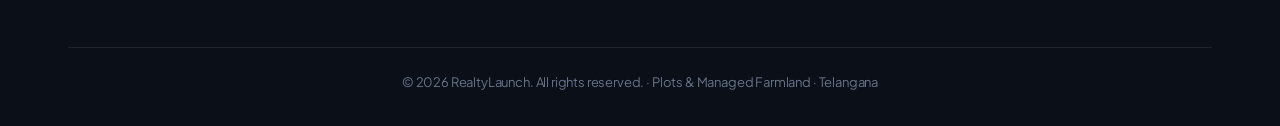
==== commit 02249f93: "before changing content in about and careers page i am doing this commit for safe version of website" ====
--- a/index.html
+++ b/index.html
@@ -127,7 +127,7 @@
         confidence. Our strong digital presence connects properties with the right audience across social media and
         online platforms. Whether you are looking for your dream home, a future investment, or a lifestyle property,
         RealtyLaunch helps you discover properties worth knowing and make informed decisions at every step.</p>
-      <div class="grid grid-3">
+      <div class="grid grid-4">
         <div class="why-card">
           <div class="cat-icon">🛡️</div>
           <h3>Clear-Title Guarantee</h3>
--- a/styles.css
+++ b/styles.css
@@ -2635,23 +2635,145 @@
 
 .reels-grid {
   display: grid;
-  grid-template-columns: repeat(4, 1fr);
+  grid-template-columns: repeat(4, minmax(0, 1fr));
   gap: 18px;
   max-width: 1040px;
   margin: 0 auto;
 }
 
 .reel {
+  position: relative;
   aspect-ratio: 9/16;
   border-radius: 16px;
-  background: var(--black);
-  display: flex;
-  align-items: center;
-  justify-content: center;
-  color: var(--lime);
-  font-size: 32px;
+  background: #000000;
+  display: flex;
+  flex-direction: column;
+  justify-content: space-between;
+  padding: 14px;
+  overflow: hidden;
+  text-decoration: none;
   border: 1px solid var(--line);
   box-shadow: var(--shadow-sm);
+  transition: transform 0.28s cubic-bezier(0.16, 1, 0.3, 1), box-shadow 0.28s ease, border-color 0.28s ease;
+  min-width: 0;
+}
+
+.reel:hover {
+  transform: translateY(-5px);
+  box-shadow: 0 16px 36px rgba(0, 0, 0, 0.22);
+  border-color: var(--violet);
+}
+
+.reel-thumb {
+  position: absolute;
+  inset: 0;
+  background-size: cover;
+  background-position: center;
+  transition: transform 0.4s ease;
+  z-index: 1;
+}
+
+.reel:hover .reel-thumb {
+  transform: scale(1.04);
+}
+
+.reel-shade {
+  position: absolute;
+  inset: 0;
+  background: linear-gradient(
+    180deg,
+    rgba(8, 15, 30, 0.78) 0%,
+    rgba(8, 15, 30, 0.1) 32%,
+    rgba(8, 15, 30, 0.15) 65%,
+    rgba(8, 15, 30, 0.85) 100%
+  );
+  z-index: 2;
+  transition: background 0.3s ease;
+}
+
+.reel:hover .reel-shade {
+  background: linear-gradient(
+    180deg,
+    rgba(8, 15, 30, 0.85) 0%,
+    rgba(8, 15, 30, 0.15) 32%,
+    rgba(8, 15, 30, 0.2) 65%,
+    rgba(8, 15, 30, 0.9) 100%
+  );
+}
+
+.reel-top {
+  position: relative;
+  z-index: 3;
+}
+
+.reel-badge {
+  display: inline-flex;
+  align-items: center;
+  gap: 5px;
+  background: rgba(0, 0, 0, 0.65);
+  backdrop-filter: blur(8px);
+  -webkit-backdrop-filter: blur(8px);
+  color: #ffffff;
+  font-size: 11px;
+  font-weight: 700;
+  padding: 3px 8px;
+  border-radius: 999px;
+  margin-bottom: 6px;
+  border: 1px solid rgba(255, 255, 255, 0.18);
+}
+
+.reel-title {
+  color: #ffffff;
+  font-size: 13.5px;
+  font-weight: 700;
+  line-height: 1.3;
+  text-shadow: 0 2px 6px rgba(0, 0, 0, 0.7);
+  display: -webkit-box;
+  -webkit-line-clamp: 2;
+  -webkit-box-orient: vertical;
+  overflow: hidden;
+}
+
+.reel-play {
+  position: relative;
+  z-index: 3;
+  margin: auto;
+  display: flex;
+  align-items: center;
+  justify-content: center;
+  filter: drop-shadow(0 4px 14px rgba(0, 0, 0, 0.5));
+  transition: transform 0.25s cubic-bezier(0.175, 0.885, 0.32, 1.275);
+}
+
+.reel:hover .reel-play {
+  transform: scale(1.15);
+}
+
+.reel-bot {
+  position: relative;
+  z-index: 3;
+  display: flex;
+  align-items: center;
+  justify-content: center;
+}
+
+.reel-bot span {
+  font-size: 11.5px;
+  font-weight: 600;
+  color: rgba(255, 255, 255, 0.9);
+  background: rgba(0, 0, 0, 0.55);
+  backdrop-filter: blur(6px);
+  -webkit-backdrop-filter: blur(6px);
+  padding: 4px 10px;
+  border-radius: 6px;
+  border: 1px solid rgba(255, 255, 255, 0.15);
+  transition: background 0.2s ease, color 0.2s ease;
+}
+
+.reel:hover .reel-bot span {
+  background: var(--lime);
+  color: #000000;
+  border-color: var(--lime);
 }
 
 .social-row {
@@ -2853,7 +2975,8 @@
   }
 
   .reels-grid {
-    grid-template-columns: repeat(2, 1fr);
+    grid-template-columns: repeat(2, minmax(0, 1fr));
+    gap: 16px;
   }
 }
 
@@ -2925,7 +3048,27 @@
   }
 
   .reels-grid {
-    grid-template-columns: 1fr 1fr;
+    grid-template-columns: repeat(2, minmax(0, 1fr)) !important;
+    gap: 12px !important;
+  }
+
+  .reel {
+    padding: 10px !important;
+    border-radius: 14px !important;
+  }
+
+  .reel-title {
+    font-size: 12px !important;
+  }
+
+  .reel-play svg {
+    width: 44px !important;
+    height: 31px !important;
+  }
+
+  .reel-bot span {
+    font-size: 10px !important;
+    padding: 3px 8px !important;
   }
 
   .facts {
@@ -2958,4 +3101,42 @@
   .cat-card p {
     font-size: 11px !important;
   }
-}
+
+  .reels-grid {
+    gap: 8px !important;
+  }
+  .reel {
+    padding: 8px !important;
+    border-radius: 12px !important;
+  }
+  .reel-title {
+    font-size: 11px !important;
+  }
+  .reel-play svg {
+    width: 38px !important;
+    height: 27px !important;
+  }
+  .reel-bot span {
+    font-size: 9px !important;
+    padding: 2px 6px !important;
+  }
+}
+
+/* Why Choose Us 4-Card Desktop Layout */
+@media (min-width: 861px) {
+  .why .grid-4 {
+    gap: 20px;
+  }
+  .why .grid-4 .why-card {
+    padding: 28px 20px;
+  }
+  .why .grid-4 .why-card h3 {
+    font-size: 19px;
+    margin-bottom: 8px;
+    line-height: 1.25;
+  }
+  .why .grid-4 .why-card p {
+    font-size: 13.5px;
+    line-height: 1.55;
+  }
+}
